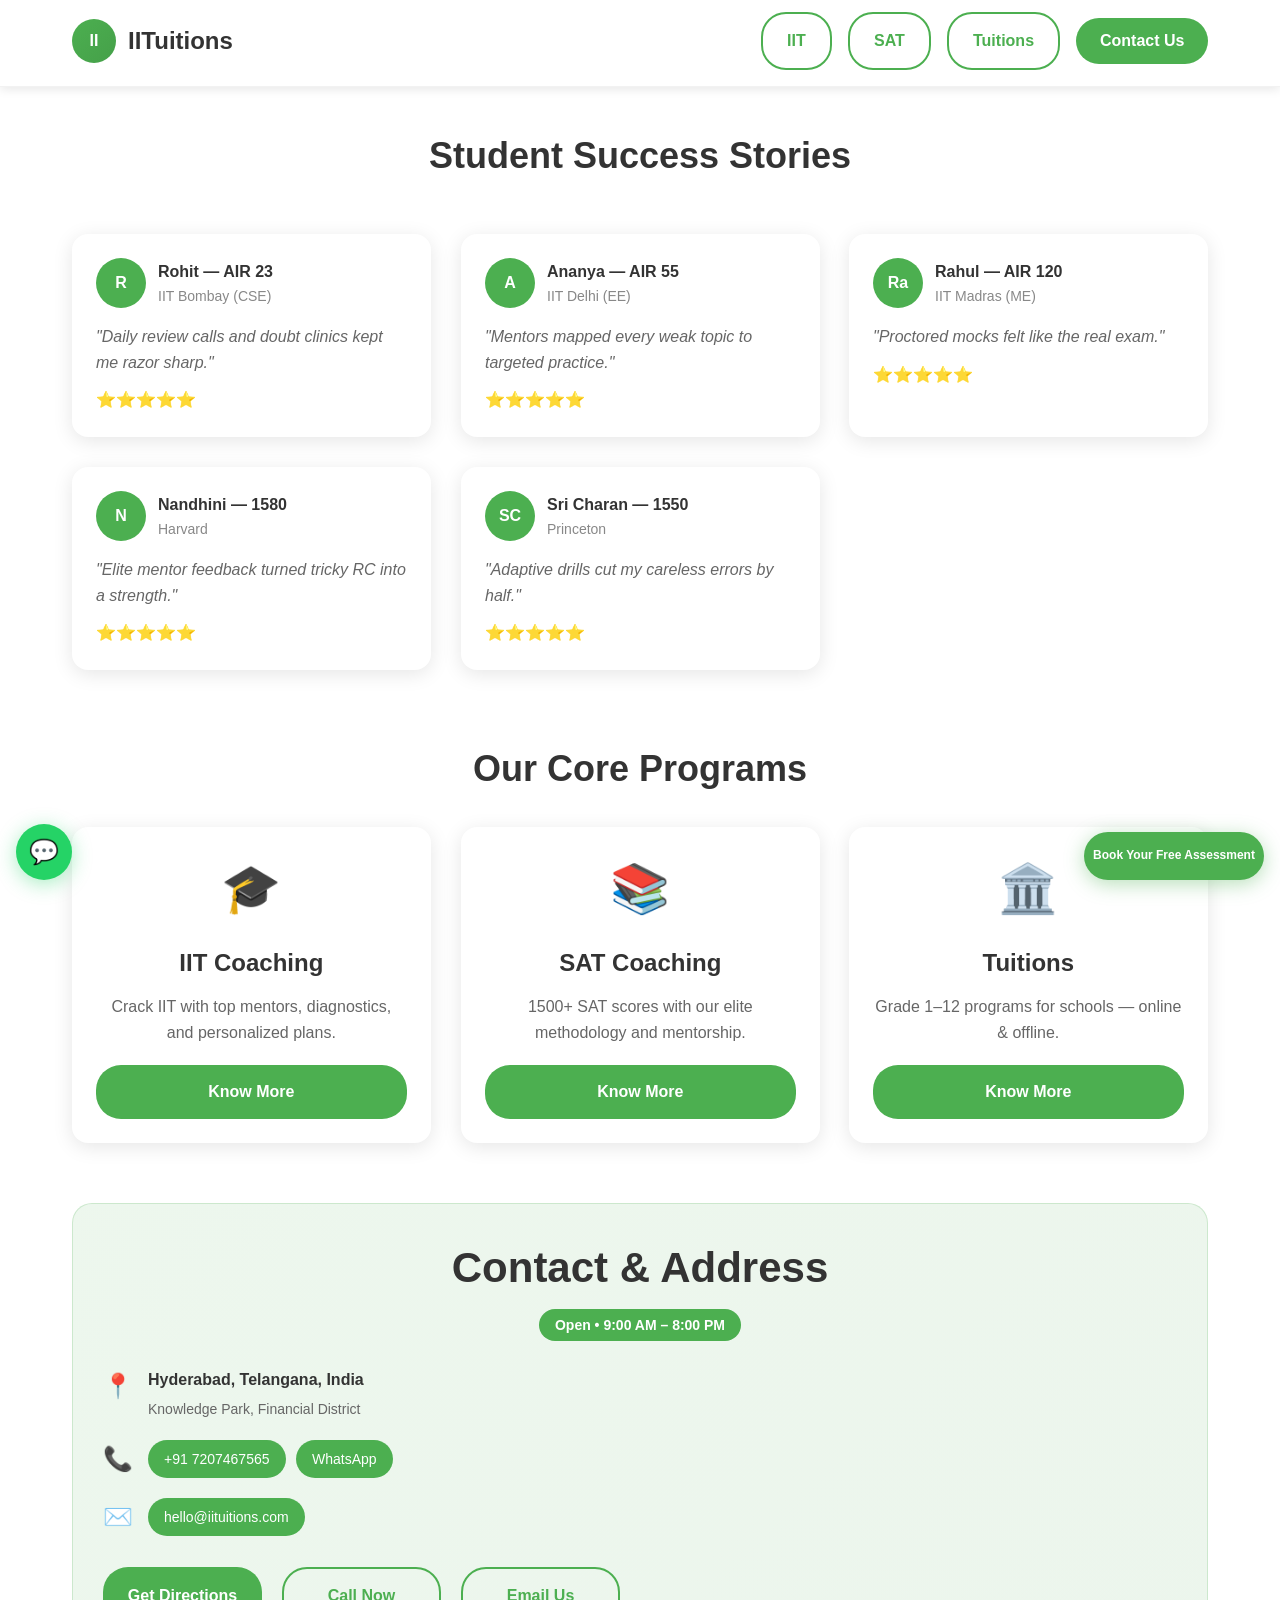
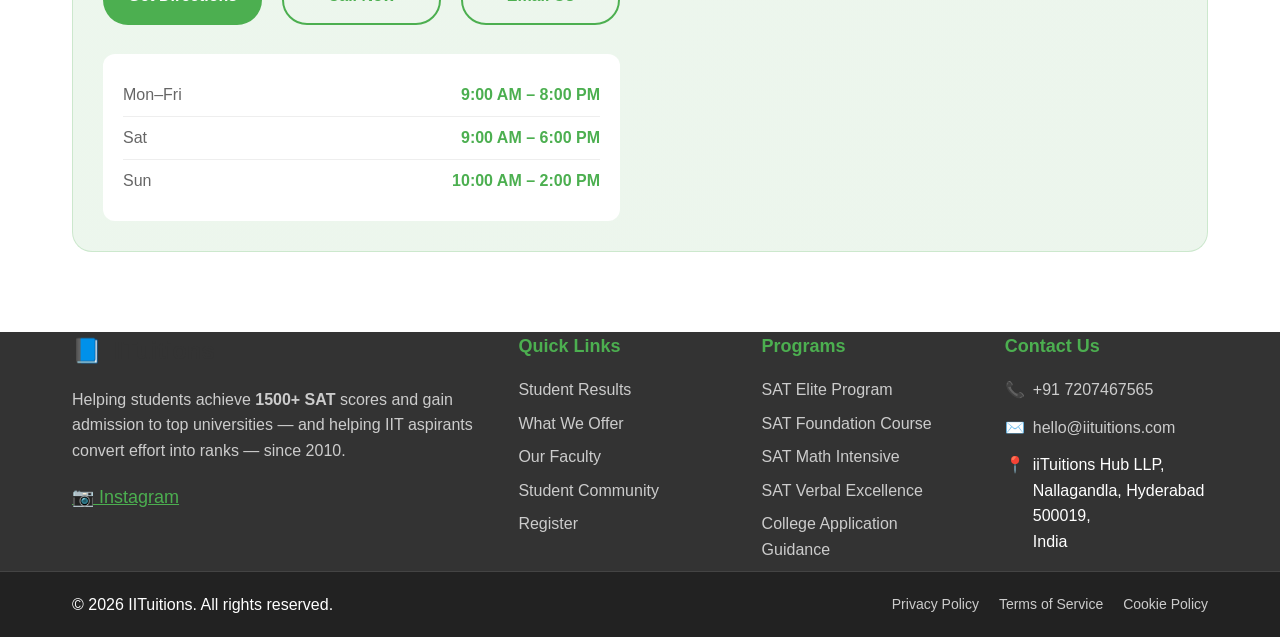
==== index.html @ 6e384301 "Update index.html" ====
<!DOCTYPE html>
<html lang="en">
<head>
  <meta charset="utf-8" />
  <meta name="viewport" content="width=device-width, initial-scale=1" />
  <title>IITuitions — Home</title>
  <meta name="description" content="IIT-JEE, SAT, and Grade 1–12 programs with diagnostics, mentorship, and proven results.">
  <style>
    /* Reset and base styles - Mobile First */
    * {
      margin: 0;
      padding: 0;
      box-sizing: border-box;
    }

    html {
      font-size: 16px; /* Prevents iOS zoom on form inputs */
      -webkit-text-size-adjust: 100%;
      -ms-text-size-adjust: 100%;
    }

    body {
      font-family: -apple-system, BlinkMacSystemFont, 'Segoe UI', Roboto, 'Helvetica Neue', Arial, sans-serif;
      line-height: 1.6;
      color: #333;
      background: #fff;
      overflow-x: hidden; /* Prevent horizontal scroll */
      -webkit-font-smoothing: antialiased;
      -moz-osx-font-smoothing: grayscale;
    }

    /* Mobile-first container */
    .container {
      max-width: 1200px;
      margin: 0 auto;
      padding: 0 16px;
      width: 100%;
    }

    /* Mobile-first header with enhanced optimization */
    .site-header {
      background: #fff;
      box-shadow: 0 2px 10px rgba(0,0,0,0.1);
      position: sticky;
      top: 0;
      z-index: 100;
      padding: 16px 0;
      width: 100%;
      border-bottom: 1px solid rgba(0,0,0,0.05);
    }

    .header-row {
      display: flex;
      align-items: center;
      justify-content: space-between;
      min-height: 44px; /* iOS minimum touch target */
    }

    .branding {
      display: flex;
      align-items: center;
      gap: 12px;
      flex-shrink: 0;
    }

    .logo-circle {
      width: 44px; /* iOS minimum touch target */
      height: 44px;
      background: linear-gradient(135deg, #4CAF50 0%, #45a049 100%);
      color: white;
      border-radius: 50%;
      display: flex;
      align-items: center;
      justify-content: center;
      font-weight: 700;
      font-size: 16px;
      flex-shrink: 0;
    }

    .brand-name {
      font-size: 22px;
      font-weight: 700;
      color: #333;
      white-space: nowrap;
    }

    /* Enhanced mobile hamburger menu */
    .hamburger-menu {
      background: none;
      border: none;
      width: 44px; /* iOS minimum touch target */
      height: 44px;
      cursor: pointer;
      display: flex;
      flex-direction: column;
      justify-content: center;
      align-items: center;
      gap: 4px;
      padding: 8px;
      border-radius: 8px;
      transition: background-color 0.3s ease;
      -webkit-tap-highlight-color: rgba(76, 175, 80, 0.2);
    }

    .hamburger-menu:active {
      background-color: rgba(76, 175, 80, 0.1);
    }

    .hamburger-menu span {
      width: 24px;
      height: 3px;
      background: #333;
      border-radius: 2px;
      transition: all 0.3s cubic-bezier(0.68, -0.55, 0.265, 1.55);
      transform-origin: center;
    }

    .hamburger-menu.active span:nth-child(1) {
      transform: rotate(45deg) translate(6px, 6px);
      background: #4CAF50;
    }

    .hamburger-menu.active span:nth-child(2) {
      opacity: 0;
      transform: scale(0);
    }

    .hamburger-menu.active span:nth-child(3) {
      transform: rotate(-45deg) translate(6px, -6px);
      background: #4CAF50;
    }

    /* Enhanced mobile menu overlay */
    .mobile-menu {
      position: fixed;
      top: 0;
      left: 0;
      width: 100%;
      height: 100vh;
      height: 100dvh; /* Dynamic viewport height for mobile browsers */
      background: rgba(0,0,0,0.95);
      backdrop-filter: blur(10px);
      -webkit-backdrop-filter: blur(10px);
      display: flex;
      flex-direction: column;
      justify-content: center;
      align-items: center;
      opacity: 0;
      visibility: hidden;
      transition: all 0.4s cubic-bezier(0.68, -0.55, 0.265, 1.55);
      z-index: 200;
      overflow: hidden;
    }

    .mobile-menu.active {
      opacity: 1;
      visibility: visible;
    }

    .mobile-menu a {
      color: #fff;
      text-decoration: none;
      font-size: 28px;
      font-weight: 600;
      margin: 20px 0;
      padding: 16px 32px;
      border-radius: 12px;
      transform: translateY(30px);
      opacity: 0;
      transition: all 0.4s cubic-bezier(0.68, -0.55, 0.265, 1.55);
      min-height: 60px; /* iOS minimum touch target */
      min-width: 200px;
      display: flex;
      align-items: center;
      justify-content: center;
      white-space: nowrap;
      -webkit-tap-highlight-color: rgba(76, 175, 80, 0.3);
    }

    .mobile-menu.active a {
      transform: translateY(0);
      opacity: 1;
    }

    .mobile-menu.active a:nth-child(1) { transition-delay: 0.1s; }
    .mobile-menu.active a:nth-child(2) { transition-delay: 0.2s; }
    .mobile-menu.active a:nth-child(3) { transition-delay: 0.3s; }
    .mobile-menu.active a:nth-child(4) { transition-delay: 0.4s; }
    .mobile-menu.active a:nth-child(5) { transition-delay: 0.5s; }
    .mobile-menu.active a:nth-child(6) { transition-delay: 0.6s; }

    .mobile-menu a:hover,
    .mobile-menu a:active {
      background: rgba(76, 175, 80, 0.2);
      color: #4CAF50;
      transform: translateY(0) scale(1.05);
    }

    /* Desktop nav (hidden on mobile) */
    .nav-actions {
      display: none;
    }

    /* Updated Tutor Registration Button - Below hamburger menu, horizontal layout */
    .tutor-register-btn {
      position: fixed;
      top: 70px; /* Below the header */
      right: 16px;
      background: linear-gradient(135deg, #FF6B35 0%, #F7931E 100%);
      color: white;
      padding: 12px 16px;
      border-radius: 25px;
      text-decoration: none;
      font-weight: 700;
      font-size: 11px;
      box-shadow: 0 4px 20px rgba(255, 107, 53, 0.4);
      transition: all 0.3s ease;
      text-align: center;
      line-height: 1.2;
      min-height: 44px;
      display: flex;
      align-items: center;
      justify-content: center;
      white-space: nowrap;
      z-index: 45;
      -webkit-tap-highlight-color: rgba(255, 107, 53, 0.3);
      touch-action: manipulation;
      user-select: none;
      -webkit-user-select: none;
      letter-spacing: 0.5px;
    }

    .tutor-register-btn:hover,
    .tutor-register-btn:focus {
      background: linear-gradient(135deg, #E55A30 0%, #E6851A 100%);
      transform: scale(1.05);
      box-shadow: 0 6px 25px rgba(255, 107, 53, 0.6);
    }

    .tutor-register-btn:active {
      transform: scale(0.95);
      transition: transform 0.1s ease;
    }

    /* Enhanced mobile-optimized buttons */
    .btn {
      background: #4CAF50;
      color: white;
      border: none;
      padding: 14px 24px;
      border-radius: 25px;
      font-weight: 600;
      cursor: pointer;
      text-decoration: none;
      display: inline-flex;
      align-items: center;
      justify-content: center;
      transition: all 0.3s cubic-bezier(0.68, -0.55, 0.265, 1.55);
      font-size: 16px;
      text-align: center;
      min-height: 44px; /* iOS minimum touch target */
      min-width: 44px;
      -webkit-tap-highlight-color: rgba(76, 175, 80, 0.3);
      touch-action: manipulation;
      user-select: none;
      -webkit-user-select: none;
    }

    .btn:hover,
    .btn:focus {
      background: #45a049;
      transform: translateY(-2px);
      box-shadow: 0 4px 15px rgba(76, 175, 80, 0.3);
    }

    .btn:active {
      transform: translateY(0);
      transition: transform 0.1s ease;
    }

    .btn-outline {
      background: transparent;
      color: #4CAF50;
      border: 2px solid #4CAF50;
    }

    .btn-outline:hover,
    .btn-outline:focus {
      background: #4CAF50;
      color: white;
    }

    .w-100 {
      width: 100%;
    }

    /* Section styling */
    .section-title {
      font-size: 28px;
      font-weight: 700;
      text-align: center;
      margin: 40px 0 30px;
      color: #333;
    }

    /* Mobile-optimized horizontal scroll */
    .h-scroll {
      display: flex;
      gap: 20px;
      overflow-x: auto;
      overflow-y: hidden;
      padding: 20px 0 30px 0;
      scroll-snap-type: x mandatory;
      -webkit-overflow-scrolling: touch;
      scroll-behavior: smooth;
      scrollbar-width: thin;
      scrollbar-color: #4CAF50 transparent;
    }

    .h-scroll::-webkit-scrollbar {
      height: 6px;
    }

    .h-scroll::-webkit-scrollbar-track {
      background: rgba(76, 175, 80, 0.1);
      border-radius: 3px;
    }

    .h-scroll::-webkit-scrollbar-thumb {
      background: #4CAF50;
      border-radius: 3px;
    }

    .h-scroll::-webkit-scrollbar-thumb:hover {
      background: #45a049;
    }

    /* Card styles */
    .card {
      background: white;
      border-radius: 16px;
      padding: 24px;
      box-shadow: 0 4px 20px rgba(0,0,0,0.1);
      transition: transform 0.3s ease;
    }

    .card:hover {
      transform: translateY(-4px);
    }

    .review-card {
      min-width: 280px;
      scroll-snap-align: start;
    }

    .card-profile {
      display: flex;
      align-items: center;
      gap: 12px;
      margin-bottom: 16px;
    }

    .avatar {
      width: 50px;
      height: 50px;
      border-radius: 50%;
      background: #4CAF50;
      color: white;
      display: flex;
      align-items: center;
      justify-content: center;
      font-weight: 700;
      font-size: 16px;
    }

    .quote {
      font-style: italic;
      color: #666;
      margin-bottom: 12px;
      font-size: 16px;
    }

    .muted {
      color: #888;
      font-size: 14px;
    }

    /* Stars rating */
    .stars::before {
      content: "⭐⭐⭐⭐⭐";
      color: #ffc107;
    }

    /* Programs grid */
    .cards-grid {
      display: grid;
      grid-template-columns: 1fr;
      gap: 20px;
      margin: 30px 0;
    }

    .card-emoji {
      font-size: 48px;
      text-align: center;
      margin-bottom: 16px;
    }

    .cards-grid h3 {
      font-size: 24px;
      font-weight: 700;
      margin-bottom: 12px;
      text-align: center;
      color: #333;
    }

    .cards-grid p {
      color: #666;
      text-align: center;
      margin-bottom: 20px;
      line-height: 1.6;
    }

    /* Contact section */
    .contact-wrap {
      margin: 60px auto;
    }

    .contact-card {
      background: linear-gradient(135deg, rgba(76, 175, 80, 0.1), rgba(69, 160, 73, 0.1));
      border-radius: 20px;
      padding: 30px;
      border: 1px solid rgba(76, 175, 80, 0.2);
    }

    .contact-head {
      text-align: center;
      margin-bottom: 30px;
    }

    .contact-head h2 {
      font-size: 32px;
      font-weight: 700;
      color: #333;
      margin-bottom: 10px;
    }

    .badge-open {
      background: #4CAF50;
      color: white;
      padding: 8px 16px;
      border-radius: 20px;
      font-size: 14px;
      font-weight: 600;
    }

    .contact-grid {
      display: grid;
      grid-template-columns: 1fr;
      gap: 30px;
    }

    .info-row {
      display: flex;
      align-items: flex-start;
      gap: 15px;
      margin-bottom: 20px;
    }

    .icon {
      font-size: 24px;
      min-width: 30px;
    }

    .info-title {
      font-weight: 600;
      color: #333;
      margin-bottom: 5px;
    }

    .info-sub {
      color: #666;
      font-size: 14px;
    }

    .info-links {
      display: flex;
      flex-wrap: wrap;
      gap: 10px;
    }

    .chip {
      background: #4CAF50;
      color: white;
      padding: 8px 16px;
      border-radius: 20px;
      text-decoration: none;
      font-size: 14px;
      font-weight: 500;
      transition: all 0.3s ease;
    }

    .chip:hover {
      background: #45a049;
      transform: translateY(-2px);
    }

    .quick-actions {
      display: grid;
      grid-template-columns: 1fr;
      gap: 15px;
      margin: 30px 0;
    }

    .hours {
      list-style: none;
      background: white;
      border-radius: 12px;
      padding: 20px;
      margin-top: 20px;
    }

    .hours li {
      display: flex;
      justify-content: space-between;
      align-items: center;
      padding: 8px 0;
      border-bottom: 1px solid #eee;
    }

    .hours li:last-child {
      border-bottom: none;
    }

    .hours span {
      color: #666;
    }

    .hours b {
      color: #4CAF50;
      font-weight: 600;
    }

    /* Footer */
    .footer-pro {
      background: #333;
      color: white;
      margin-top: 80px;
    }

    .footer-top {
      padding: 40px 16px;
      display: grid;
      grid-template-columns: 1fr;
      gap: 30px;
    }

    .brand-head {
      display: flex;
      align-items: center;
      gap: 8px;
      margin-bottom: 16px;
    }

    .brand-logo {
      font-size: 24px;
    }

    .brand-name {
      font-size: 24px;
      font-weight: 700;
    }

    .brand-copy {
      color: #ccc;
      margin-bottom: 20px;
      line-height: 1.6;
    }

    .foot-title {
      font-size: 18px;
      font-weight: 600;
      margin-bottom: 16px;
      color: #4CAF50;
    }

    .foot-links {
      list-style: none;
    }

    .foot-links li {
      margin-bottom: 8px;
    }

    .foot-links a, .foot-contacts a {
      color: #ccc;
      text-decoration: none;
      transition: color 0.3s ease;
    }

    .foot-links a:hover, .foot-contacts a:hover {
      color: #4CAF50;
    }

    .foot-contacts {
      list-style: none;
    }

    .foot-contacts li {
      display: flex;
      align-items: flex-start;
      gap: 8px;
      margin-bottom: 12px;
    }

    .ico {
      font-size: 16px;
      min-width: 20px;
    }

    .footer-bar {
      background: #222;
      padding: 20px 16px;
      text-align: center;
      border-top: 1px solid #444;
    }

    .bar-grid {
      display: flex;
      flex-direction: column;
      gap: 16px;
      align-items: center;
    }

    .bar-links {
      display: flex;
      gap: 20px;
      flex-wrap: wrap;
      justify-content: center;
    }

    .bar-links a {
      color: #ccc;
      text-decoration: none;
      font-size: 14px;
    }

    /* Floating action buttons */
    .wa-float {
      position: fixed;
      bottom: 20px;
      left: 16px;
      width: 56px;
      height: 56px;
      background: #25D366;
      color: white;
      border-radius: 50%;
      display: flex;
      align-items: center;
      justify-content: center;
      font-size: 24px;
      text-decoration: none;
      box-shadow: 0 4px 20px rgba(37, 211, 102, 0.4);
      transition: all 0.3s ease;
      z-index: 50;
    }

    .wa-float:hover {
      transform: scale(1.05);
      box-shadow: 0 6px 25px rgba(37, 211, 102, 0.6);
    }

    /* Book Assessment floating button - Right corner */
    .cta-float {
      position: fixed;
      bottom: 20px;
      right: 16px;
      background: #4CAF50;
      color: white;
      padding: 12px 16px;
      border-radius: 28px;
      text-decoration: none;
      font-weight: 600;
      font-size: 12px;
      box-shadow: 0 4px 20px rgba(76, 175, 80, 0.4);
      transition: all 0.3s ease;
      text-align: center;
      line-height: 1.3;
      min-height: 48px;
      display: flex;
      align-items: center;
      justify-content: center;
      white-space: nowrap;
      max-width: 180px;
      z-index: 50;
    }

    .cta-float:hover {
      background: #45a049;
      transform: translateY(-2px);
      box-shadow: 0 6px 25px rgba(76, 175, 80, 0.6);
    }

    /* Mobile responsiveness for floating buttons */
    @media (max-width: 400px) {
      .wa-float {
        left: 12px;
        width: 48px;
        height: 48px;
        font-size: 20px;
      }
      
      .cta-float {
        right: 12px;
        font-size: 11px;
        padding: 10px 14px;
        max-width: 160px;
      }
      
      .tutor-register-btn {
        right: 12px;
        font-size: 10px;
        padding: 10px 14px;
        top: 80px;
        min-height: 40px;
      }
    }

    @media (max-width: 320px) {
      .cta-float {
        font-size: 10px;
        padding: 8px 12px;
        max-width: 140px;
      }
      
      .tutor-register-btn {
        right: 8px;
        font-size: 9px;
        padding: 8px 12px;
        top: 75px;
        min-height: 36px;
      }
    }

    /* Safe area for notched devices */
    @supports (padding: max(0px)) {
      .wa-float {
        bottom: max(20px, env(safe-area-inset-bottom));
        left: max(16px, env(safe-area-inset-left));
      }
      
      .cta-float {
        bottom: max(20px, env(safe-area-inset-bottom));
        right: max(16px, env(safe-area-inset-right));
      }
      
      .tutor-register-btn {
        right: max(2px, env(safe-area-inset-right));
        top: 90px;
      }
    }

    /* Contact Modal - Mobile Optimized */
    .modal {
      position: fixed;
      top: 0;
      left: 0;
      width: 100%;
      height: 100%;
      height: 100dvh; /* Dynamic viewport height */
      background: rgba(0, 0, 0, 0.8);
      backdrop-filter: blur(10px);
      -webkit-backdrop-filter: blur(10px);
      display: none;
      align-items: center;
      justify-content: center;
      z-index: 300;
      padding: 20px;
      overflow-y: auto;
    }

    .modal.active {
      display: flex;
    }

    .modal-card {
      background: white;
      border-radius: 20px;
      padding: 30px 24px;
      max-width: 500px;
      width: 100%;
      max-height: 85vh;
      max-height: 85dvh;
      overflow-y: auto;
      position: relative;
      transform: scale(0.8) translateY(20px);
      opacity: 0;
      transition: all 0.3s cubic-bezier(0.68, -0.55, 0.265, 1.55);
    }

    .modal.active .modal-card {
      transform: scale(1) translateY(0);
      opacity: 1;
    }

    .modal-close {
      position: absolute;
      top: 15px;
      right: 20px;
      background: none;
      border: none;
      font-size: 32px;
      cursor: pointer;
      color: #666;
      width: 44px; /* iOS minimum touch target */
      height: 44px;
      display: flex;
      align-items: center;
      justify-content: center;
      border-radius: 50%;
      transition: all 0.3s ease;
      -webkit-tap-highlight-color: rgba(0,0,0,0.1);
    }

    .modal-close:hover,
    .modal-close:focus {
      background: #f5f5f5;
      color: #333;
    }

    .modal h3 {
      font-size: 26px;
      font-weight: 700;
      margin-bottom: 24px;
      color: #333;
      padding-right: 40px; /* Space for close button */
    }

    .form-row {
      margin-bottom: 20px;
    }

    .form-row label {
      display: block;
      margin-bottom: 8px;
      font-weight: 600;
      color: #333;
      font-size: 16px;
    }

    .form-row input,
    .form-row textarea {
      width: 100%;
      padding: 16px 20px;
      border: 2px solid #eee;
      border-radius: 12px;
      font-size: 16px; /* Prevents iOS zoom */
      font-family: inherit;
      transition: border-color 0.3s ease, box-shadow 0.3s ease;
      background: #fafafa;
      -webkit-appearance: none;
      appearance: none;
    }

    .form-row input:focus,
    .form-row textarea:focus {
      outline: none;
      border-color: #4CAF50;
      background: white;
      box-shadow: 0 0 0 3px rgba(76, 175, 80, 0.1);
    }

    .form-row textarea {
      resize: vertical;
      min-height: 100px;
    }

    .form-note {
      text-align: center;
      color: #666;
      font-size: 14px;
      margin-top: 15px;
      line-height: 1.5;
    }

    /* Complete Mobile Optimization Enhancements */
    
    /* Performance optimizations */
    .card,
    .btn,
    .chip {
      will-change: transform;
      backface-visibility: hidden;
      -webkit-backface-visibility: hidden;
    }

    /* Enhanced touch feedback */
    .btn, .chip, .card, .hamburger-menu {
      -webkit-tap-highlight-color: rgba(76, 175, 80, 0.2);
      touch-action: manipulation;
      user-select: none;
      -webkit-user-select: none;
    }

    /* Improved accessibility */
    .btn:focus,
    .chip:focus,
    input:focus,
    textarea:focus {
      outline: 2px solid #4CAF50;
      outline-offset: 2px;
    }

    /* Prevent zoom on inputs (iOS) */
    input[type="text"],
    input[type="email"],
    input[type="tel"],
    textarea,
    select {
      font-size: 16px !important;
      transform: translateZ(0);
      -webkit-appearance: none;
      appearance: none;
    }

    /* Smooth scrolling for the entire page */
    html {
      scroll-behavior: smooth;
    }

    /* Additional micro-breakpoints for ultra-small devices */
    @media (max-width: 280px) {
      .container {
        padding: 0 8px;
      }
      
      .brand-name {
        font-size: 16px;
      }
      
      .logo-circle {
        width: 36px;
        height: 36px;
        font-size: 14px;
      }
      
      .section-title {
        font-size: 20px;
      }
      
      .mobile-menu a {
        font-size: 22px;
        padding: 12px 24px;
      }
    }

    /* Foldable phone optimization */
    @media (max-width: 280px) and (max-height: 653px) {
      .mobile-menu a {
        margin: 8px 0;
        font-size: 20px;
      }
    }

    /* Large phone landscape */
    @media (max-height: 500px) and (orientation: landscape) and (max-width: 900px) {
      .mobile-menu {
        flex-direction: row;
        flex-wrap: wrap;
        justify-content: center;
        align-items: center;
        gap: 10px;
      }
      
      .mobile-menu a {
        margin: 5px;
        font-size: 18px;
        padding: 10px 20px;
      }
      
      .wa-float,
      .cta-float {
        bottom: 10px;
      }
      
      .tutor-register-btn {
        top: 20px;
        transform: translateY(0);
      }
    }

    /* Dark mode support */
    @media (prefers-color-scheme: dark) {
      .modal-card {
        background: #1a1a1a;
        color: #fff;
      }
      
      .form-row input,
      .form-row textarea {
        background: #2a2a2a;
        border-color: #444;
        color: #fff;
      }
      
      .form-row input:focus,
      .form-row textarea:focus {
        background: #333;
        border-color: #4CAF50;
      }
    }

    /* Reduced motion support */
    @media (prefers-reduced-motion: reduce) {
      *,
      *::before,
      *::after {
        animation-duration: 0.01ms !important;
        animation-iteration-count: 1 !important;
        transition-duration: 0.01ms !important;
      }
      
      html {
        scroll-behavior: auto;
      }
    }
    
    /* Touch-friendly interactions */
    .btn, .chip, .card {
      -webkit-tap-highlight-color: rgba(76, 175, 80, 0.3);
      touch-action: manipulation;
    }

    /* Improved touch targets */
    .hamburger-menu {
      min-width: 44px;
      min-height: 44px;
      padding: 6px;
    }

    .mobile-menu a {
      min-height: 60px;
      min-width: 200px;
      display: flex;
      align-items: center;
      justify-content: center;
    }

    /* Smoother scrolling */
    .h-scroll {
      scroll-behavior: smooth;
      scrollbar-width: thin;
      scrollbar-color: #4CAF50 #f1f1f1;
    }

    /* Better form inputs for mobile */
    .form-row input,
    .form-row textarea {
      font-size: 16px; /* Prevents zoom on iOS */
      -webkit-appearance: none;
      -webkit-border-radius: 10px;
    }

    /* Prevent horizontal scroll */
    body {
      overflow-x: hidden;
    }

    /* Safe area for notched devices */
    @supports (padding: max(0px)) {
      .wa-float {
        bottom: max(20px, env(safe-area-inset-bottom));
        left: max(16px, env(safe-area-inset-left));
      }
      
      .cta-float {
        bottom: max(20px, env(safe-area-inset-bottom));
        right: max(16px, env(safe-area-inset-right));
      }
      
      .site-header {
        padding-top: max(12px, env(safe-area-inset-top));
      }
    }

    /* Additional mobile breakpoints */
    @media (max-width: 480px) {
      .container {
        padding: 0 12px;
      }
      
      .section-title {
        font-size: 24px;
      }
      
      .contact-card {
        padding: 20px;
      }
      
      .modal-card {
        margin: 10px;
        padding: 20px;
      }
    }

    /* Very small screens */
    @media (max-width: 360px) {
      .brand-name {
        font-size: 18px;
      }
      
      .logo-circle {
        width: 36px;
        height: 36px;
        font-size: 12px;
      }
      
      .section-title {
        font-size: 22px;
      }
    }

    /* Landscape mobile optimization */
    @media (max-height: 500px) and (orientation: landscape) {
      .mobile-menu a {
        margin: 10px 0;
        font-size: 24px;
      }
      
      .floating-actions {
        bottom: 10px;
      }
    }

    /* Hide tutor register button on desktop */
    @media (min-width: 768px) {
      .container {
        padding: 0 32px;
      }

      .hamburger-menu {
        display: none;
      }

      .nav-actions {
        display: flex;
        align-items: center;
        gap: 16px;
      }

      .mobile-menu {
        display: none;
      }

      .tutor-register-btn {
        display: none;
      }

      .section-title {
        font-size: 36px;
      }

      .cards-grid {
        grid-template-columns: repeat(3, 1fr);
        gap: 30px;
      }

      .contact-grid {
        grid-template-columns: 1fr 1fr;
        gap: 40px;
        align-items: start;
      }

      .quick-actions {
        grid-template-columns: repeat(3, 1fr);
        gap: 20px;
      }

      .footer-top {
        grid-template-columns: 2fr 1fr 1fr 1fr;
        gap: 40px;
      }

      .bar-grid {
        flex-direction: row;
        justify-content: space-between;
      }

      .h-scroll {
        display: grid;
        grid-template-columns: repeat(auto-fit, minmax(300px, 1fr));
        gap: 30px;
        overflow: visible;
      }

      .review-card {
        min-width: auto;
      }
    }

    @media (min-width: 1024px) {
      .contact-head h2 {
        font-size: 42px;
      }
    }
  </style>
</head>
<body class="page page-dashboard">
  <!-- Header -->
  <header class="site-header">
    <div class="container header-row">
      <div class="branding">
        <div class="logo-circle" aria-hidden="true">II</div>
        <div class="brand-name">IITuitions</div>
      </div>

      <!-- Mobile hamburger -->
      <button class="hamburger-menu" id="hamburgerBtn">
        <span></span>
        <span></span>
        <span></span>
      </button>

      <!-- Desktop nav -->
      <nav class="nav-actions" aria-label="Primary">
        <a class="btn btn-outline" href="iit.html">IIT</a>
        <a class="btn btn-outline" href="sat.html">SAT</a>
        <a class="btn btn-outline" href="institutions.html">Tuitions</a>
        <button class="btn btn-primary" onclick="openContactModal()">Contact Us</button>
      </nav>
    </div>

    <!-- Mobile menu overlay -->
    <nav class="mobile-menu" id="mobileMenu">
      <a href="index.html">🏠 Home</a>
      <a href="iit.html">🎓 IIT</a>
      <a href="sat.html">📚 SAT</a>
      <a href="institutions.html">🏛️ Tuitions</a>
      <a href="#contact" onclick="closeMenuAndOpenContact()">📞 Contact</a>
      <a href="https://forms.gle/wxgSqXpHgAgKTKBQ7" target="_blank" rel="noopener" onclick="closeMenuOnLinkClick()">👨‍🏫 Register as Tutor</a>
    </nav>
  </header>

  <!-- Tutor Registration Button - Mobile Only (Right Side, below hamburger menu) -->
  <a class="tutor-register-btn" href="https://forms.gle/wxgSqXpHgAgKTKBQ7" target="_blank" rel="noopener" aria-label="Register as a Tutor">
    REGISTER AS A TUTOR
  </a>

  <!-- Reviews: horizontal scroll -->
  <section class="container">
    <h2 class="section-title">Student Success Stories</h2>
    <div class="h-scroll" aria-label="Student reviews">
      <article class="review-card card" tabindex="0">
        <div class="card-profile">
          <div class="avatar" aria-hidden="true">R</div>
          <div><strong>Rohit — AIR 23</strong><div class="muted">IIT Bombay (CSE)</div></div>
        </div>
        <p class="quote">"Daily review calls and doubt clinics kept me razor sharp."</p>
        <div class="stars" data-rating="5" aria-label="5 star rating"></div>
      </article>

      <article class="review-card card" tabindex="0">
        <div class="card-profile">
          <div class="avatar" aria-hidden="true">A</div>
          <div><strong>Ananya — AIR 55</strong><div class="muted">IIT Delhi (EE)</div></div>
        </div>
        <p class="quote">"Mentors mapped every weak topic to targeted practice."</p>
        <div class="stars" data-rating="5" aria-label="5 star rating"></div>
      </article>

      <article class="review-card card" tabindex="0">
        <div class="card-profile">
          <div class="avatar" aria-hidden="true">Ra</div>
          <div><strong>Rahul — AIR 120</strong><div class="muted">IIT Madras (ME)</div></div>
        </div>
        <p class="quote">"Proctored mocks felt like the real exam."</p>
        <div class="stars" data-rating="4.5" aria-label="4.5 star rating"></div>
      </article>

      <article class="review-card card" tabindex="0">
        <div class="card-profile">
          <div class="avatar" aria-hidden="true">N</div>
          <div><strong>Nandhini — 1580</strong><div class="muted">Harvard</div></div>
        </div>
        <p class="quote">"Elite mentor feedback turned tricky RC into a strength."</p>
        <div class="stars" data-rating="5" aria-label="5 star rating"></div>
      </article>

      <article class="review-card card" tabindex="0">
        <div class="card-profile">
          <div class="avatar" aria-hidden="true">SC</div>
          <div><strong>Sri Charan — 1550</strong><div class="muted">Princeton</div></div>
        </div>
        <p class="quote">"Adaptive drills cut my careless errors by half."</p>
        <div class="stars" data-rating="5" aria-label="5 star rating"></div>
      </article>
    </div>
  </section>

  <!-- Programs -->
  <section class="container" id="programs">
    <h2 class="section-title">Our Core Programs</h2>
    <div class="cards-grid grid-3">
      <article class="card">
        <div class="card-emoji" aria-hidden="true">🎓</div>
        <h3>IIT Coaching</h3>
        <p>Crack IIT with top mentors, diagnostics, and personalized plans.</p>
        <a href="iit.html" class="btn btn-primary w-100">Know More</a>
      </article>

      <article class="card">
        <div class="card-emoji" aria-hidden="true">📚</div>
        <h3>SAT Coaching</h3>
        <p>1500+ SAT scores with our elite methodology and mentorship.</p>
        <a href="sat.html" class="btn btn-primary w-100">Know More</a>
      </article>

      <article class="card">
        <div class="card-emoji" aria-hidden="true">🏛️</div>
        <h3>Tuitions</h3>
        <p>Grade 1–12 programs for schools — online & offline.</p>
        <a href="institutions.html" class="btn btn-primary w-100">Know More</a>
      </article>
    </div>
  </section>

  <!-- Contact + Address -->
  <section class="container contact-wrap" id="contact">
    <div class="contact-card">
      <div class="contact-head">
        <h2>Contact & Address</h2>
        <span class="badge-open">Open • 9:00 AM – 8:00 PM</span>
      </div>

      <div class="contact-grid">
        <div class="contact-info">
          <div class="info-row">
            <div class="icon" aria-hidden="true">📍</div>
            <div>
              <div class="info-title">Hyderabad, Telangana, India</div>
              <div class="info-sub">Knowledge Park, Financial District</div>
            </div>
          </div>

          <div class="info-row">
            <div class="icon" aria-hidden="true">📞</div>
            <div class="info-links">
              <a href="tel:+917207467565" class="chip">+91 7207467565</a>
              <a href="https://wa.me/917207467565?text=Hi%20IITuitions%2C%20I%20want%20details" target="_blank" rel="noopener" class="chip">WhatsApp</a>
            </div>
          </div>

          <div class="info-row">
            <div class="icon" aria-hidden="true">✉️</div>
            <div class="info-links">
              <a href="mailto:hello@iituitions.com" class="chip">hello@iituitions.com</a>
            </div>
          </div>

          <div class="quick-actions">
            <a class="btn btn-primary" href="https://maps.google.com/?q=IITuitions%20Hyderabad" target="_blank" rel="noopener">Get Directions</a>
            <a class="btn btn-outline" href="tel:+917207467565">Call Now</a>
            <a class="btn btn-outline" href="mailto:hello@iituitions.com">Email Us</a>
          </div>

          <ul class="hours" aria-label="Working hours">
            <li><span>Mon–Fri</span><b>9:00 AM – 8:00 PM</b></li>
            <li><span>Sat</span><b>9:00 AM – 6:00 PM</b></li>
            <li><span>Sun</span><b>10:00 AM – 2:00 PM</b></li>
          </ul>
        </div>
      </div>
    </div>
  </section>

  <!-- Footer -->
  <footer class="footer-pro">
    <div class="container footer-top">
      <div class="col brand-col">
        <div class="brand-head"><span class="brand-logo" aria-hidden="true">📘</span><span class="brand-name">IITuitions</span></div>
        <p class="brand-copy">Helping students achieve <strong>1500+ SAT</strong> scores and gain admission to top universities — and helping IIT aspirants convert effort into ranks — since 2010.</p>
        <div class="socials"><a href="#" aria-label="Instagram" style="color: #4CAF50; font-size: 18px;">📷 Instagram</a></div>
      </div>

      <div class="col">
        <h4 class="foot-title">Quick Links</h4>
        <ul class="foot-links">
          <li><a href="sat.html#results">Student Results</a></li>
          <li><a href="sat.html#offer">What We Offer</a></li>
          <li><a href="iit.html#faculty">Our Faculty</a></li>
          <li><a href="sat.html#community">Student Community</a></li>
          <li><a href="#contact">Register</a></li>
        </ul>
      </div>

      <div class="col">
        <h4 class="foot-title">Programs</h4>
        <ul class="foot-links">
          <li><a href="sat.html">SAT Elite Program</a></li>
          <li><a href="sat.html#foundation">SAT Foundation Course</a></li>
          <li><a href="sat.html#math">SAT Math Intensive</a></li>
          <li><a href="sat.html#verbal">SAT Verbal Excellence</a></li>
          <li><a href="sat.html#apps">College Application Guidance</a></li>
        </ul>
      </div>

      <div class="col">
        <h4 class="foot-title">Contact Us</h4>
        <ul class="foot-contacts">
          <li><span class="ico">📞</span><a href="tel:+917207467565">+91 7207467565</a></li>
          <li><span class="ico">✉️</span><a href="mailto:hello@iituitions.com">hello@iituitions.com</a></li>
          <li class="addr">
            <span class="ico">📍</span>
            <div>iiTuitions Hub LLP,<br/>Nallagandla, Hyderabad 500019,<br/>India</div>
          </li>
        </ul>
      </div>
    </div>

    <div class="footer-bar">
      <div class="container bar-grid">
        <div>© <span id="yr">2025</span> IITuitions. All rights reserved.</div>
        <nav class="bar-links" aria-label="Legal">
          <a href="#">Privacy Policy</a>
          <a href="#">Terms of Service</a>
          <a href="#">Cookie Policy</a>
        </nav>
      </div>
    </div>
  </footer>

  <!-- Floating action buttons -->
  <a class="wa-float" href="https://wa.me/917207467565?text=Hi%20IITuitions%2C%20I%27d%20like%20course%20details"
     target="_blank" rel="noopener" aria-label="Chat on WhatsApp">💬</a>
  
  <a class="cta-float" href="https://wa.me/917207467565?text=Hi%20IITuitions%2C%20book%20my%20free%20assessment"
     target="_blank" rel="noopener">
     Book Your Free Assessment
  </a>

  <!-- Contact Modal -->
  <div class="modal" id="contactModal" aria-hidden="true" role="dialog" aria-modal="true">
    <div class="modal-card" role="document">
      <button class="modal-close" title="Close" onclick="closeContactModal()">&times;</button>
      <h3>Contact IITuitions</h3>
      <form id="contactForm" onsubmit="handleFormSubmit(event)">
        <div class="form-row"><label>Name</label><input type="text" name="name" required /></div>
        <div class="form-row"><label>Phone</label><input type="tel" name="phone" required /></div>
        <div class="form-row"><label>Email</label><input type="email" name="email" required /></div>
        <div class="form-row"><label>Message</label><textarea name="message" rows="4" required></textarea></div>
        <button type="submit" class="btn btn-primary w-100">Request Callback</button>
      </form>
      <p class="form-note">We'll get back within 24 hours.</p>
    </div>
  </div>

  <script>
    // Mobile menu functionality
    function toggleMobileMenu() {
      const menu = document.getElementById('mobileMenu');
      const hamburger = document.getElementById('hamburgerBtn');
      
      if (menu && hamburger) {
        menu.classList.toggle('active');
        hamburger.classList.toggle('active');
      }
    }

    // Close menu when clicking on a link (mobile only)
    function closeMenuOnLinkClick() {
      if (window.innerWidth < 768) {
        const menu = document.getElementById('mobileMenu');
        const btn = document.getElementById('hamburgerBtn');
        
        if (menu && btn) {
          menu.classList.remove('active');
          btn.classList.remove('active');
        }
      }
    }

    // Close menu and open contact modal
    function closeMenuAndOpenContact() {
      closeMenuOnLinkClick();
      setTimeout(() => openContactModal(), 300);
    }

    // Contact modal functions
    function openContactModal() {
      const modal = document.getElementById('contactModal');
      if (modal) {
        modal.classList.add('active');
        document.body.style.overflow = 'hidden';
      }
    }

    function closeContactModal() {
      const modal = document.getElementById('contactModal');
      if (modal) {
        modal.classList.remove('active');
        document.body.style.overflow = '';
      }
    }

    // Form submission
    function handleFormSubmit(event) {
      event.preventDefault();
      alert('Thank you for your message! We will get back to you within 24 hours.');
      closeContactModal();
      event.target.reset();
    }

    // Close menu when clicking outside (mobile only)
    function closeMenuOnOutsideClick(e) {
      const menu = document.getElementById('mobileMenu');
      const btn = document.getElementById('hamburgerBtn');
      
      if (window.innerWidth < 768 && menu && btn && 
          !menu.contains(e.target) && !btn.contains(e.target) && 
          menu.classList.contains('active')) {
        menu.classList.remove('active');
        btn.classList.remove('active');
      }
    }

    // Initialize when DOM is loaded
    document.addEventListener('DOMContentLoaded', function() {
      // Add click event to hamburger button
      const hamburgerBtn = document.getElementById('hamburgerBtn');
      if (hamburgerBtn) {
        hamburgerBtn.addEventListener('click', toggleMobileMenu);
      }
      
      // Add click events to menu links
      const menuLinks = document.querySelectorAll('#mobileMenu a');
      menuLinks.forEach(link => {
        if (!link.href.includes('#contact')) {
          link.addEventListener('click', closeMenuOnLinkClick);
        }
      });
      
      // Add outside click listener
      document.addEventListener('click', closeMenuOnOutsideClick);
      
      // Close modal when clicking outside
      document.addEventListener('click', function(e) {
        const modal = document.getElementById('contactModal');
        if (modal && e.target === modal) {
          closeContactModal();
        }
      });
      
      // Update year in footer
      const yearElement = document.getElementById('yr');
      if (yearElement) {
        yearElement.textContent = new Date().getFullYear();
      }
    });

    // Handle window resize
    window.addEventListener('resize', function() {
      const menu = document.getElementById('mobileMenu');
      const btn = document.getElementById('hamburgerBtn');
      
      // Reset menu state on resize to desktop
      if (window.innerWidth >= 768 && menu && btn) {
        menu.classList.remove('active');
        btn.classList.remove('active');
      }
    });

    // Handle escape key
    document.addEventListener('keydown', function(e) {
      if (e.key === 'Escape') {
        closeContactModal();
        closeMenuOnLinkClick();
      }
    });
  </script>
</body>
</html>
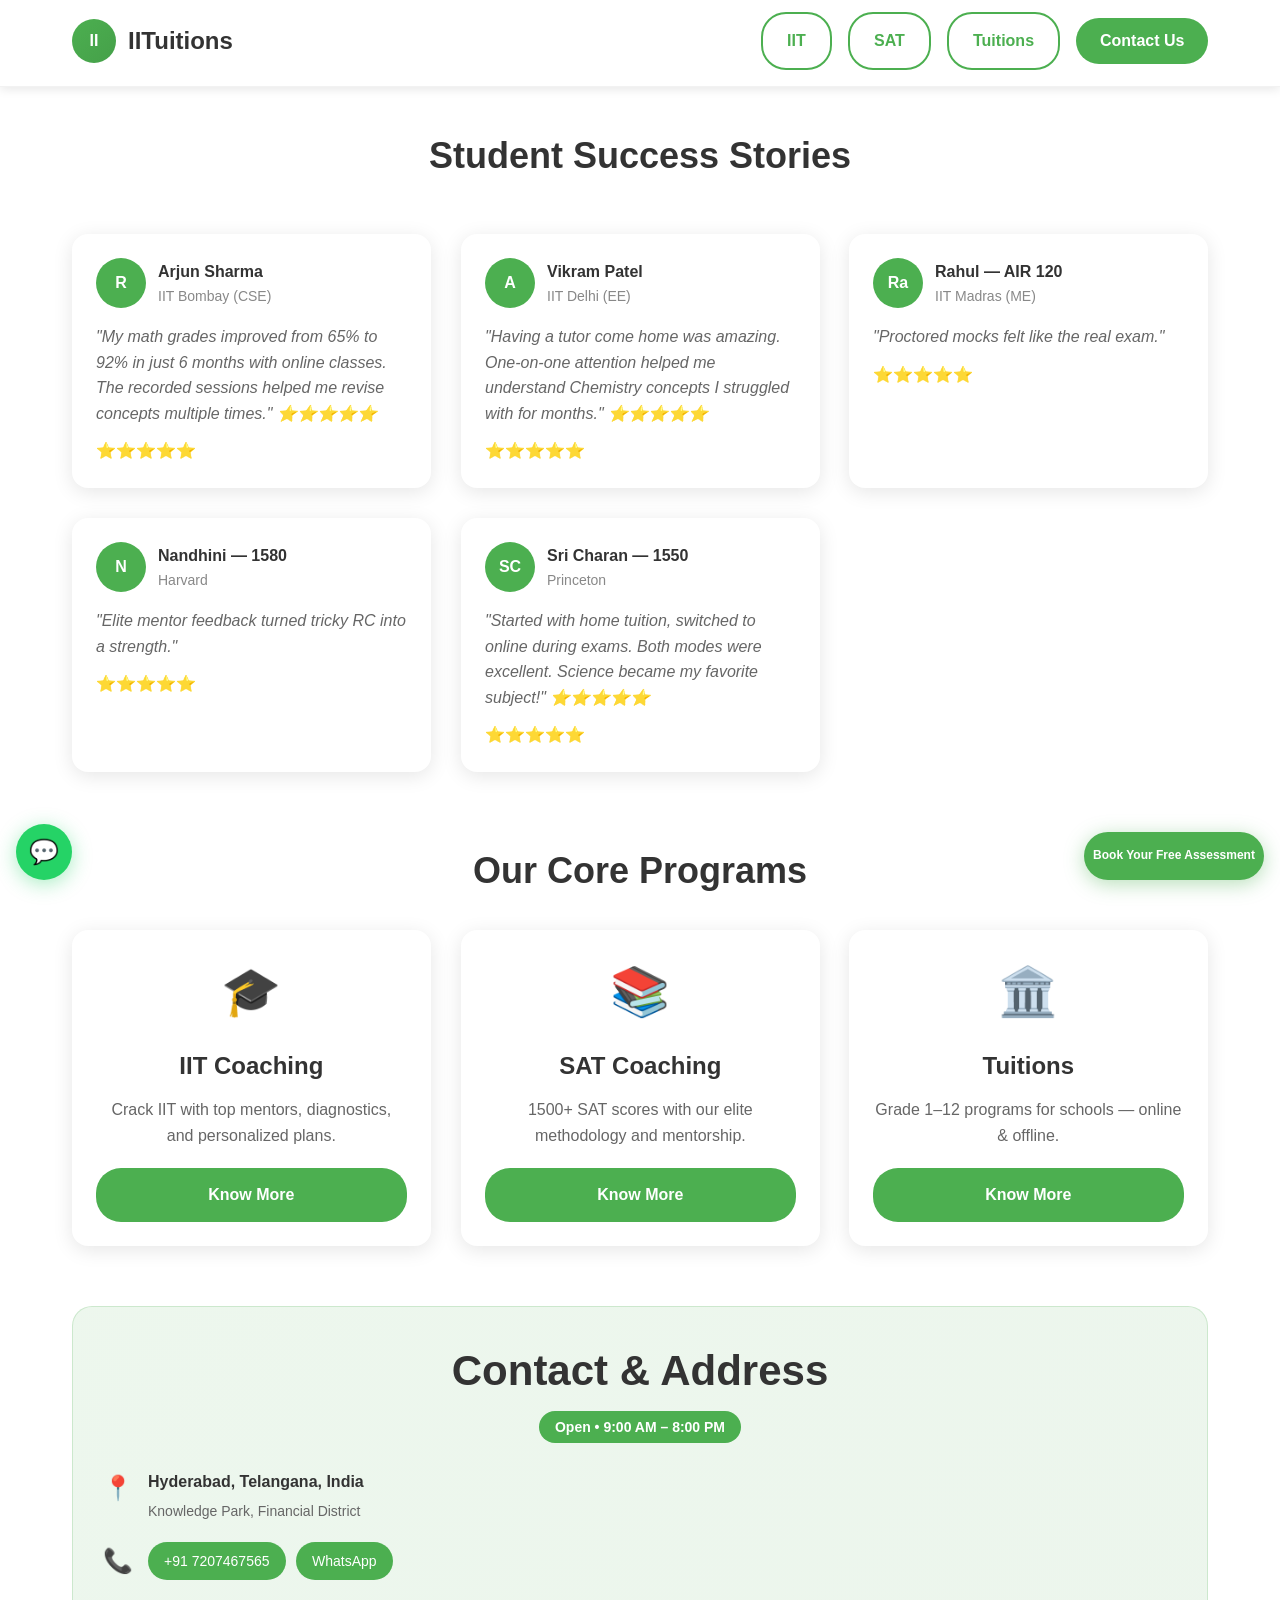
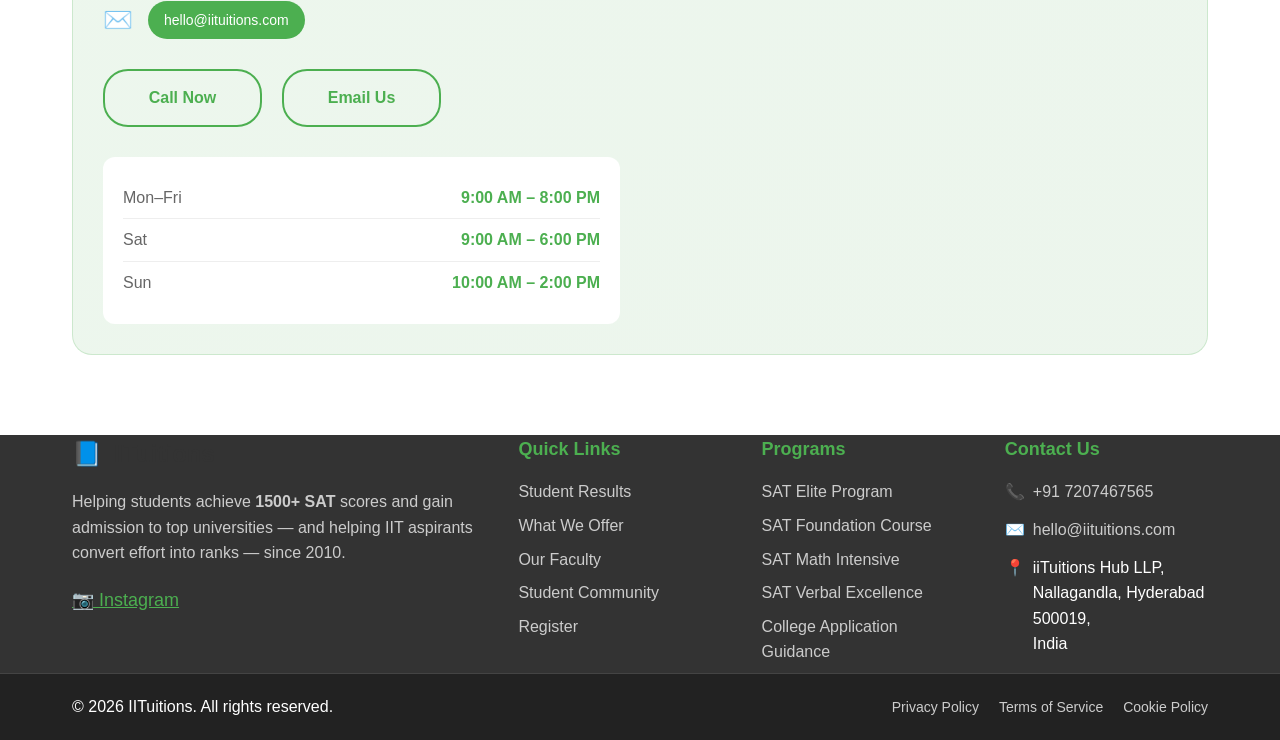
==== commit 18d54496: "Update index.html" ====
--- a/index.html
+++ b/index.html
@@ -1252,18 +1252,20 @@
       <article class="review-card card" tabindex="0">
         <div class="card-profile">
           <div class="avatar" aria-hidden="true">R</div>
-          <div><strong>Rohit — AIR 23</strong><div class="muted">IIT Bombay (CSE)</div></div>
+          <div><strong>Arjun Sharma</strong><div class="muted">IIT Bombay (CSE)</div></div>
         </div>
-        <p class="quote">"Daily review calls and doubt clinics kept me razor sharp."</p>
+        <p class="quote">"My math grades improved from 65% to 92% in just 6 months with online classes. The recorded sessions helped me revise concepts multiple times."
+          ⭐⭐⭐⭐⭐</p>
         <div class="stars" data-rating="5" aria-label="5 star rating"></div>
       </article>
 
       <article class="review-card card" tabindex="0">
         <div class="card-profile">
           <div class="avatar" aria-hidden="true">A</div>
-          <div><strong>Ananya — AIR 55</strong><div class="muted">IIT Delhi (EE)</div></div>
+          <div><strong>Vikram Patel</strong><div class="muted">IIT Delhi (EE)</div></div>
         </div>
-        <p class="quote">"Mentors mapped every weak topic to targeted practice."</p>
+        <p class="quote">"Having a tutor come home was amazing. One-on-one attention helped me understand Chemistry concepts I struggled with for months."
+          ⭐⭐⭐⭐⭐</p>
         <div class="stars" data-rating="5" aria-label="5 star rating"></div>
       </article>
 
@@ -1290,7 +1292,8 @@
           <div class="avatar" aria-hidden="true">SC</div>
           <div><strong>Sri Charan — 1550</strong><div class="muted">Princeton</div></div>
         </div>
-        <p class="quote">"Adaptive drills cut my careless errors by half."</p>
+        <p class="quote">"Started with home tuition, switched to online during exams. Both modes were excellent. Science became my favorite subject!"
+          ⭐⭐⭐⭐⭐</p>
         <div class="stars" data-rating="5" aria-label="5 star rating"></div>
       </article>
     </div>
@@ -1357,7 +1360,7 @@
           </div>
 
           <div class="quick-actions">
-            <a class="btn btn-primary" href="https://maps.google.com/?q=IITuitions%20Hyderabad" target="_blank" rel="noopener">Get Directions</a>
+           
             <a class="btn btn-outline" href="tel:+917207467565">Call Now</a>
             <a class="btn btn-outline" href="mailto:hello@iituitions.com">Email Us</a>
           </div>
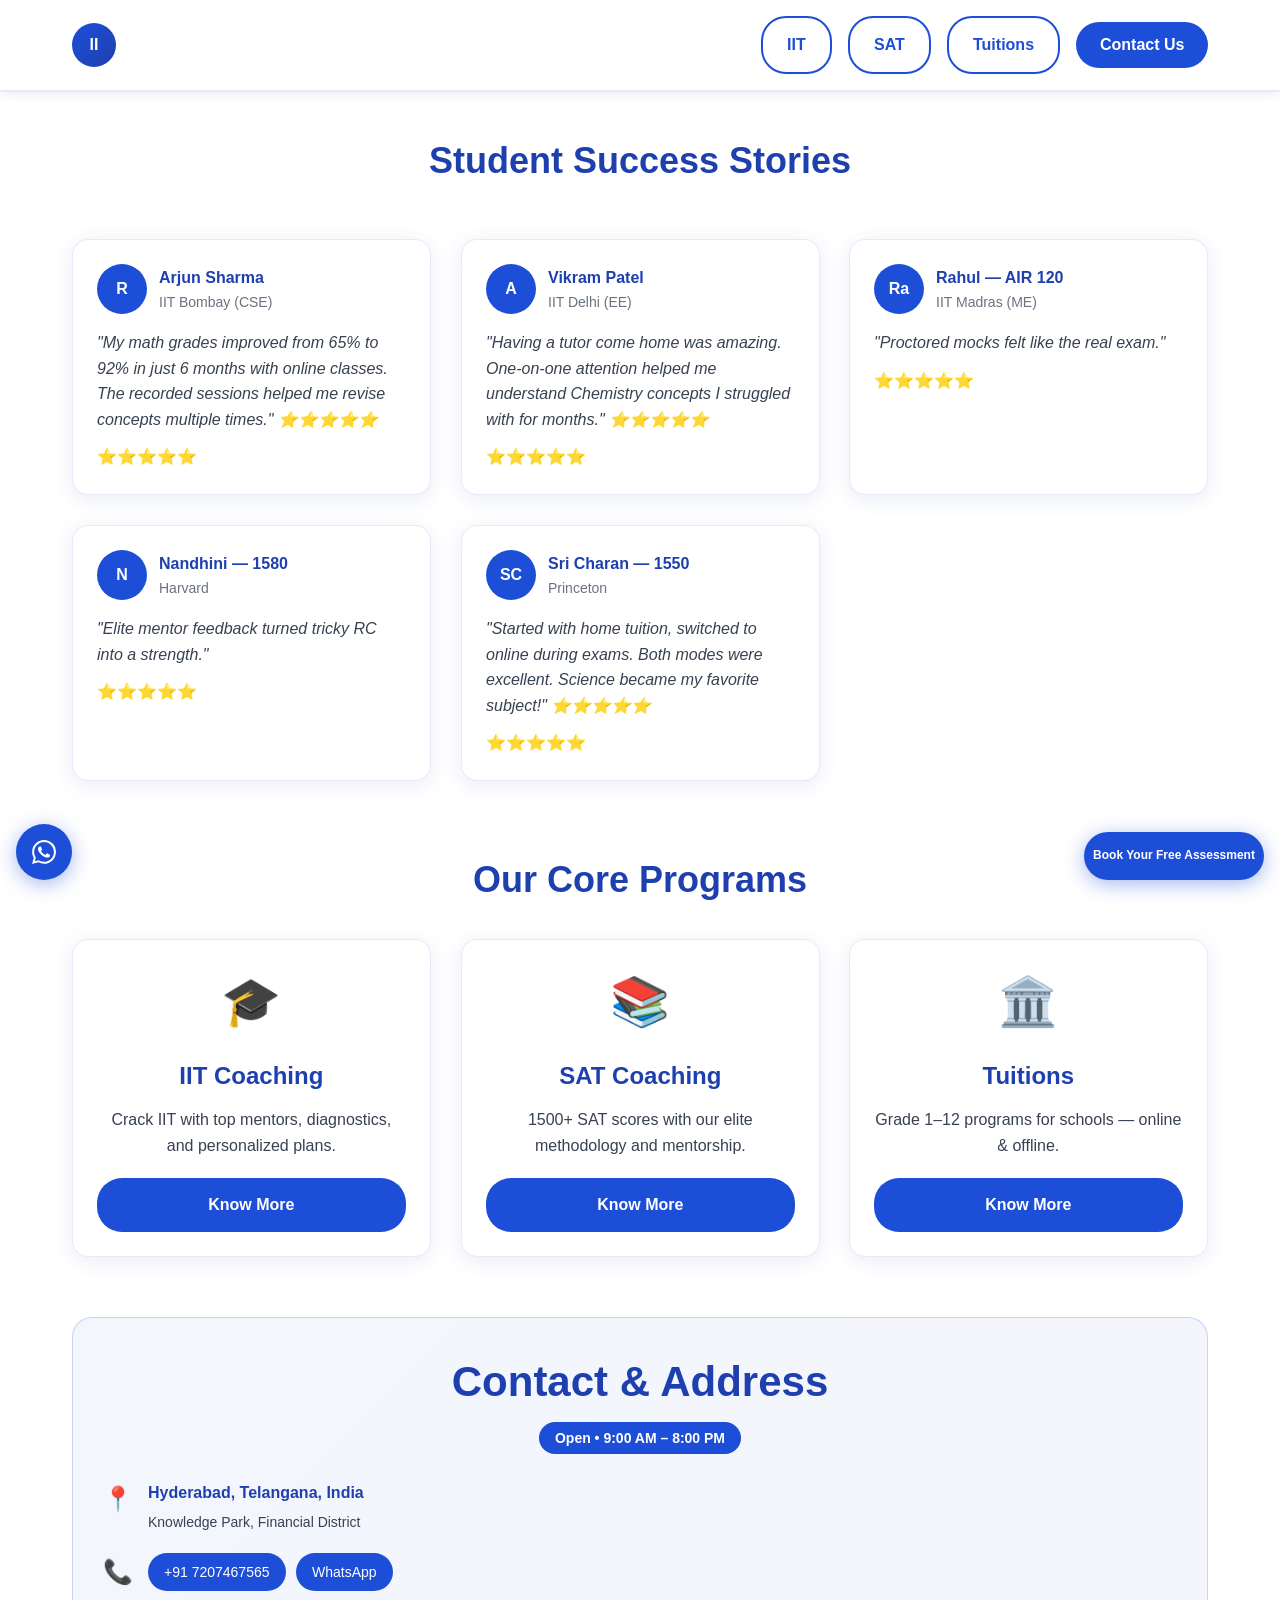
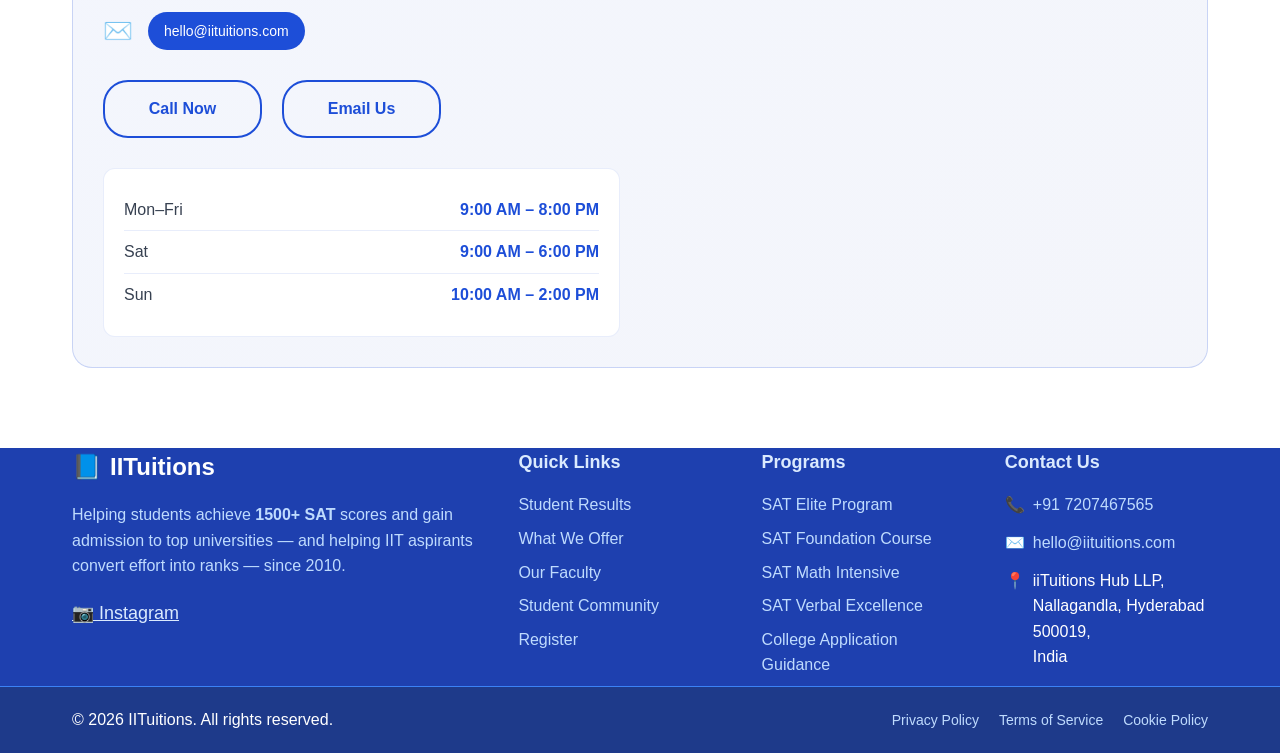
==== commit 640866cb: "Update index.html" ====
--- a/index.html
+++ b/index.html
@@ -22,8 +22,8 @@
     body {
       font-family: -apple-system, BlinkMacSystemFont, 'Segoe UI', Roboto, 'Helvetica Neue', Arial, sans-serif;
       line-height: 1.6;
-      color: #333;
-      background: #fff;
+      color: #1e40af; /* Blue 700 for main text */
+      background: #ffffff; /* Pure white background */
       overflow-x: hidden; /* Prevent horizontal scroll */
       -webkit-font-smoothing: antialiased;
       -moz-osx-font-smoothing: grayscale;
@@ -37,16 +37,16 @@
       width: 100%;
     }
 
-    /* Mobile-first header with enhanced optimization */
+    /* Mobile-first header with blue theme */
     .site-header {
-      background: #fff;
-      box-shadow: 0 2px 10px rgba(0,0,0,0.1);
+      background: #ffffff;
+      box-shadow: 0 2px 10px rgba(30, 64, 175, 0.1);
       position: sticky;
       top: 0;
       z-index: 100;
       padding: 16px 0;
       width: 100%;
-      border-bottom: 1px solid rgba(0,0,0,0.05);
+      border-bottom: 2px solid rgba(30, 64, 175, 0.1);
     }
 
     .header-row {
@@ -66,7 +66,7 @@
     .logo-circle {
       width: 44px; /* iOS minimum touch target */
       height: 44px;
-      background: linear-gradient(135deg, #4CAF50 0%, #45a049 100%);
+      background: linear-gradient(135deg, #1d4ed8 0%, #1e40af 100%);
       color: white;
       border-radius: 50%;
       display: flex;
@@ -80,7 +80,7 @@
     .brand-name {
       font-size: 22px;
       font-weight: 700;
-      color: #333;
+      color: #1e40af; /* Blue 700 */
       white-space: nowrap;
     }
 
@@ -99,17 +99,17 @@
       padding: 8px;
       border-radius: 8px;
       transition: background-color 0.3s ease;
-      -webkit-tap-highlight-color: rgba(76, 175, 80, 0.2);
+      -webkit-tap-highlight-color: rgba(29, 78, 216, 0.2);
     }
 
     .hamburger-menu:active {
-      background-color: rgba(76, 175, 80, 0.1);
+      background-color: rgba(29, 78, 216, 0.1);
     }
 
     .hamburger-menu span {
       width: 24px;
       height: 3px;
-      background: #333;
+      background: #1e40af;
       border-radius: 2px;
       transition: all 0.3s cubic-bezier(0.68, -0.55, 0.265, 1.55);
       transform-origin: center;
@@ -117,7 +117,7 @@
 
     .hamburger-menu.active span:nth-child(1) {
       transform: rotate(45deg) translate(6px, 6px);
-      background: #4CAF50;
+      background: #1d4ed8;
     }
 
     .hamburger-menu.active span:nth-child(2) {
@@ -127,10 +127,10 @@
 
     .hamburger-menu.active span:nth-child(3) {
       transform: rotate(-45deg) translate(6px, -6px);
-      background: #4CAF50;
-    }
-
-    /* Enhanced mobile menu overlay */
+      background: #1d4ed8;
+    }
+
+    /* Enhanced mobile menu overlay with blue theme */
     .mobile-menu {
       position: fixed;
       top: 0;
@@ -138,7 +138,7 @@
       width: 100%;
       height: 100vh;
       height: 100dvh; /* Dynamic viewport height for mobile browsers */
-      background: rgba(0,0,0,0.95);
+      background: rgba(30, 64, 175, 0.95);
       backdrop-filter: blur(10px);
       -webkit-backdrop-filter: blur(10px);
       display: flex;
@@ -174,7 +174,7 @@
       align-items: center;
       justify-content: center;
       white-space: nowrap;
-      -webkit-tap-highlight-color: rgba(76, 175, 80, 0.3);
+      -webkit-tap-highlight-color: rgba(29, 78, 216, 0.3);
     }
 
     .mobile-menu.active a {
@@ -191,8 +191,8 @@
 
     .mobile-menu a:hover,
     .mobile-menu a:active {
-      background: rgba(76, 175, 80, 0.2);
-      color: #4CAF50;
+      background: rgba(255, 255, 255, 0.2);
+      color: #ffffff;
       transform: translateY(0) scale(1.05);
     }
 
@@ -201,50 +201,11 @@
       display: none;
     }
 
-    /* Updated Tutor Registration Button - Below hamburger menu, horizontal layout */
-    .tutor-register-btn {
-      position: fixed;
-      top: 70px; /* Below the header */
-      right: 16px;
-      background: linear-gradient(135deg, #FF6B35 0%, #F7931E 100%);
-      color: white;
-      padding: 12px 16px;
-      border-radius: 25px;
-      text-decoration: none;
-      font-weight: 700;
-      font-size: 11px;
-      box-shadow: 0 4px 20px rgba(255, 107, 53, 0.4);
-      transition: all 0.3s ease;
-      text-align: center;
-      line-height: 1.2;
-      min-height: 44px;
-      display: flex;
-      align-items: center;
-      justify-content: center;
-      white-space: nowrap;
-      z-index: 45;
-      -webkit-tap-highlight-color: rgba(255, 107, 53, 0.3);
-      touch-action: manipulation;
-      user-select: none;
-      -webkit-user-select: none;
-      letter-spacing: 0.5px;
-    }
-
-    .tutor-register-btn:hover,
-    .tutor-register-btn:focus {
-      background: linear-gradient(135deg, #E55A30 0%, #E6851A 100%);
-      transform: scale(1.05);
-      box-shadow: 0 6px 25px rgba(255, 107, 53, 0.6);
-    }
-
-    .tutor-register-btn:active {
-      transform: scale(0.95);
-      transition: transform 0.1s ease;
-    }
-
-    /* Enhanced mobile-optimized buttons */
+
+
+    /* Enhanced mobile-optimized buttons - Blue theme */
     .btn {
-      background: #4CAF50;
+      background: #1d4ed8;
       color: white;
       border: none;
       padding: 14px 24px;
@@ -260,7 +221,7 @@
       text-align: center;
       min-height: 44px; /* iOS minimum touch target */
       min-width: 44px;
-      -webkit-tap-highlight-color: rgba(76, 175, 80, 0.3);
+      -webkit-tap-highlight-color: rgba(29, 78, 216, 0.3);
       touch-action: manipulation;
       user-select: none;
       -webkit-user-select: none;
@@ -268,9 +229,9 @@
 
     .btn:hover,
     .btn:focus {
-      background: #45a049;
+      background: #1e40af;
       transform: translateY(-2px);
-      box-shadow: 0 4px 15px rgba(76, 175, 80, 0.3);
+      box-shadow: 0 4px 15px rgba(29, 78, 216, 0.3);
     }
 
     .btn:active {
@@ -280,13 +241,13 @@
 
     .btn-outline {
       background: transparent;
-      color: #4CAF50;
-      border: 2px solid #4CAF50;
+      color: #1d4ed8;
+      border: 2px solid #1d4ed8;
     }
 
     .btn-outline:hover,
     .btn-outline:focus {
-      background: #4CAF50;
+      background: #1d4ed8;
       color: white;
     }
 
@@ -300,7 +261,7 @@
       font-weight: 700;
       text-align: center;
       margin: 40px 0 30px;
-      color: #333;
+      color: #1e40af;
     }
 
     /* Mobile-optimized horizontal scroll */
@@ -314,7 +275,7 @@
       -webkit-overflow-scrolling: touch;
       scroll-behavior: smooth;
       scrollbar-width: thin;
-      scrollbar-color: #4CAF50 transparent;
+      scrollbar-color: #1d4ed8 transparent;
     }
 
     .h-scroll::-webkit-scrollbar {
@@ -322,17 +283,17 @@
     }
 
     .h-scroll::-webkit-scrollbar-track {
-      background: rgba(76, 175, 80, 0.1);
+      background: rgba(29, 78, 216, 0.1);
       border-radius: 3px;
     }
 
     .h-scroll::-webkit-scrollbar-thumb {
-      background: #4CAF50;
+      background: #1d4ed8;
       border-radius: 3px;
     }
 
     .h-scroll::-webkit-scrollbar-thumb:hover {
-      background: #45a049;
+      background: #1e40af;
     }
 
     /* Card styles */
@@ -340,12 +301,14 @@
       background: white;
       border-radius: 16px;
       padding: 24px;
-      box-shadow: 0 4px 20px rgba(0,0,0,0.1);
+      box-shadow: 0 4px 20px rgba(30, 64, 175, 0.1);
       transition: transform 0.3s ease;
+      border: 1px solid rgba(30, 64, 175, 0.1);
     }
 
     .card:hover {
       transform: translateY(-4px);
+      box-shadow: 0 8px 30px rgba(30, 64, 175, 0.15);
     }
 
     .review-card {
@@ -364,7 +327,7 @@
       width: 50px;
       height: 50px;
       border-radius: 50%;
-      background: #4CAF50;
+      background: #1d4ed8;
       color: white;
       display: flex;
       align-items: center;
@@ -375,20 +338,20 @@
 
     .quote {
       font-style: italic;
-      color: #666;
+      color: #374151;
       margin-bottom: 12px;
       font-size: 16px;
     }
 
     .muted {
-      color: #888;
+      color: #6b7280;
       font-size: 14px;
     }
 
     /* Stars rating */
     .stars::before {
       content: "⭐⭐⭐⭐⭐";
-      color: #ffc107;
+      color: #f59e0b;
     }
 
     /* Programs grid */
@@ -410,11 +373,11 @@
       font-weight: 700;
       margin-bottom: 12px;
       text-align: center;
-      color: #333;
+      color: #1e40af;
     }
 
     .cards-grid p {
-      color: #666;
+      color: #374151;
       text-align: center;
       margin-bottom: 20px;
       line-height: 1.6;
@@ -426,10 +389,10 @@
     }
 
     .contact-card {
-      background: linear-gradient(135deg, rgba(76, 175, 80, 0.1), rgba(69, 160, 73, 0.1));
+      background: linear-gradient(135deg, rgba(29, 78, 216, 0.05), rgba(30, 64, 175, 0.05));
       border-radius: 20px;
       padding: 30px;
-      border: 1px solid rgba(76, 175, 80, 0.2);
+      border: 1px solid rgba(29, 78, 216, 0.2);
     }
 
     .contact-head {
@@ -440,12 +403,12 @@
     .contact-head h2 {
       font-size: 32px;
       font-weight: 700;
-      color: #333;
+      color: #1e40af;
       margin-bottom: 10px;
     }
 
     .badge-open {
-      background: #4CAF50;
+      background: #1d4ed8;
       color: white;
       padding: 8px 16px;
       border-radius: 20px;
@@ -473,12 +436,12 @@
 
     .info-title {
       font-weight: 600;
-      color: #333;
+      color: #1e40af;
       margin-bottom: 5px;
     }
 
     .info-sub {
-      color: #666;
+      color: #374151;
       font-size: 14px;
     }
 
@@ -489,7 +452,7 @@
     }
 
     .chip {
-      background: #4CAF50;
+      background: #1d4ed8;
       color: white;
       padding: 8px 16px;
       border-radius: 20px;
@@ -500,7 +463,7 @@
     }
 
     .chip:hover {
-      background: #45a049;
+      background: #1e40af;
       transform: translateY(-2px);
     }
 
@@ -517,6 +480,7 @@
       border-radius: 12px;
       padding: 20px;
       margin-top: 20px;
+      border: 1px solid rgba(29, 78, 216, 0.1);
     }
 
     .hours li {
@@ -524,7 +488,7 @@
       justify-content: space-between;
       align-items: center;
       padding: 8px 0;
-      border-bottom: 1px solid #eee;
+      border-bottom: 1px solid rgba(29, 78, 216, 0.1);
     }
 
     .hours li:last-child {
@@ -532,17 +496,17 @@
     }
 
     .hours span {
-      color: #666;
+      color: #374151;
     }
 
     .hours b {
-      color: #4CAF50;
+      color: #1d4ed8;
       font-weight: 600;
     }
 
     /* Footer */
     .footer-pro {
-      background: #333;
+      background: #1e40af;
       color: white;
       margin-top: 80px;
     }
@@ -568,10 +532,11 @@
     .brand-name {
       font-size: 24px;
       font-weight: 700;
+      color: white;
     }
 
     .brand-copy {
-      color: #ccc;
+      color: #bfdbfe;
       margin-bottom: 20px;
       line-height: 1.6;
     }
@@ -580,7 +545,7 @@
       font-size: 18px;
       font-weight: 600;
       margin-bottom: 16px;
-      color: #4CAF50;
+      color: #dbeafe;
     }
 
     .foot-links {
@@ -592,13 +557,13 @@
     }
 
     .foot-links a, .foot-contacts a {
-      color: #ccc;
+      color: #bfdbfe;
       text-decoration: none;
       transition: color 0.3s ease;
     }
 
     .foot-links a:hover, .foot-contacts a:hover {
-      color: #4CAF50;
+      color: white;
     }
 
     .foot-contacts {
@@ -618,10 +583,10 @@
     }
 
     .footer-bar {
-      background: #222;
+      background: #1e3a8a;
       padding: 20px 16px;
       text-align: center;
-      border-top: 1px solid #444;
+      border-top: 1px solid #3b82f6;
     }
 
     .bar-grid {
@@ -639,7 +604,7 @@
     }
 
     .bar-links a {
-      color: #ccc;
+      color: #bfdbfe;
       text-decoration: none;
       font-size: 14px;
     }
@@ -651,7 +616,7 @@
       left: 16px;
       width: 56px;
       height: 56px;
-      background: #25D366;
+      background: #1d4ed8;
       color: white;
       border-radius: 50%;
       display: flex;
@@ -659,29 +624,30 @@
       justify-content: center;
       font-size: 24px;
       text-decoration: none;
-      box-shadow: 0 4px 20px rgba(37, 211, 102, 0.4);
+      box-shadow: 0 4px 20px rgba(29, 78, 216, 0.4);
       transition: all 0.3s ease;
       z-index: 50;
     }
 
     .wa-float:hover {
       transform: scale(1.05);
-      box-shadow: 0 6px 25px rgba(37, 211, 102, 0.6);
-    }
-
-    /* Book Assessment floating button - Right corner */
+      box-shadow: 0 6px 25px rgba(29, 78, 216, 0.6);
+      background: #1e40af;
+    }
+
+    /* Book Assessment floating button - Blue theme */
     .cta-float {
       position: fixed;
       bottom: 20px;
       right: 16px;
-      background: #4CAF50;
+      background: #1d4ed8;
       color: white;
       padding: 12px 16px;
       border-radius: 28px;
       text-decoration: none;
       font-weight: 600;
       font-size: 12px;
-      box-shadow: 0 4px 20px rgba(76, 175, 80, 0.4);
+      box-shadow: 0 4px 20px rgba(29, 78, 216, 0.4);
       transition: all 0.3s ease;
       text-align: center;
       line-height: 1.3;
@@ -695,9 +661,9 @@
     }
 
     .cta-float:hover {
-      background: #45a049;
+      background: #1e40af;
       transform: translateY(-2px);
-      box-shadow: 0 6px 25px rgba(76, 175, 80, 0.6);
+      box-shadow: 0 6px 25px rgba(29, 78, 216, 0.6);
     }
 
     /* Mobile responsiveness for floating buttons */
@@ -716,13 +682,7 @@
         max-width: 160px;
       }
       
-      .tutor-register-btn {
-        right: 12px;
-        font-size: 10px;
-        padding: 10px 14px;
-        top: 80px;
-        min-height: 40px;
-      }
+
     }
 
     @media (max-width: 320px) {
@@ -732,13 +692,7 @@
         max-width: 140px;
       }
       
-      .tutor-register-btn {
-        right: 8px;
-        font-size: 9px;
-        padding: 8px 12px;
-        top: 75px;
-        min-height: 36px;
-      }
+
     }
 
     /* Safe area for notched devices */
@@ -753,13 +707,10 @@
         right: max(16px, env(safe-area-inset-right));
       }
       
-      .tutor-register-btn {
-        right: max(2px, env(safe-area-inset-right));
-        top: 90px;
-      }
-    }
-
-    /* Contact Modal - Mobile Optimized */
+
+    }
+
+    /* Contact Modal - Blue theme */
     .modal {
       position: fixed;
       top: 0;
@@ -767,7 +718,7 @@
       width: 100%;
       height: 100%;
       height: 100dvh; /* Dynamic viewport height */
-      background: rgba(0, 0, 0, 0.8);
+      background: rgba(30, 64, 175, 0.8);
       backdrop-filter: blur(10px);
       -webkit-backdrop-filter: blur(10px);
       display: none;
@@ -795,6 +746,7 @@
       transform: scale(0.8) translateY(20px);
       opacity: 0;
       transition: all 0.3s cubic-bezier(0.68, -0.55, 0.265, 1.55);
+      border: 2px solid rgba(29, 78, 216, 0.1);
     }
 
     .modal.active .modal-card {
@@ -810,7 +762,7 @@
       border: none;
       font-size: 32px;
       cursor: pointer;
-      color: #666;
+      color: #6b7280;
       width: 44px; /* iOS minimum touch target */
       height: 44px;
       display: flex;
@@ -823,15 +775,15 @@
 
     .modal-close:hover,
     .modal-close:focus {
-      background: #f5f5f5;
-      color: #333;
+      background: #f3f4f6;
+      color: #1e40af;
     }
 
     .modal h3 {
       font-size: 26px;
       font-weight: 700;
       margin-bottom: 24px;
-      color: #333;
+      color: #1e40af;
       padding-right: 40px; /* Space for close button */
     }
 
@@ -843,7 +795,7 @@
       display: block;
       margin-bottom: 8px;
       font-weight: 600;
-      color: #333;
+      color: #1e40af;
       font-size: 16px;
     }
 
@@ -851,7 +803,7 @@
     .form-row textarea {
       width: 100%;
       padding: 16px 20px;
-      border: 2px solid #eee;
+      border: 2px solid #e5e7eb;
       border-radius: 12px;
       font-size: 16px; /* Prevents iOS zoom */
       font-family: inherit;
@@ -859,14 +811,15 @@
       background: #fafafa;
       -webkit-appearance: none;
       appearance: none;
+      color: #1e40af;
     }
 
     .form-row input:focus,
     .form-row textarea:focus {
       outline: none;
-      border-color: #4CAF50;
+      border-color: #1d4ed8;
       background: white;
-      box-shadow: 0 0 0 3px rgba(76, 175, 80, 0.1);
+      box-shadow: 0 0 0 3px rgba(29, 78, 216, 0.1);
     }
 
     .form-row textarea {
@@ -876,7 +829,7 @@
 
     .form-note {
       text-align: center;
-      color: #666;
+      color: #6b7280;
       font-size: 14px;
       margin-top: 15px;
       line-height: 1.5;
@@ -895,7 +848,7 @@
 
     /* Enhanced touch feedback */
     .btn, .chip, .card, .hamburger-menu {
-      -webkit-tap-highlight-color: rgba(76, 175, 80, 0.2);
+      -webkit-tap-highlight-color: rgba(29, 78, 216, 0.2);
       touch-action: manipulation;
       user-select: none;
       -webkit-user-select: none;
@@ -906,7 +859,7 @@
     .chip:focus,
     input:focus,
     textarea:focus {
-      outline: 2px solid #4CAF50;
+      outline: 2px solid #1d4ed8;
       outline-offset: 2px;
     }
 
@@ -927,210 +880,6 @@
       scroll-behavior: smooth;
     }
 
-    /* Additional micro-breakpoints for ultra-small devices */
-    @media (max-width: 280px) {
-      .container {
-        padding: 0 8px;
-      }
-      
-      .brand-name {
-        font-size: 16px;
-      }
-      
-      .logo-circle {
-        width: 36px;
-        height: 36px;
-        font-size: 14px;
-      }
-      
-      .section-title {
-        font-size: 20px;
-      }
-      
-      .mobile-menu a {
-        font-size: 22px;
-        padding: 12px 24px;
-      }
-    }
-
-    /* Foldable phone optimization */
-    @media (max-width: 280px) and (max-height: 653px) {
-      .mobile-menu a {
-        margin: 8px 0;
-        font-size: 20px;
-      }
-    }
-
-    /* Large phone landscape */
-    @media (max-height: 500px) and (orientation: landscape) and (max-width: 900px) {
-      .mobile-menu {
-        flex-direction: row;
-        flex-wrap: wrap;
-        justify-content: center;
-        align-items: center;
-        gap: 10px;
-      }
-      
-      .mobile-menu a {
-        margin: 5px;
-        font-size: 18px;
-        padding: 10px 20px;
-      }
-      
-      .wa-float,
-      .cta-float {
-        bottom: 10px;
-      }
-      
-      .tutor-register-btn {
-        top: 20px;
-        transform: translateY(0);
-      }
-    }
-
-    /* Dark mode support */
-    @media (prefers-color-scheme: dark) {
-      .modal-card {
-        background: #1a1a1a;
-        color: #fff;
-      }
-      
-      .form-row input,
-      .form-row textarea {
-        background: #2a2a2a;
-        border-color: #444;
-        color: #fff;
-      }
-      
-      .form-row input:focus,
-      .form-row textarea:focus {
-        background: #333;
-        border-color: #4CAF50;
-      }
-    }
-
-    /* Reduced motion support */
-    @media (prefers-reduced-motion: reduce) {
-      *,
-      *::before,
-      *::after {
-        animation-duration: 0.01ms !important;
-        animation-iteration-count: 1 !important;
-        transition-duration: 0.01ms !important;
-      }
-      
-      html {
-        scroll-behavior: auto;
-      }
-    }
-    
-    /* Touch-friendly interactions */
-    .btn, .chip, .card {
-      -webkit-tap-highlight-color: rgba(76, 175, 80, 0.3);
-      touch-action: manipulation;
-    }
-
-    /* Improved touch targets */
-    .hamburger-menu {
-      min-width: 44px;
-      min-height: 44px;
-      padding: 6px;
-    }
-
-    .mobile-menu a {
-      min-height: 60px;
-      min-width: 200px;
-      display: flex;
-      align-items: center;
-      justify-content: center;
-    }
-
-    /* Smoother scrolling */
-    .h-scroll {
-      scroll-behavior: smooth;
-      scrollbar-width: thin;
-      scrollbar-color: #4CAF50 #f1f1f1;
-    }
-
-    /* Better form inputs for mobile */
-    .form-row input,
-    .form-row textarea {
-      font-size: 16px; /* Prevents zoom on iOS */
-      -webkit-appearance: none;
-      -webkit-border-radius: 10px;
-    }
-
-    /* Prevent horizontal scroll */
-    body {
-      overflow-x: hidden;
-    }
-
-    /* Safe area for notched devices */
-    @supports (padding: max(0px)) {
-      .wa-float {
-        bottom: max(20px, env(safe-area-inset-bottom));
-        left: max(16px, env(safe-area-inset-left));
-      }
-      
-      .cta-float {
-        bottom: max(20px, env(safe-area-inset-bottom));
-        right: max(16px, env(safe-area-inset-right));
-      }
-      
-      .site-header {
-        padding-top: max(12px, env(safe-area-inset-top));
-      }
-    }
-
-    /* Additional mobile breakpoints */
-    @media (max-width: 480px) {
-      .container {
-        padding: 0 12px;
-      }
-      
-      .section-title {
-        font-size: 24px;
-      }
-      
-      .contact-card {
-        padding: 20px;
-      }
-      
-      .modal-card {
-        margin: 10px;
-        padding: 20px;
-      }
-    }
-
-    /* Very small screens */
-    @media (max-width: 360px) {
-      .brand-name {
-        font-size: 18px;
-      }
-      
-      .logo-circle {
-        width: 36px;
-        height: 36px;
-        font-size: 12px;
-      }
-      
-      .section-title {
-        font-size: 22px;
-      }
-    }
-
-    /* Landscape mobile optimization */
-    @media (max-height: 500px) and (orientation: landscape) {
-      .mobile-menu a {
-        margin: 10px 0;
-        font-size: 24px;
-      }
-      
-      .floating-actions {
-        bottom: 10px;
-      }
-    }
-
     /* Hide tutor register button on desktop */
     @media (min-width: 768px) {
       .container {
@@ -1151,9 +900,7 @@
         display: none;
       }
 
-      .tutor-register-btn {
-        display: none;
-      }
+
 
       .section-title {
         font-size: 36px;
@@ -1240,10 +987,7 @@
     </nav>
   </header>
 
-  <!-- Tutor Registration Button - Mobile Only (Right Side, below hamburger menu) -->
-  <a class="tutor-register-btn" href="https://forms.gle/wxgSqXpHgAgKTKBQ7" target="_blank" rel="noopener" aria-label="Register as a Tutor">
-    REGISTER AS A TUTOR
-  </a>
+
 
   <!-- Reviews: horizontal scroll -->
   <section class="container">
@@ -1360,7 +1104,6 @@
           </div>
 
           <div class="quick-actions">
-           
             <a class="btn btn-outline" href="tel:+917207467565">Call Now</a>
             <a class="btn btn-outline" href="mailto:hello@iituitions.com">Email Us</a>
           </div>
@@ -1381,7 +1124,7 @@
       <div class="col brand-col">
         <div class="brand-head"><span class="brand-logo" aria-hidden="true">📘</span><span class="brand-name">IITuitions</span></div>
         <p class="brand-copy">Helping students achieve <strong>1500+ SAT</strong> scores and gain admission to top universities — and helping IIT aspirants convert effort into ranks — since 2010.</p>
-        <div class="socials"><a href="#" aria-label="Instagram" style="color: #4CAF50; font-size: 18px;">📷 Instagram</a></div>
+        <div class="socials"><a href="#" aria-label="Instagram" style="color: #dbeafe; font-size: 18px;">📷 Instagram</a></div>
       </div>
 
       <div class="col">
@@ -1433,7 +1176,11 @@
 
   <!-- Floating action buttons -->
   <a class="wa-float" href="https://wa.me/917207467565?text=Hi%20IITuitions%2C%20I%27d%20like%20course%20details"
-     target="_blank" rel="noopener" aria-label="Chat on WhatsApp">💬</a>
+     target="_blank" rel="noopener" aria-label="Chat on WhatsApp">
+     <svg width="24" height="24" viewBox="0 0 24 24" fill="currentColor">
+       <path d="M17.472 14.382c-.297-.149-1.758-.867-2.03-.967-.273-.099-.471-.148-.67.15-.197.297-.767.966-.94 1.164-.173.199-.347.223-.644.075-.297-.15-1.255-.463-2.39-1.475-.883-.788-1.48-1.761-1.653-2.059-.173-.297-.018-.458.13-.606.134-.133.298-.347.446-.52.149-.174.198-.298.298-.497.099-.198.05-.371-.025-.52-.075-.149-.669-1.612-.916-2.207-.242-.579-.487-.5-.669-.51-.173-.008-.371-.01-.57-.01-.198 0-.52.074-.792.372-.272.297-1.04 1.016-1.04 2.479 0 1.462 1.065 2.875 1.213 3.074.149.198 2.096 3.2 5.077 4.487.709.306 1.262.489 1.694.625.712.227 1.36.195 1.871.118.571-.085 1.758-.719 2.006-1.413.248-.694.248-1.289.173-1.413-.074-.124-.272-.198-.57-.347m-5.421 7.403h-.004a9.87 9.87 0 01-5.031-1.378l-.361-.214-3.741.982.998-3.648-.235-.374a9.86 9.86 0 01-1.51-5.26c.001-5.45 4.436-9.884 9.888-9.884 2.64 0 5.122 1.03 6.988 2.898a9.825 9.825 0 012.893 6.994c-.003 5.45-4.437 9.884-9.885 9.884m8.413-18.297A11.815 11.815 0 0012.05 0C5.495 0 .16 5.335.157 11.892c0 2.096.547 4.142 1.588 5.945L.057 24l6.305-1.654a11.882 11.882 0 005.683 1.448h.005c6.554 0 11.89-5.335 11.893-11.893A11.821 11.821 0 0020.893 3.488"/>
+     </svg>
+  </a>
   
   <a class="cta-float" href="https://wa.me/917207467565?text=Hi%20IITuitions%2C%20book%20my%20free%20assessment"
      target="_blank" rel="noopener">
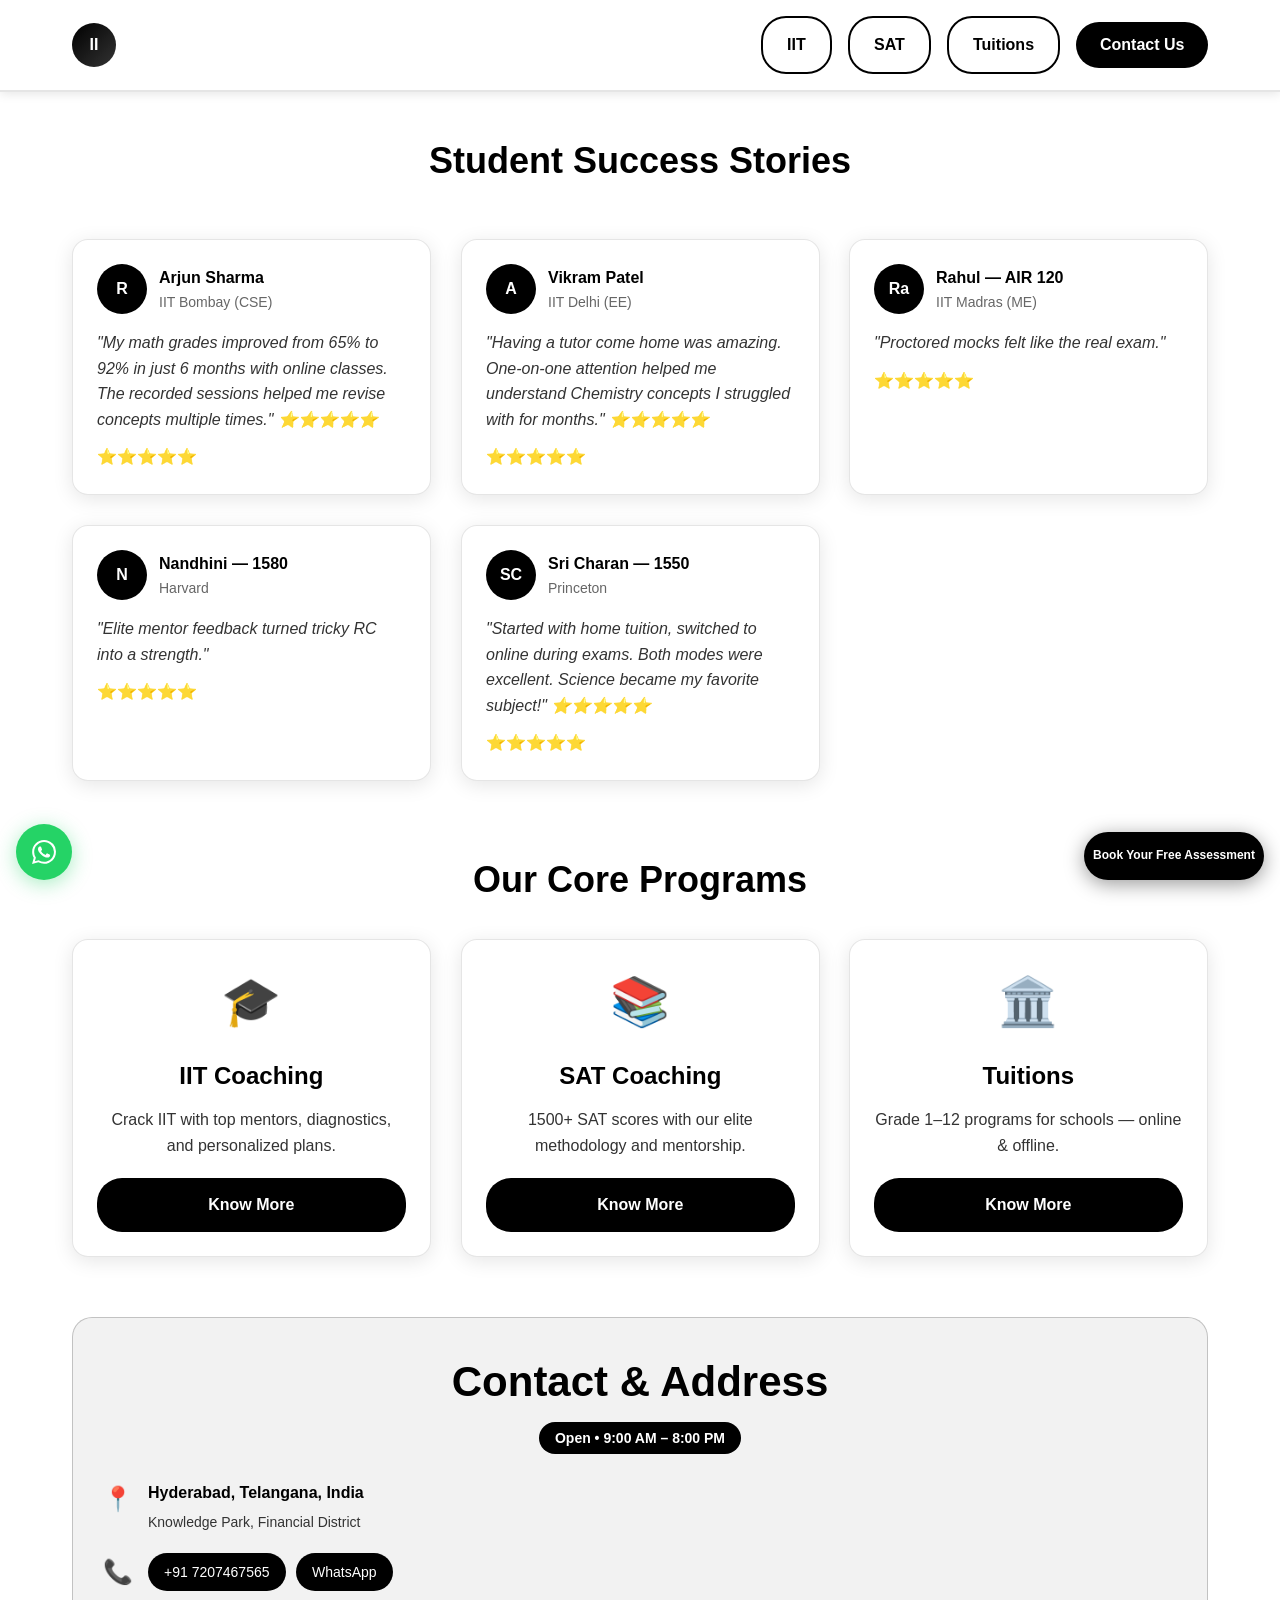
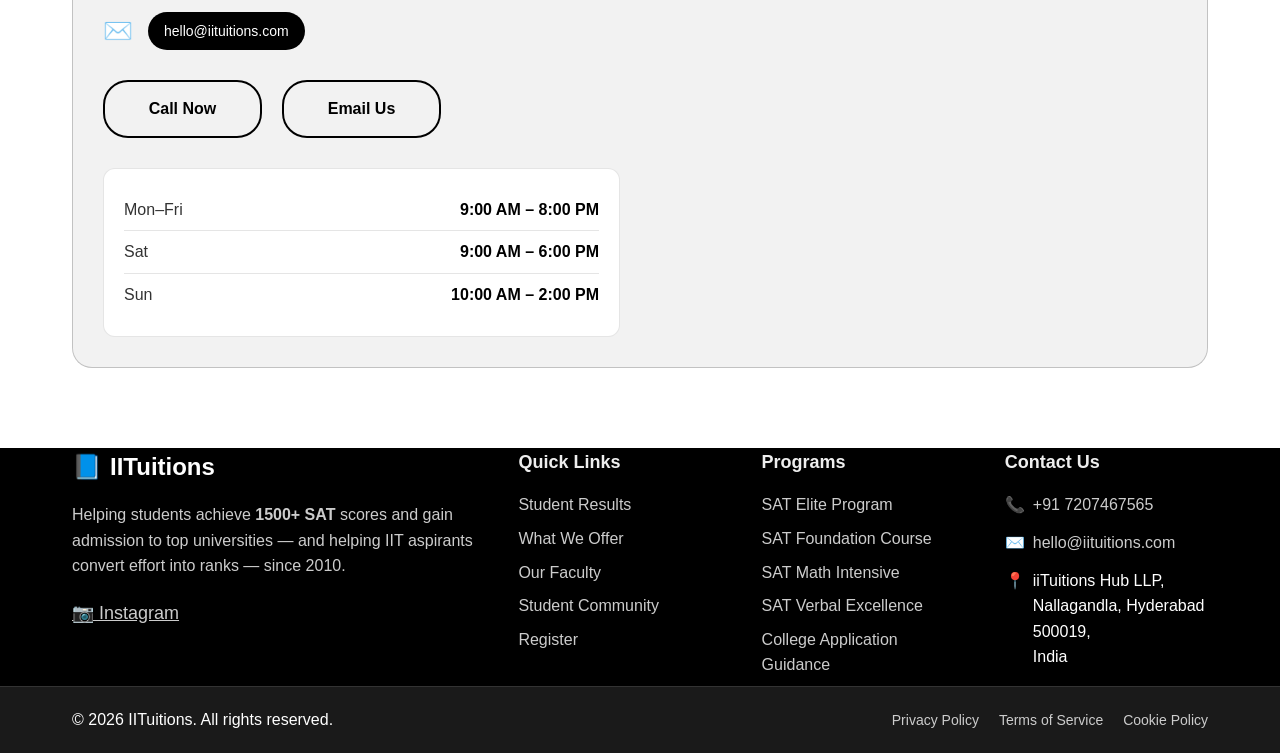
==== commit f208988a: "Update index.html" ====
--- a/index.html
+++ b/index.html
@@ -22,7 +22,7 @@
     body {
       font-family: -apple-system, BlinkMacSystemFont, 'Segoe UI', Roboto, 'Helvetica Neue', Arial, sans-serif;
       line-height: 1.6;
-      color: #1e40af; /* Blue 700 for main text */
+      color: #000000; /* Black for main text */
       background: #ffffff; /* Pure white background */
       overflow-x: hidden; /* Prevent horizontal scroll */
       -webkit-font-smoothing: antialiased;
@@ -37,16 +37,16 @@
       width: 100%;
     }
 
-    /* Mobile-first header with blue theme */
+    /* Mobile-first header with black theme */
     .site-header {
       background: #ffffff;
-      box-shadow: 0 2px 10px rgba(30, 64, 175, 0.1);
+      box-shadow: 0 2px 10px rgba(0, 0, 0, 0.1);
       position: sticky;
       top: 0;
       z-index: 100;
       padding: 16px 0;
       width: 100%;
-      border-bottom: 2px solid rgba(30, 64, 175, 0.1);
+      border-bottom: 2px solid rgba(0, 0, 0, 0.1);
     }
 
     .header-row {
@@ -66,7 +66,7 @@
     .logo-circle {
       width: 44px; /* iOS minimum touch target */
       height: 44px;
-      background: linear-gradient(135deg, #1d4ed8 0%, #1e40af 100%);
+      background: linear-gradient(135deg, #000000 0%, #333333 100%);
       color: white;
       border-radius: 50%;
       display: flex;
@@ -80,7 +80,7 @@
     .brand-name {
       font-size: 22px;
       font-weight: 700;
-      color: #1e40af; /* Blue 700 */
+      color: #000000; /* Black */
       white-space: nowrap;
     }
 
@@ -99,17 +99,17 @@
       padding: 8px;
       border-radius: 8px;
       transition: background-color 0.3s ease;
-      -webkit-tap-highlight-color: rgba(29, 78, 216, 0.2);
+      -webkit-tap-highlight-color: rgba(0, 0, 0, 0.2);
     }
 
     .hamburger-menu:active {
-      background-color: rgba(29, 78, 216, 0.1);
+      background-color: rgba(0, 0, 0, 0.1);
     }
 
     .hamburger-menu span {
       width: 24px;
       height: 3px;
-      background: #1e40af;
+      background: #000000;
       border-radius: 2px;
       transition: all 0.3s cubic-bezier(0.68, -0.55, 0.265, 1.55);
       transform-origin: center;
@@ -117,7 +117,7 @@
 
     .hamburger-menu.active span:nth-child(1) {
       transform: rotate(45deg) translate(6px, 6px);
-      background: #1d4ed8;
+      background: #000000;
     }
 
     .hamburger-menu.active span:nth-child(2) {
@@ -127,10 +127,10 @@
 
     .hamburger-menu.active span:nth-child(3) {
       transform: rotate(-45deg) translate(6px, -6px);
-      background: #1d4ed8;
-    }
-
-    /* Enhanced mobile menu overlay with blue theme */
+      background: #000000;
+    }
+
+    /* Enhanced mobile menu overlay with black theme */
     .mobile-menu {
       position: fixed;
       top: 0;
@@ -138,7 +138,7 @@
       width: 100%;
       height: 100vh;
       height: 100dvh; /* Dynamic viewport height for mobile browsers */
-      background: rgba(30, 64, 175, 0.95);
+      background: rgba(0, 0, 0, 0.95);
       backdrop-filter: blur(10px);
       -webkit-backdrop-filter: blur(10px);
       display: flex;
@@ -174,7 +174,7 @@
       align-items: center;
       justify-content: center;
       white-space: nowrap;
-      -webkit-tap-highlight-color: rgba(29, 78, 216, 0.3);
+      -webkit-tap-highlight-color: rgba(0, 0, 0, 0.3);
     }
 
     .mobile-menu.active a {
@@ -201,11 +201,9 @@
       display: none;
     }
 
-
-
-    /* Enhanced mobile-optimized buttons - Blue theme */
+    /* Enhanced mobile-optimized buttons - Black theme */
     .btn {
-      background: #1d4ed8;
+      background: #000000;
       color: white;
       border: none;
       padding: 14px 24px;
@@ -221,7 +219,7 @@
       text-align: center;
       min-height: 44px; /* iOS minimum touch target */
       min-width: 44px;
-      -webkit-tap-highlight-color: rgba(29, 78, 216, 0.3);
+      -webkit-tap-highlight-color: rgba(0, 0, 0, 0.3);
       touch-action: manipulation;
       user-select: none;
       -webkit-user-select: none;
@@ -229,9 +227,9 @@
 
     .btn:hover,
     .btn:focus {
-      background: #1e40af;
+      background: #333333;
       transform: translateY(-2px);
-      box-shadow: 0 4px 15px rgba(29, 78, 216, 0.3);
+      box-shadow: 0 4px 15px rgba(0, 0, 0, 0.3);
     }
 
     .btn:active {
@@ -241,13 +239,13 @@
 
     .btn-outline {
       background: transparent;
-      color: #1d4ed8;
-      border: 2px solid #1d4ed8;
+      color: #000000;
+      border: 2px solid #000000;
     }
 
     .btn-outline:hover,
     .btn-outline:focus {
-      background: #1d4ed8;
+      background: #000000;
       color: white;
     }
 
@@ -261,7 +259,7 @@
       font-weight: 700;
       text-align: center;
       margin: 40px 0 30px;
-      color: #1e40af;
+      color: #000000;
     }
 
     /* Mobile-optimized horizontal scroll */
@@ -275,7 +273,7 @@
       -webkit-overflow-scrolling: touch;
       scroll-behavior: smooth;
       scrollbar-width: thin;
-      scrollbar-color: #1d4ed8 transparent;
+      scrollbar-color: #000000 transparent;
     }
 
     .h-scroll::-webkit-scrollbar {
@@ -283,17 +281,17 @@
     }
 
     .h-scroll::-webkit-scrollbar-track {
-      background: rgba(29, 78, 216, 0.1);
+      background: rgba(0, 0, 0, 0.1);
       border-radius: 3px;
     }
 
     .h-scroll::-webkit-scrollbar-thumb {
-      background: #1d4ed8;
+      background: #000000;
       border-radius: 3px;
     }
 
     .h-scroll::-webkit-scrollbar-thumb:hover {
-      background: #1e40af;
+      background: #333333;
     }
 
     /* Card styles */
@@ -301,14 +299,14 @@
       background: white;
       border-radius: 16px;
       padding: 24px;
-      box-shadow: 0 4px 20px rgba(30, 64, 175, 0.1);
+      box-shadow: 0 4px 20px rgba(0, 0, 0, 0.1);
       transition: transform 0.3s ease;
-      border: 1px solid rgba(30, 64, 175, 0.1);
+      border: 1px solid rgba(0, 0, 0, 0.1);
     }
 
     .card:hover {
       transform: translateY(-4px);
-      box-shadow: 0 8px 30px rgba(30, 64, 175, 0.15);
+      box-shadow: 0 8px 30px rgba(0, 0, 0, 0.15);
     }
 
     .review-card {
@@ -327,7 +325,7 @@
       width: 50px;
       height: 50px;
       border-radius: 50%;
-      background: #1d4ed8;
+      background: #000000;
       color: white;
       display: flex;
       align-items: center;
@@ -338,20 +336,20 @@
 
     .quote {
       font-style: italic;
-      color: #374151;
+      color: #333333;
       margin-bottom: 12px;
       font-size: 16px;
     }
 
     .muted {
-      color: #6b7280;
+      color: #666666;
       font-size: 14px;
     }
 
     /* Stars rating */
     .stars::before {
       content: "⭐⭐⭐⭐⭐";
-      color: #f59e0b;
+      color: #000000;
     }
 
     /* Programs grid */
@@ -373,11 +371,11 @@
       font-weight: 700;
       margin-bottom: 12px;
       text-align: center;
-      color: #1e40af;
+      color: #000000;
     }
 
     .cards-grid p {
-      color: #374151;
+      color: #333333;
       text-align: center;
       margin-bottom: 20px;
       line-height: 1.6;
@@ -389,10 +387,10 @@
     }
 
     .contact-card {
-      background: linear-gradient(135deg, rgba(29, 78, 216, 0.05), rgba(30, 64, 175, 0.05));
+      background: linear-gradient(135deg, rgba(0, 0, 0, 0.05), rgba(0, 0, 0, 0.05));
       border-radius: 20px;
       padding: 30px;
-      border: 1px solid rgba(29, 78, 216, 0.2);
+      border: 1px solid rgba(0, 0, 0, 0.2);
     }
 
     .contact-head {
@@ -403,12 +401,12 @@
     .contact-head h2 {
       font-size: 32px;
       font-weight: 700;
-      color: #1e40af;
+      color: #000000;
       margin-bottom: 10px;
     }
 
     .badge-open {
-      background: #1d4ed8;
+      background: #000000;
       color: white;
       padding: 8px 16px;
       border-radius: 20px;
@@ -436,12 +434,12 @@
 
     .info-title {
       font-weight: 600;
-      color: #1e40af;
+      color: #000000;
       margin-bottom: 5px;
     }
 
     .info-sub {
-      color: #374151;
+      color: #333333;
       font-size: 14px;
     }
 
@@ -452,7 +450,7 @@
     }
 
     .chip {
-      background: #1d4ed8;
+      background: #000000;
       color: white;
       padding: 8px 16px;
       border-radius: 20px;
@@ -463,7 +461,7 @@
     }
 
     .chip:hover {
-      background: #1e40af;
+      background: #333333;
       transform: translateY(-2px);
     }
 
@@ -480,7 +478,7 @@
       border-radius: 12px;
       padding: 20px;
       margin-top: 20px;
-      border: 1px solid rgba(29, 78, 216, 0.1);
+      border: 1px solid rgba(0, 0, 0, 0.1);
     }
 
     .hours li {
@@ -488,7 +486,7 @@
       justify-content: space-between;
       align-items: center;
       padding: 8px 0;
-      border-bottom: 1px solid rgba(29, 78, 216, 0.1);
+      border-bottom: 1px solid rgba(0, 0, 0, 0.1);
     }
 
     .hours li:last-child {
@@ -496,17 +494,17 @@
     }
 
     .hours span {
-      color: #374151;
+      color: #333333;
     }
 
     .hours b {
-      color: #1d4ed8;
+      color: #000000;
       font-weight: 600;
     }
 
     /* Footer */
     .footer-pro {
-      background: #1e40af;
+      background: #000000;
       color: white;
       margin-top: 80px;
     }
@@ -536,7 +534,7 @@
     }
 
     .brand-copy {
-      color: #bfdbfe;
+      color: #cccccc;
       margin-bottom: 20px;
       line-height: 1.6;
     }
@@ -545,7 +543,7 @@
       font-size: 18px;
       font-weight: 600;
       margin-bottom: 16px;
-      color: #dbeafe;
+      color: #eeeeee;
     }
 
     .foot-links {
@@ -557,7 +555,7 @@
     }
 
     .foot-links a, .foot-contacts a {
-      color: #bfdbfe;
+      color: #cccccc;
       text-decoration: none;
       transition: color 0.3s ease;
     }
@@ -583,10 +581,10 @@
     }
 
     .footer-bar {
-      background: #1e3a8a;
+      background: #1a1a1a;
       padding: 20px 16px;
       text-align: center;
-      border-top: 1px solid #3b82f6;
+      border-top: 1px solid #333333;
     }
 
     .bar-grid {
@@ -604,19 +602,19 @@
     }
 
     .bar-links a {
-      color: #bfdbfe;
+      color: #cccccc;
       text-decoration: none;
       font-size: 14px;
     }
 
-    /* Floating action buttons */
+    /* Floating action buttons - WhatsApp with original color */
     .wa-float {
       position: fixed;
       bottom: 20px;
       left: 16px;
       width: 56px;
       height: 56px;
-      background: #1d4ed8;
+      background: #25D366; /* Original WhatsApp green */
       color: white;
       border-radius: 50%;
       display: flex;
@@ -624,30 +622,30 @@
       justify-content: center;
       font-size: 24px;
       text-decoration: none;
-      box-shadow: 0 4px 20px rgba(29, 78, 216, 0.4);
+      box-shadow: 0 4px 20px rgba(37, 211, 102, 0.4);
       transition: all 0.3s ease;
       z-index: 50;
     }
 
     .wa-float:hover {
       transform: scale(1.05);
-      box-shadow: 0 6px 25px rgba(29, 78, 216, 0.6);
-      background: #1e40af;
-    }
-
-    /* Book Assessment floating button - Blue theme */
+      box-shadow: 0 6px 25px rgba(37, 211, 102, 0.6);
+      background: #20BA5A;
+    }
+
+    /* Book Assessment floating button - Black theme */
     .cta-float {
       position: fixed;
       bottom: 20px;
       right: 16px;
-      background: #1d4ed8;
+      background: #000000;
       color: white;
       padding: 12px 16px;
       border-radius: 28px;
       text-decoration: none;
       font-weight: 600;
       font-size: 12px;
-      box-shadow: 0 4px 20px rgba(29, 78, 216, 0.4);
+      box-shadow: 0 4px 20px rgba(0, 0, 0, 0.4);
       transition: all 0.3s ease;
       text-align: center;
       line-height: 1.3;
@@ -661,9 +659,9 @@
     }
 
     .cta-float:hover {
-      background: #1e40af;
+      background: #333333;
       transform: translateY(-2px);
-      box-shadow: 0 6px 25px rgba(29, 78, 216, 0.6);
+      box-shadow: 0 6px 25px rgba(0, 0, 0, 0.6);
     }
 
     /* Mobile responsiveness for floating buttons */
@@ -681,8 +679,6 @@
         padding: 10px 14px;
         max-width: 160px;
       }
-      
-
     }
 
     @media (max-width: 320px) {
@@ -691,8 +687,6 @@
         padding: 8px 12px;
         max-width: 140px;
       }
-      
-
     }
 
     /* Safe area for notched devices */
@@ -706,11 +700,9 @@
         bottom: max(20px, env(safe-area-inset-bottom));
         right: max(16px, env(safe-area-inset-right));
       }
-      
-
-    }
-
-    /* Contact Modal - Blue theme */
+    }
+
+    /* Contact Modal - Black theme */
     .modal {
       position: fixed;
       top: 0;
@@ -718,7 +710,7 @@
       width: 100%;
       height: 100%;
       height: 100dvh; /* Dynamic viewport height */
-      background: rgba(30, 64, 175, 0.8);
+      background: rgba(0, 0, 0, 0.8);
       backdrop-filter: blur(10px);
       -webkit-backdrop-filter: blur(10px);
       display: none;
@@ -746,7 +738,7 @@
       transform: scale(0.8) translateY(20px);
       opacity: 0;
       transition: all 0.3s cubic-bezier(0.68, -0.55, 0.265, 1.55);
-      border: 2px solid rgba(29, 78, 216, 0.1);
+      border: 2px solid rgba(0, 0, 0, 0.1);
     }
 
     .modal.active .modal-card {
@@ -762,7 +754,7 @@
       border: none;
       font-size: 32px;
       cursor: pointer;
-      color: #6b7280;
+      color: #666666;
       width: 44px; /* iOS minimum touch target */
       height: 44px;
       display: flex;
@@ -776,14 +768,14 @@
     .modal-close:hover,
     .modal-close:focus {
       background: #f3f4f6;
-      color: #1e40af;
+      color: #000000;
     }
 
     .modal h3 {
       font-size: 26px;
       font-weight: 700;
       margin-bottom: 24px;
-      color: #1e40af;
+      color: #000000;
       padding-right: 40px; /* Space for close button */
     }
 
@@ -795,7 +787,7 @@
       display: block;
       margin-bottom: 8px;
       font-weight: 600;
-      color: #1e40af;
+      color: #000000;
       font-size: 16px;
     }
 
@@ -811,15 +803,15 @@
       background: #fafafa;
       -webkit-appearance: none;
       appearance: none;
-      color: #1e40af;
+      color: #000000;
     }
 
     .form-row input:focus,
     .form-row textarea:focus {
       outline: none;
-      border-color: #1d4ed8;
+      border-color: #000000;
       background: white;
-      box-shadow: 0 0 0 3px rgba(29, 78, 216, 0.1);
+      box-shadow: 0 0 0 3px rgba(0, 0, 0, 0.1);
     }
 
     .form-row textarea {
@@ -829,7 +821,7 @@
 
     .form-note {
       text-align: center;
-      color: #6b7280;
+      color: #666666;
       font-size: 14px;
       margin-top: 15px;
       line-height: 1.5;
@@ -848,7 +840,7 @@
 
     /* Enhanced touch feedback */
     .btn, .chip, .card, .hamburger-menu {
-      -webkit-tap-highlight-color: rgba(29, 78, 216, 0.2);
+      -webkit-tap-highlight-color: rgba(0, 0, 0, 0.2);
       touch-action: manipulation;
       user-select: none;
       -webkit-user-select: none;
@@ -859,7 +851,7 @@
     .chip:focus,
     input:focus,
     textarea:focus {
-      outline: 2px solid #1d4ed8;
+      outline: 2px solid #000000;
       outline-offset: 2px;
     }
 
@@ -900,8 +892,6 @@
         display: none;
       }
 
-
-
       .section-title {
         font-size: 36px;
       }
@@ -986,8 +976,6 @@
       <a href="https://forms.gle/wxgSqXpHgAgKTKBQ7" target="_blank" rel="noopener" onclick="closeMenuOnLinkClick()">👨‍🏫 Register as Tutor</a>
     </nav>
   </header>
-
-
 
   <!-- Reviews: horizontal scroll -->
   <section class="container">
@@ -1124,7 +1112,7 @@
       <div class="col brand-col">
         <div class="brand-head"><span class="brand-logo" aria-hidden="true">📘</span><span class="brand-name">IITuitions</span></div>
         <p class="brand-copy">Helping students achieve <strong>1500+ SAT</strong> scores and gain admission to top universities — and helping IIT aspirants convert effort into ranks — since 2010.</p>
-        <div class="socials"><a href="#" aria-label="Instagram" style="color: #dbeafe; font-size: 18px;">📷 Instagram</a></div>
+        <div class="socials"><a href="#" aria-label="Instagram" style="color: #cccccc; font-size: 18px;">📷 Instagram</a></div>
       </div>
 
       <div class="col">
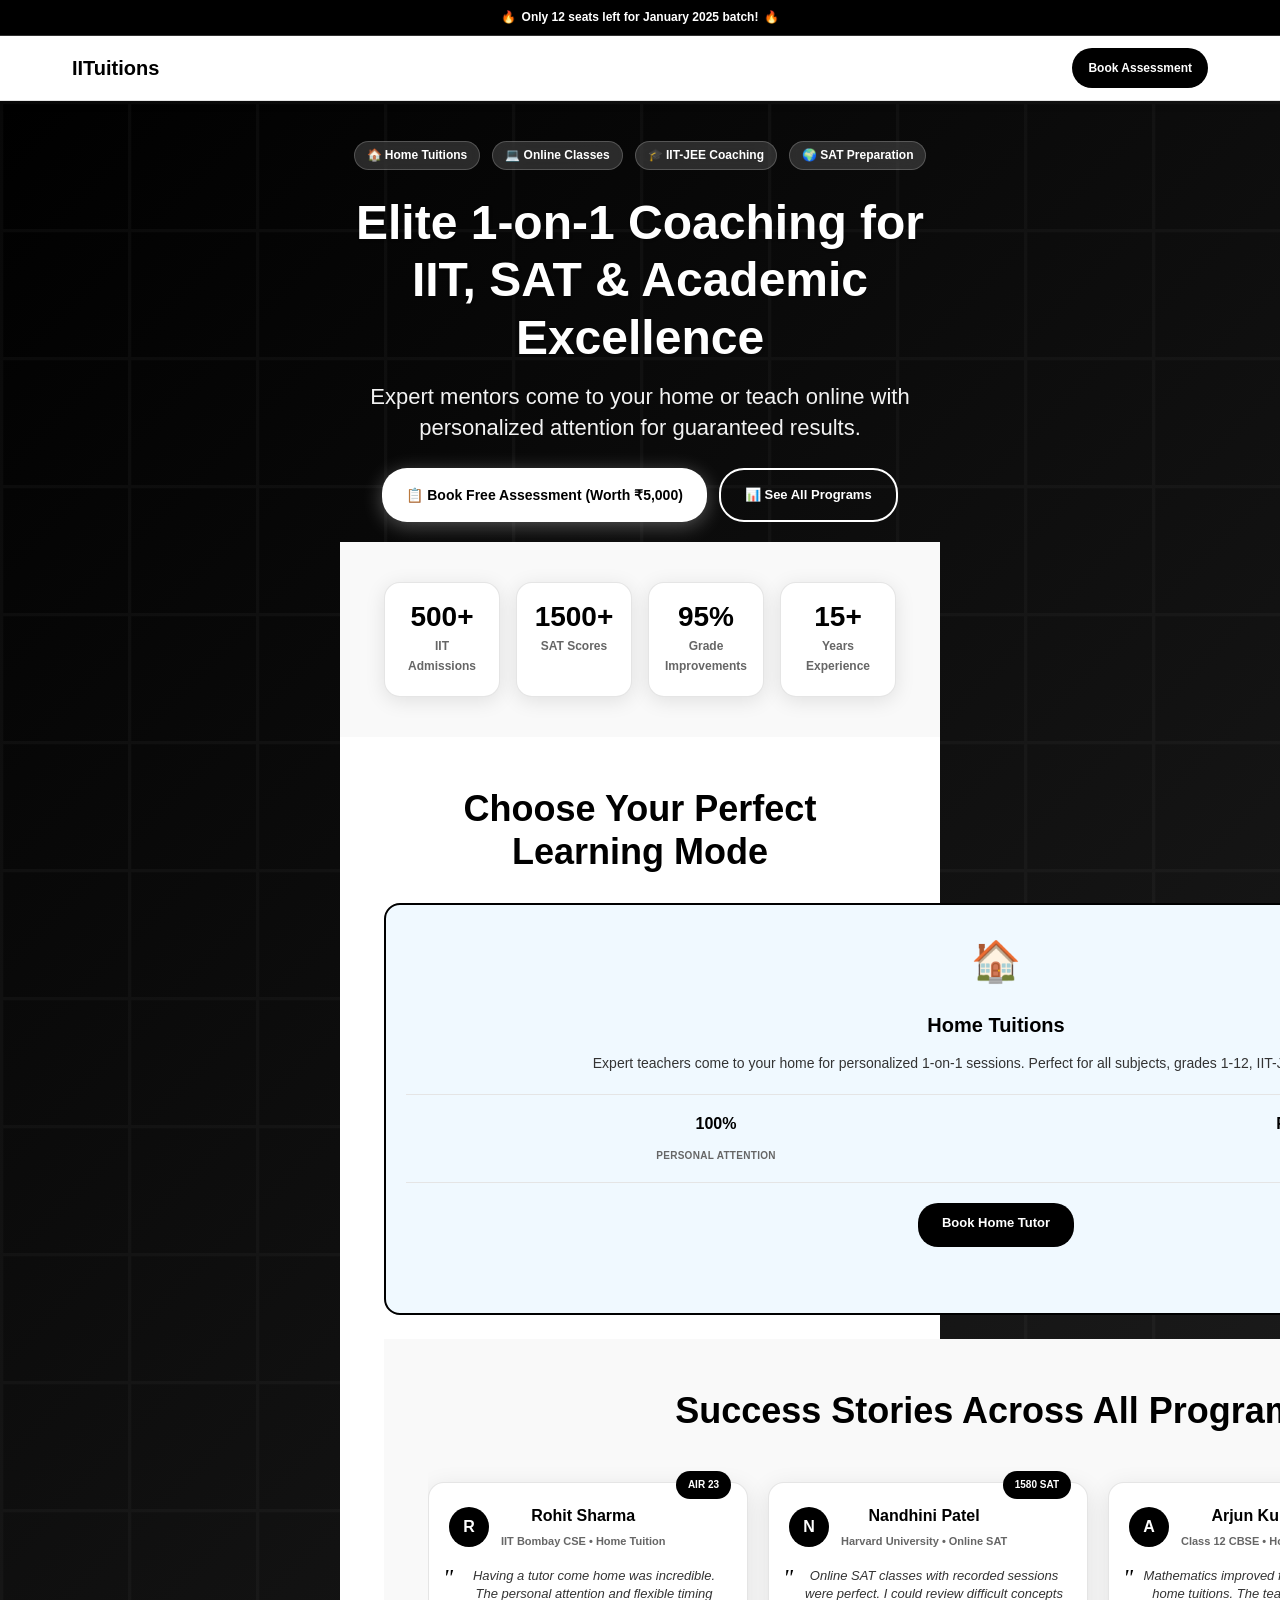
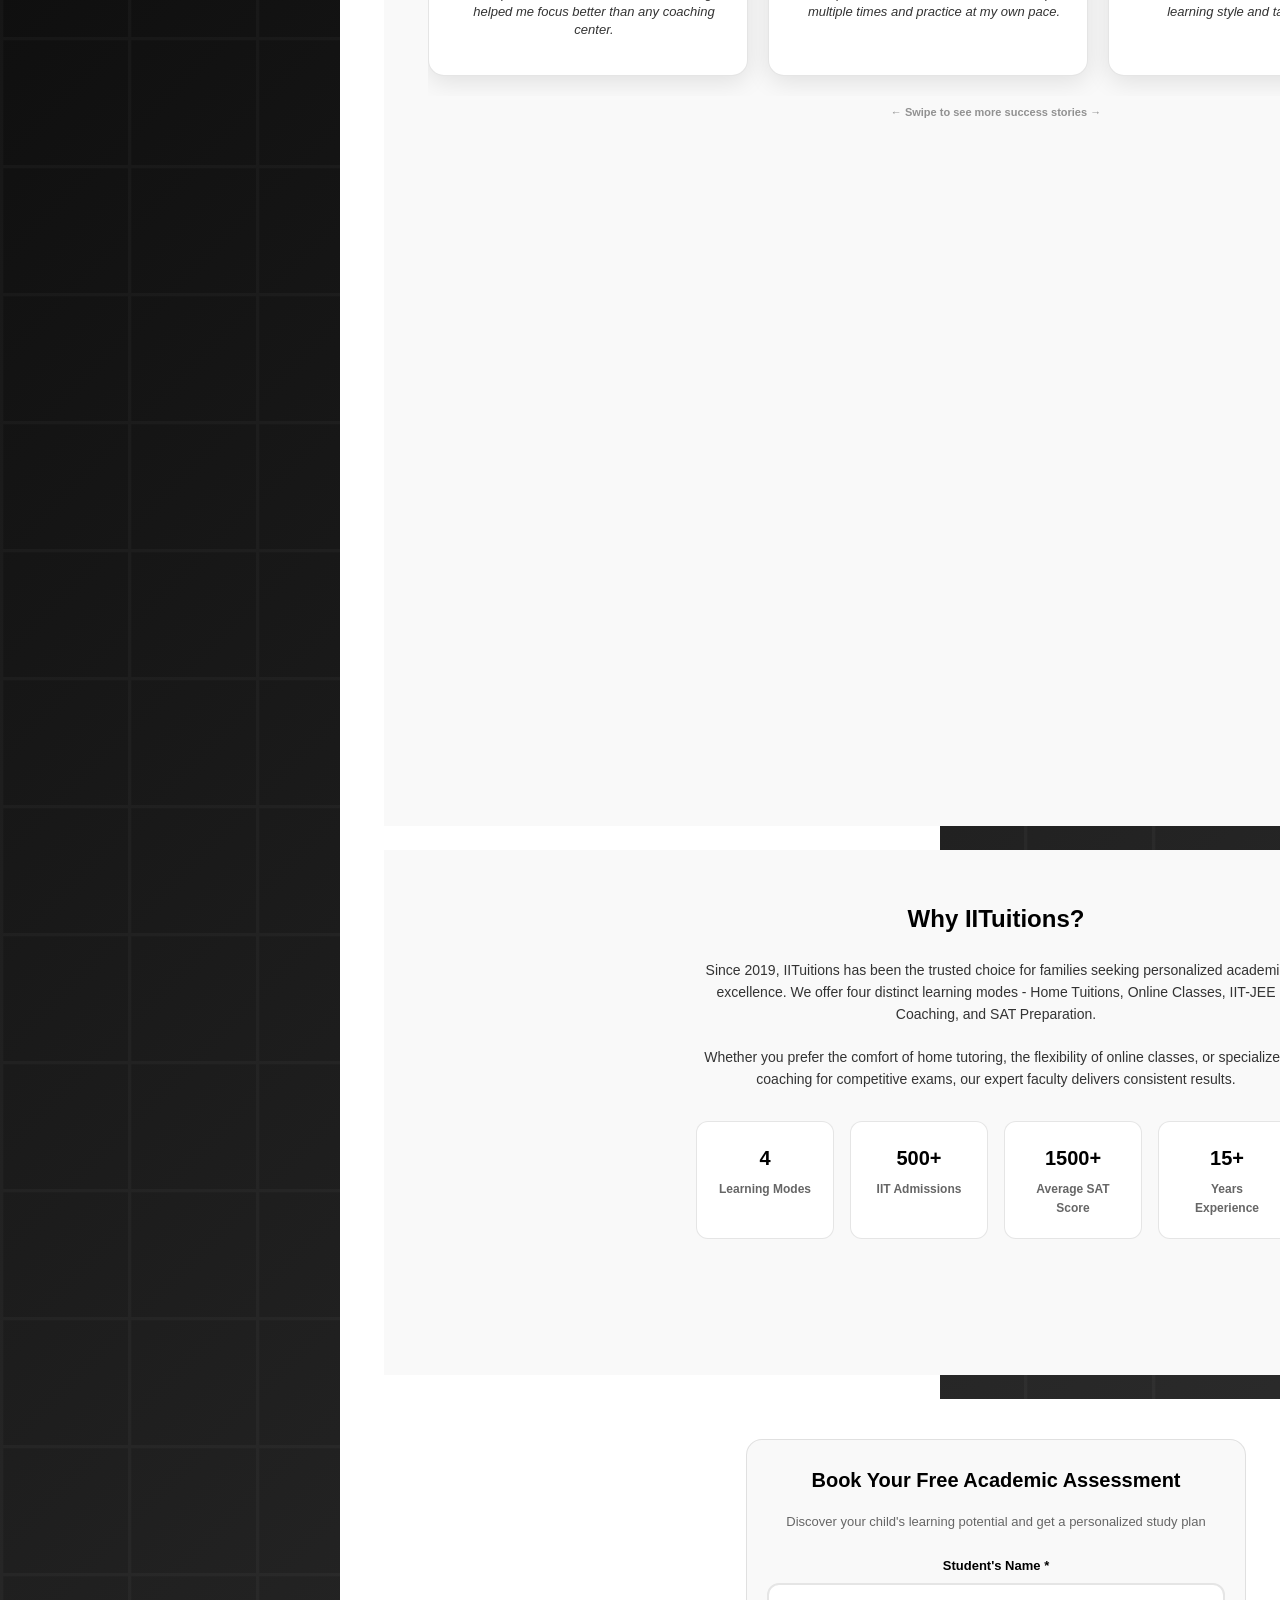
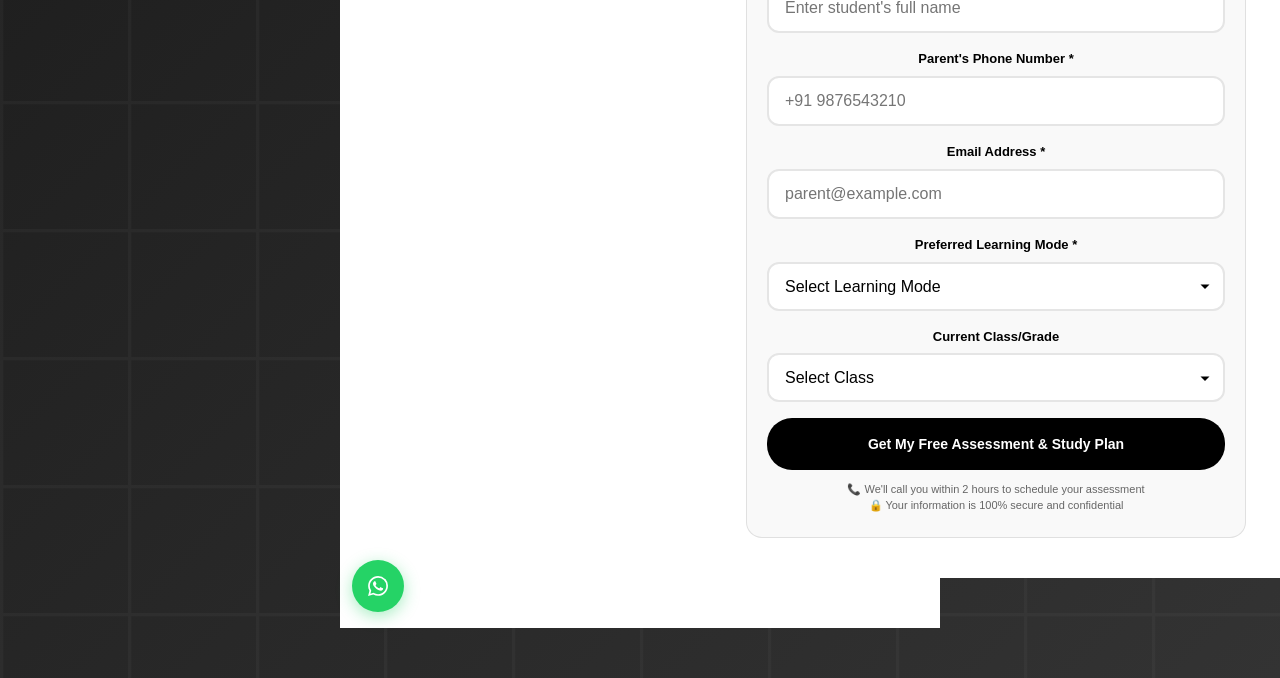
==== commit b573ba2c: "Update index.html" ====
--- a/index.html
+++ b/index.html
@@ -2,11 +2,11 @@
 <html lang="en">
 <head>
   <meta charset="utf-8" />
-  <meta name="viewport" content="width=device-width, initial-scale=1" />
-  <title>IITuitions — Home</title>
-  <meta name="description" content="IIT-JEE, SAT, and Grade 1–12 programs with diagnostics, mentorship, and proven results.">
+  <meta name="viewport" content="width=device-width, initial-scale=1, maximum-scale=1, user-scalable=no" />
+  <title>Get Your Child Into IIT - 500+ Success Stories | IITuitions</title>
+  <meta name="description" content="Personal 1-on-1 coaching from IIT alumni. 92% students achieve target ranks. Only 50 students selected annually. Book free assessment now.">
   <style>
-    /* Reset and base styles - Mobile First */
+    /* Mobile-First CSS Reset */
     * {
       margin: 0;
       padding: 0;
@@ -14,1305 +14,1619 @@
     }
 
     html {
-      font-size: 16px; /* Prevents iOS zoom on form inputs */
+      font-size: 16px;
       -webkit-text-size-adjust: 100%;
       -ms-text-size-adjust: 100%;
+      scroll-behavior: smooth;
     }
 
     body {
       font-family: -apple-system, BlinkMacSystemFont, 'Segoe UI', Roboto, 'Helvetica Neue', Arial, sans-serif;
       line-height: 1.6;
-      color: #000000; /* Black for main text */
-      background: #ffffff; /* Pure white background */
-      overflow-x: hidden; /* Prevent horizontal scroll */
+      color: #000000;
+      background: #ffffff;
+      overflow-x: hidden;
       -webkit-font-smoothing: antialiased;
       -moz-osx-font-smoothing: grayscale;
+      touch-action: manipulation;
     }
 
     /* Mobile-first container */
     .container {
       max-width: 1200px;
       margin: 0 auto;
-      padding: 0 16px;
+      padding: 0 12px;
       width: 100%;
     }
 
-    /* Mobile-first header with black theme */
+    /* Mobile Header */
     .site-header {
       background: #ffffff;
       box-shadow: 0 2px 10px rgba(0, 0, 0, 0.1);
       position: sticky;
       top: 0;
       z-index: 100;
-      padding: 16px 0;
-      width: 100%;
-      border-bottom: 2px solid rgba(0, 0, 0, 0.1);
+      padding: 8px 0;
+      border-bottom: 1px solid rgba(0, 0, 0, 0.1);
     }
 
     .header-row {
       display: flex;
       align-items: center;
       justify-content: space-between;
-      min-height: 44px; /* iOS minimum touch target */
-    }
-
-    .branding {
+      min-height: 48px;
+    }
+
+    .logo {
+      font-size: 20px;
+      font-weight: 800;
+      color: #000000;
+      text-decoration: none;
+    }
+
+    .header-cta {
+      background: #000000;
+      color: white;
+      padding: 10px 16px;
+      border-radius: 20px;
+      text-decoration: none;
+      font-weight: 600;
+      font-size: 12px;
+      transition: all 0.3s ease;
+      min-height: 40px;
       display: flex;
       align-items: center;
-      gap: 12px;
-      flex-shrink: 0;
-    }
-
-    .logo-circle {
-      width: 44px; /* iOS minimum touch target */
-      height: 44px;
+      -webkit-tap-highlight-color: rgba(0, 0, 0, 0.1);
+    }
+
+    .header-cta:hover {
+      background: #333333;
+      transform: translateY(-1px);
+    }
+
+    /* Urgency Banner - Mobile Optimized */
+    .urgency-banner {
+      background: #000000;
+      color: white;
+      text-align: center;
+      padding: 8px 12px;
+      font-weight: 600;
+      font-size: 12px;
+      border-bottom: 1px solid #333333;
+      position: relative;
+      overflow: hidden;
+    }
+
+    .urgency-text {
+      display: inline-flex;
+      align-items: center;
+      gap: 6px;
+      flex-wrap: wrap;
+      justify-content: center;
+    }
+
+    .blink {
+      animation: blink 1s infinite;
+    }
+
+    @keyframes blink {
+      0%, 50% { opacity: 1; }
+      51%, 100% { opacity: 0.5; }
+    }
+
+    /* Mobile Hero Section */
+    .hero-section {
       background: linear-gradient(135deg, #000000 0%, #333333 100%);
       color: white;
-      border-radius: 50%;
+      padding: 40px 12px 50px;
+      text-align: center;
+      position: relative;
+      overflow: hidden;
+    }
+
+    .hero-section::before {
+      content: '';
+      position: absolute;
+      top: 0;
+      left: 0;
+      right: 0;
+      bottom: 0;
+      background: url('data:image/svg+xml,<svg xmlns="http://www.w3.org/2000/svg" viewBox="0 0 100 100"><defs><pattern id="grid" width="10" height="10" patternUnits="userSpaceOnUse"><path d="M 10 0 L 0 0 0 10" fill="none" stroke="rgba(255,255,255,0.1)" stroke-width="0.5"/></pattern></defs><rect width="100" height="100" fill="url(%23grid)" /></svg>') repeat;
+      opacity: 0.3;
+    }
+
+    .hero-content {
+      position: relative;
+      z-index: 2;
+      max-width: 600px;
+      margin: 0 auto;
+    }
+
+    /* Mobile Hero Stats */
+    .hero-stats {
+      display: grid;
+      grid-template-columns: repeat(2, 1fr);
+      gap: 8px;
+      margin-bottom: 24px;
+    }
+
+    .stat-badge {
+      background: rgba(255, 255, 255, 0.15);
+      backdrop-filter: blur(10px);
+      padding: 6px 10px;
+      border-radius: 16px;
+      font-size: 10px;
+      font-weight: 600;
+      border: 1px solid rgba(255, 255, 255, 0.2);
+      white-space: nowrap;
+      text-align: center;
+      line-height: 1.2;
+    }
+
+    /* Mobile Headlines */
+    .hero-headline {
+      font-size: 24px;
+      font-weight: 800;
+      line-height: 1.2;
+      margin-bottom: 16px;
+      text-shadow: 1px 1px 3px rgba(0, 0, 0, 0.3);
+    }
+
+    .hero-subheadline {
+      font-size: 15px;
+      opacity: 0.95;
+      margin-bottom: 24px;
+      line-height: 1.4;
+    }
+
+    /* Mobile CTAs */
+    .hero-ctas {
+      display: flex;
+      flex-direction: column;
+      gap: 12px;
+      margin-bottom: 20px;
+    }
+
+    .btn-hero-primary {
+      background: white;
+      color: #000000;
+      font-weight: 700;
+      padding: 16px 24px;
+      font-size: 14px;
+      border-radius: 25px;
+      text-decoration: none;
+      box-shadow: 0 4px 20px rgba(255, 255, 255, 0.3);
+      transition: all 0.3s ease;
+      min-height: 52px;
       display: flex;
       align-items: center;
       justify-content: center;
-      font-weight: 700;
-      font-size: 16px;
-      flex-shrink: 0;
-    }
-
-    .brand-name {
-      font-size: 22px;
-      font-weight: 700;
-      color: #000000; /* Black */
-      white-space: nowrap;
-    }
-
-    /* Enhanced mobile hamburger menu */
-    .hamburger-menu {
-      background: none;
-      border: none;
-      width: 44px; /* iOS minimum touch target */
-      height: 44px;
-      cursor: pointer;
-      display: flex;
-      flex-direction: column;
-      justify-content: center;
-      align-items: center;
-      gap: 4px;
-      padding: 8px;
-      border-radius: 8px;
-      transition: background-color 0.3s ease;
-      -webkit-tap-highlight-color: rgba(0, 0, 0, 0.2);
-    }
-
-    .hamburger-menu:active {
-      background-color: rgba(0, 0, 0, 0.1);
-    }
-
-    .hamburger-menu span {
-      width: 24px;
-      height: 3px;
-      background: #000000;
-      border-radius: 2px;
-      transition: all 0.3s cubic-bezier(0.68, -0.55, 0.265, 1.55);
-      transform-origin: center;
-    }
-
-    .hamburger-menu.active span:nth-child(1) {
-      transform: rotate(45deg) translate(6px, 6px);
-      background: #000000;
-    }
-
-    .hamburger-menu.active span:nth-child(2) {
-      opacity: 0;
-      transform: scale(0);
-    }
-
-    .hamburger-menu.active span:nth-child(3) {
-      transform: rotate(-45deg) translate(6px, -6px);
-      background: #000000;
-    }
-
-    /* Enhanced mobile menu overlay with black theme */
-    .mobile-menu {
-      position: fixed;
-      top: 0;
-      left: 0;
-      width: 100%;
-      height: 100vh;
-      height: 100dvh; /* Dynamic viewport height for mobile browsers */
-      background: rgba(0, 0, 0, 0.95);
-      backdrop-filter: blur(10px);
-      -webkit-backdrop-filter: blur(10px);
-      display: flex;
-      flex-direction: column;
-      justify-content: center;
-      align-items: center;
-      opacity: 0;
-      visibility: hidden;
-      transition: all 0.4s cubic-bezier(0.68, -0.55, 0.265, 1.55);
-      z-index: 200;
-      overflow: hidden;
-    }
-
-    .mobile-menu.active {
-      opacity: 1;
-      visibility: visible;
-    }
-
-    .mobile-menu a {
-      color: #fff;
+      text-align: center;
+      -webkit-tap-highlight-color: rgba(0, 0, 0, 0.1);
+    }
+
+    .btn-hero-secondary {
+      background: transparent;
+      color: white;
+      border: 2px solid white;
+      font-weight: 600;
+      padding: 14px 24px;
+      font-size: 13px;
+      border-radius: 25px;
       text-decoration: none;
-      font-size: 28px;
-      font-weight: 600;
-      margin: 20px 0;
-      padding: 16px 32px;
-      border-radius: 12px;
-      transform: translateY(30px);
-      opacity: 0;
-      transition: all 0.4s cubic-bezier(0.68, -0.55, 0.265, 1.55);
-      min-height: 60px; /* iOS minimum touch target */
-      min-width: 200px;
+      transition: all 0.3s ease;
+      min-height: 48px;
       display: flex;
       align-items: center;
       justify-content: center;
-      white-space: nowrap;
-      -webkit-tap-highlight-color: rgba(0, 0, 0, 0.3);
-    }
-
-    .mobile-menu.active a {
-      transform: translateY(0);
-      opacity: 1;
-    }
-
-    .mobile-menu.active a:nth-child(1) { transition-delay: 0.1s; }
-    .mobile-menu.active a:nth-child(2) { transition-delay: 0.2s; }
-    .mobile-menu.active a:nth-child(3) { transition-delay: 0.3s; }
-    .mobile-menu.active a:nth-child(4) { transition-delay: 0.4s; }
-    .mobile-menu.active a:nth-child(5) { transition-delay: 0.5s; }
-    .mobile-menu.active a:nth-child(6) { transition-delay: 0.6s; }
-
-    .mobile-menu a:hover,
-    .mobile-menu a:active {
-      background: rgba(255, 255, 255, 0.2);
-      color: #ffffff;
-      transform: translateY(0) scale(1.05);
-    }
-
-    /* Desktop nav (hidden on mobile) */
-    .nav-actions {
-      display: none;
-    }
-
-    /* Enhanced mobile-optimized buttons - Black theme */
-    .btn {
+      text-align: center;
+      -webkit-tap-highlight-color: rgba(255, 255, 255, 0.1);
+    }
+
+    .btn-hero-primary:hover {
+      transform: translateY(-2px);
+      box-shadow: 0 6px 25px rgba(255, 255, 255, 0.4);
+    }
+
+    .btn-hero-secondary:hover {
+      background: white;
+      color: #000000;
+    }
+
+    /* Mobile Guarantee */
+    .hero-guarantee {
+      background: rgba(255, 255, 255, 0.1);
+      color: #e5e5e5;
+      padding: 10px 16px;
+      border-radius: 20px;
+      display: inline-block;
+      font-size: 11px;
+      font-weight: 600;
+      border: 1px solid rgba(255, 255, 255, 0.2);
+      line-height: 1.3;
+      max-width: 90%;
+    }
+
+    /* Mobile Trust Section */
+    .trust-section {
+      background: #f9f9f9;
+      padding: 40px 12px;
+      text-align: center;
+    }
+
+    .trust-grid {
+      display: grid;
+      grid-template-columns: repeat(2, 1fr);
+      gap: 16px;
+      max-width: 500px;
+      margin: 0 auto;
+    }
+
+    .trust-stat {
+      background: white;
+      padding: 20px 16px;
+      border-radius: 16px;
+      box-shadow: 0 4px 20px rgba(0, 0, 0, 0.1);
+      border: 1px solid rgba(0, 0, 0, 0.1);
+      transition: transform 0.3s ease;
+    }
+
+    .trust-stat:hover {
+      transform: translateY(-2px);
+    }
+
+    .trust-number {
+      font-size: 28px;
+      font-weight: 800;
+      color: #000000;
+      line-height: 1;
+      margin-bottom: 6px;
+    }
+
+    .trust-label {
+      font-size: 12px;
+      color: #666666;
+      font-weight: 600;
+    }
+
+    /* Mobile Programs Section */
+    .programs-section {
+      padding: 50px 12px;
+      background: white;
+    }
+
+    .section-title {
+      font-size: 24px;
+      font-weight: 700;
+      text-align: center;
+      margin-bottom: 30px;
+      color: #000000;
+      line-height: 1.2;
+    }
+
+    .programs-grid {
+      display: grid;
+      grid-template-columns: 1fr;
+      gap: 24px;
+      max-width: 600px;
+      margin: 0 auto;
+    }
+
+    .program-card {
+      background: #f9f9f9;
+      border-radius: 16px;
+      padding: 24px 20px;
+      text-align: center;
+      border: 2px solid transparent;
+      transition: all 0.3s ease;
+      position: relative;
+      overflow: hidden;
+    }
+
+    .program-card.featured {
+      border-color: #000000;
+      background: #f0f9ff;
+    }
+
+    .program-badge {
+      position: absolute;
+      top: -8px;
+      right: 16px;
       background: #000000;
       color: white;
-      border: none;
-      padding: 14px 24px;
-      border-radius: 25px;
+      padding: 4px 12px;
+      border-radius: 12px;
+      font-size: 10px;
       font-weight: 600;
-      cursor: pointer;
-      text-decoration: none;
-      display: inline-flex;
-      align-items: center;
-      justify-content: center;
-      transition: all 0.3s cubic-bezier(0.68, -0.55, 0.265, 1.55);
+    }
+
+    .program-card:hover {
+      border-color: #000000;
+      transform: translateY(-4px);
+      box-shadow: 0 8px 25px rgba(0, 0, 0, 0.1);
+    }
+
+    .program-icon {
+      font-size: 40px;
+      margin-bottom: 16px;
+    }
+
+    .program-title {
+      font-size: 20px;
+      font-weight: 700;
+      color: #000000;
+      margin-bottom: 12px;
+    }
+
+    .program-desc {
+      color: #333333;
+      line-height: 1.5;
+      margin-bottom: 20px;
+      font-size: 14px;
+    }
+
+    .program-stats {
+      display: flex;
+      justify-content: space-around;
+      margin-bottom: 20px;
+      padding: 16px 0;
+      border-top: 1px solid #e5e5e5;
+      border-bottom: 1px solid #e5e5e5;
+    }
+
+    .stat-item {
+      text-align: center;
+    }
+
+    .stat-num {
+      display: block;
       font-size: 16px;
-      text-align: center;
-      min-height: 44px; /* iOS minimum touch target */
-      min-width: 44px;
-      -webkit-tap-highlight-color: rgba(0, 0, 0, 0.3);
-      touch-action: manipulation;
-      user-select: none;
-      -webkit-user-select: none;
-    }
-
-    .btn:hover,
-    .btn:focus {
-      background: #333333;
-      transform: translateY(-2px);
-      box-shadow: 0 4px 15px rgba(0, 0, 0, 0.3);
-    }
-
-    .btn:active {
-      transform: translateY(0);
-      transition: transform 0.1s ease;
-    }
-
-    .btn-outline {
-      background: transparent;
-      color: #000000;
-      border: 2px solid #000000;
-    }
-
-    .btn-outline:hover,
-    .btn-outline:focus {
+      font-weight: 800;
+      color: #000000;
+      margin-bottom: 4px;
+    }
+
+    .stat-label {
+      font-size: 10px;
+      color: #666666;
+      font-weight: 600;
+      text-transform: uppercase;
+      letter-spacing: 0.3px;
+    }
+
+    .program-cta {
       background: #000000;
       color: white;
-    }
-
-    .w-100 {
-      width: 100%;
-    }
-
-    /* Section styling */
-    .section-title {
-      font-size: 28px;
+      padding: 12px 24px;
+      border-radius: 20px;
+      text-decoration: none;
+      font-weight: 600;
+      font-size: 13px;
+      transition: all 0.3s ease;
+      display: inline-block;
+      min-height: 44px;
+      line-height: 1.2;
+      -webkit-tap-highlight-color: rgba(0, 0, 0, 0.1);
+    }
+
+    .program-cta:hover {
+      background: #333333;
+      transform: translateY(-1px);
+    }
+
+    /* Mobile Problem Section */
+    .problem-section {
+      padding: 50px 12px;
+      background: white;
+    }
+
+    .problem-grid {
+      display: grid;
+      grid-template-columns: 1fr;
+      gap: 20px;
+      max-width: 600px;
+      margin: 0 auto;
+    }
+
+    .problem-card {
+      background: #f5f5f5;
+      border-left: 4px solid #ff4444;
+      padding: 20px;
+      border-radius: 12px;
+    }
+
+    .solution-card {
+      background: #f0f9ff;
+      border-left: 4px solid #000000;
+      padding: 20px;
+      border-radius: 12px;
+    }
+
+    .card-title {
+      font-size: 16px;
       font-weight: 700;
-      text-align: center;
-      margin: 40px 0 30px;
-      color: #000000;
-    }
-
-    /* Mobile-optimized horizontal scroll */
-    .h-scroll {
+      margin-bottom: 12px;
+      color: #000000;
+    }
+
+    .card-text {
+      color: #333333;
+      line-height: 1.5;
+      font-size: 14px;
+    }
+
+    /* Mobile Success Stories */
+    .success-section {
+      padding: 50px 12px;
+      background: #f9f9f9;
+    }
+
+    .success-scroll {
       display: flex;
       gap: 20px;
       overflow-x: auto;
-      overflow-y: hidden;
-      padding: 20px 0 30px 0;
+      padding: 20px 0;
       scroll-snap-type: x mandatory;
       -webkit-overflow-scrolling: touch;
-      scroll-behavior: smooth;
-      scrollbar-width: thin;
-      scrollbar-color: #000000 transparent;
-    }
-
-    .h-scroll::-webkit-scrollbar {
-      height: 6px;
-    }
-
-    .h-scroll::-webkit-scrollbar-track {
-      background: rgba(0, 0, 0, 0.1);
-      border-radius: 3px;
-    }
-
-    .h-scroll::-webkit-scrollbar-thumb {
-      background: #000000;
-      border-radius: 3px;
-    }
-
-    .h-scroll::-webkit-scrollbar-thumb:hover {
-      background: #333333;
-    }
-
-    /* Card styles */
-    .card {
+      scrollbar-width: none;
+      -ms-overflow-style: none;
+    }
+
+    .success-scroll::-webkit-scrollbar {
+      display: none;
+    }
+
+    .success-card {
       background: white;
       border-radius: 16px;
-      padding: 24px;
-      box-shadow: 0 4px 20px rgba(0, 0, 0, 0.1);
-      transition: transform 0.3s ease;
+      padding: 20px;
+      min-width: 280px;
+      max-width: 320px;
+      scroll-snap-align: start;
+      box-shadow: 0 6px 25px rgba(0, 0, 0, 0.1);
       border: 1px solid rgba(0, 0, 0, 0.1);
-    }
-
-    .card:hover {
-      transform: translateY(-4px);
-      box-shadow: 0 8px 30px rgba(0, 0, 0, 0.15);
-    }
-
-    .review-card {
-      min-width: 280px;
-      scroll-snap-align: start;
-    }
-
-    .card-profile {
+      position: relative;
+      flex-shrink: 0;
+    }
+
+    .success-rank {
+      position: absolute;
+      top: -12px;
+      right: 16px;
+      background: #000000;
+      color: white;
+      padding: 6px 12px;
+      border-radius: 16px;
+      font-size: 10px;
+      font-weight: 700;
+    }
+
+    .student-profile {
       display: flex;
       align-items: center;
       gap: 12px;
       margin-bottom: 16px;
     }
 
-    .avatar {
-      width: 50px;
-      height: 50px;
+    .student-avatar {
+      width: 40px;
+      height: 40px;
       border-radius: 50%;
       background: #000000;
       color: white;
       display: flex;
       align-items: center;
       justify-content: center;
+      font-size: 16px;
       font-weight: 700;
+    }
+
+    .student-name {
       font-size: 16px;
-    }
-
-    .quote {
+      font-weight: 700;
+      color: #000000;
+      margin-bottom: 4px;
+    }
+
+    .student-college {
+      color: #666666;
+      font-size: 11px;
+      font-weight: 600;
+    }
+
+    .success-quote {
       font-style: italic;
+      font-size: 13px;
+      line-height: 1.4;
       color: #333333;
-      margin-bottom: 12px;
-      font-size: 16px;
-    }
-
-    .muted {
-      color: #666666;
-      font-size: 14px;
-    }
-
-    /* Stars rating */
-    .stars::before {
-      content: "⭐⭐⭐⭐⭐";
-      color: #000000;
-    }
-
-    /* Programs grid */
-    .cards-grid {
+      margin-bottom: 16px;
+      position: relative;
+      padding-left: 12px;
+    }
+
+    .success-quote::before {
+      content: '"';
+      font-size: 24px;
+      color: #000000;
+      position: absolute;
+      top: -6px;
+      left: -6px;
+      font-family: serif;
+    }
+
+    /* Mobile Faculty Section */
+    .faculty-section {
+      padding: 50px 12px;
+      background: white;
+    }
+
+    .faculty-grid {
       display: grid;
       grid-template-columns: 1fr;
       gap: 20px;
-      margin: 30px 0;
-    }
-
-    .card-emoji {
-      font-size: 48px;
+      max-width: 600px;
+      margin: 0 auto;
+    }
+
+    .faculty-point {
+      display: flex;
+      align-items: flex-start;
+      gap: 12px;
+      padding: 16px;
+      background: #f9f9f9;
+      border-radius: 12px;
+      border-left: 3px solid #000000;
+    }
+
+    .faculty-icon {
+      font-size: 20px;
+      margin-top: 2px;
+      flex-shrink: 0;
+    }
+
+    .faculty-text {
+      flex: 1;
+    }
+
+    .faculty-title {
+      font-size: 14px;
+      font-weight: 700;
+      color: #000000;
+      margin-bottom: 6px;
+    }
+
+    .faculty-desc {
+      color: #333333;
+      font-size: 12px;
+      line-height: 1.4;
+    }
+
+    /* Mobile Guarantees Section */
+    .guarantees-section {
+      padding: 50px 12px;
+      background: #f0f9ff;
+    }
+
+    .guarantees-grid {
+      display: grid;
+      grid-template-columns: 1fr;
+      gap: 16px;
+      max-width: 500px;
+      margin: 0 auto;
+    }
+
+    .guarantee-card {
+      background: white;
+      border: 2px solid #000000;
+      border-radius: 16px;
+      padding: 20px;
+      text-align: center;
+      position: relative;
+    }
+
+    .guarantee-badge {
+      position: absolute;
+      top: -10px;
+      left: 50%;
+      transform: translateX(-50%);
+      background: #000000;
+      color: white;
+      padding: 4px 12px;
+      border-radius: 12px;
+      font-size: 10px;
+      font-weight: 700;
+    }
+
+    .guarantee-title {
+      font-size: 16px;
+      font-weight: 700;
+      color: #000000;
+      margin: 12px 0 8px;
+    }
+
+    .guarantee-desc {
+      color: #333333;
+      line-height: 1.4;
+      font-size: 12px;
+    }
+
+    /* Mobile About Section */
+    .about-section {
+      padding: 50px 12px;
+      background: #f9f9f9;
+    }
+
+    .about-content {
+      max-width: 600px;
+      margin: 0 auto;
+      text-align: center;
+    }
+
+    .about-title {
+      font-size: 24px;
+      font-weight: 700;
+      margin-bottom: 20px;
+      color: #000000;
+    }
+
+    .about-text {
+      color: #333333;
+      line-height: 1.6;
+      margin-bottom: 20px;
+      font-size: 14px;
+    }
+
+    .about-highlights {
+      display: grid;
+      grid-template-columns: repeat(2, 1fr);
+      gap: 16px;
+      margin-top: 30px;
+    }
+
+    .highlight-item {
+      background: white;
+      padding: 20px;
+      border-radius: 12px;
+      border: 1px solid rgba(0, 0, 0, 0.1);
+    }
+
+    .highlight-number {
+      font-size: 20px;
+      font-weight: 800;
+      color: #000000;
+      margin-bottom: 6px;
+    }
+
+    .highlight-text {
+      color: #666666;
+      font-size: 12px;
+      font-weight: 600;
+    }
+
+    /* Mobile Final CTA */
+    .final-cta-section {
+      background: linear-gradient(135deg, #000000 0%, #333333 100%);
+      color: white;
+      padding: 50px 12px;
+      text-align: center;
+    }
+
+    .final-cta-content {
+      max-width: 500px;
+      margin: 0 auto;
+    }
+
+    .final-cta-title {
+      font-size: 24px;
+      font-weight: 800;
+      margin-bottom: 16px;
+      line-height: 1.2;
+    }
+
+    .final-cta-subtitle {
+      font-size: 14px;
+      margin-bottom: 20px;
+      opacity: 0.95;
+    }
+
+    .scarcity-text {
+      background: rgba(255, 255, 255, 0.1);
+      color: #ffffff;
+      padding: 8px 12px;
+      border-radius: 16px;
+      display: inline-block;
+      font-size: 11px;
+      font-weight: 600;
+      margin-bottom: 20px;
+      border: 1px solid rgba(255, 255, 255, 0.2);
+    }
+
+    /* Mobile Form Section */
+    .form-section {
+      background: white;
+      padding: 40px 12px;
+    }
+
+    .form-container {
+      max-width: 500px;
+      margin: 0 auto;
+      background: #f9f9f9;
+      padding: 24px 20px;
+      border-radius: 16px;
+      border: 1px solid rgba(0, 0, 0, 0.1);
+    }
+
+    .form-title {
+      font-size: 20px;
+      font-weight: 700;
       text-align: center;
       margin-bottom: 16px;
-    }
-
-    .cards-grid h3 {
-      font-size: 24px;
-      font-weight: 700;
-      margin-bottom: 12px;
+      color: #000000;
+    }
+
+    .form-subtitle {
       text-align: center;
-      color: #000000;
-    }
-
-    .cards-grid p {
-      color: #333333;
-      text-align: center;
-      margin-bottom: 20px;
-      line-height: 1.6;
-    }
-
-    /* Contact section */
-    .contact-wrap {
-      margin: 60px auto;
-    }
-
-    .contact-card {
-      background: linear-gradient(135deg, rgba(0, 0, 0, 0.05), rgba(0, 0, 0, 0.05));
-      border-radius: 20px;
-      padding: 30px;
-      border: 1px solid rgba(0, 0, 0, 0.2);
-    }
-
-    .contact-head {
-      text-align: center;
-      margin-bottom: 30px;
-    }
-
-    .contact-head h2 {
-      font-size: 32px;
-      font-weight: 700;
-      color: #000000;
-      margin-bottom: 10px;
-    }
-
-    .badge-open {
+      color: #666666;
+      margin-bottom: 24px;
+      font-size: 13px;
+    }
+
+    .form-row {
+      margin-bottom: 16px;
+    }
+
+    .form-row label {
+      display: block;
+      margin-bottom: 6px;
+      font-weight: 600;
+      color: #000000;
+      font-size: 13px;
+    }
+
+    .form-row input,
+    .form-row select {
+      width: 100%;
+      padding: 14px 16px;
+      border: 2px solid #e5e5e5;
+      border-radius: 12px;
+      font-size: 16px;
+      font-family: inherit;
+      transition: border-color 0.3s ease;
+      background: white;
+      color: #000000;
+      -webkit-appearance: none;
+      appearance: none;
+    }
+
+    .form-row input:focus,
+    .form-row select:focus {
+      outline: none;
+      border-color: #000000;
+      box-shadow: 0 0 0 3px rgba(0, 0, 0, 0.1);
+    }
+
+    .form-row select {
+      background-image: url('data:image/svg+xml;utf8,<svg xmlns="http://www.w3.org/2000/svg" width="12" height="12" viewBox="0 0 12 12"><path fill="black" d="M6 9L1.5 4.5h9z"/></svg>');
+      background-repeat: no-repeat;
+      background-position: right 12px center;
+      padding-right: 32px;
+    }
+
+    .btn-form {
       background: #000000;
       color: white;
-      padding: 8px 16px;
-      border-radius: 20px;
+      border: none;
+      padding: 16px 24px;
+      border-radius: 25px;
+      font-weight: 700;
       font-size: 14px;
-      font-weight: 600;
-    }
-
-    .contact-grid {
-      display: grid;
-      grid-template-columns: 1fr;
-      gap: 30px;
-    }
-
-    .info-row {
-      display: flex;
-      align-items: flex-start;
-      gap: 15px;
-      margin-bottom: 20px;
-    }
-
-    .icon {
-      font-size: 24px;
-      min-width: 30px;
-    }
-
-    .info-title {
-      font-weight: 600;
-      color: #000000;
-      margin-bottom: 5px;
-    }
-
-    .info-sub {
-      color: #333333;
-      font-size: 14px;
-    }
-
-    .info-links {
-      display: flex;
-      flex-wrap: wrap;
-      gap: 10px;
-    }
-
-    .chip {
-      background: #000000;
-      color: white;
-      padding: 8px 16px;
-      border-radius: 20px;
-      text-decoration: none;
-      font-size: 14px;
-      font-weight: 500;
+      width: 100%;
+      cursor: pointer;
       transition: all 0.3s ease;
-    }
-
-    .chip:hover {
+      min-height: 52px;
+      -webkit-tap-highlight-color: rgba(0, 0, 0, 0.1);
+    }
+
+    .btn-form:hover {
       background: #333333;
-      transform: translateY(-2px);
-    }
-
-    .quick-actions {
-      display: grid;
-      grid-template-columns: 1fr;
-      gap: 15px;
-      margin: 30px 0;
-    }
-
-    .hours {
-      list-style: none;
-      background: white;
-      border-radius: 12px;
-      padding: 20px;
-      margin-top: 20px;
-      border: 1px solid rgba(0, 0, 0, 0.1);
-    }
-
-    .hours li {
-      display: flex;
-      justify-content: space-between;
-      align-items: center;
-      padding: 8px 0;
-      border-bottom: 1px solid rgba(0, 0, 0, 0.1);
-    }
-
-    .hours li:last-child {
-      border-bottom: none;
-    }
-
-    .hours span {
-      color: #333333;
-    }
-
-    .hours b {
-      color: #000000;
-      font-weight: 600;
-    }
-
-    /* Footer */
-    .footer-pro {
-      background: #000000;
-      color: white;
-      margin-top: 80px;
-    }
-
-    .footer-top {
-      padding: 40px 16px;
-      display: grid;
-      grid-template-columns: 1fr;
-      gap: 30px;
-    }
-
-    .brand-head {
-      display: flex;
-      align-items: center;
-      gap: 8px;
-      margin-bottom: 16px;
-    }
-
-    .brand-logo {
-      font-size: 24px;
-    }
-
-    .brand-name {
-      font-size: 24px;
-      font-weight: 700;
-      color: white;
-    }
-
-    .brand-copy {
-      color: #cccccc;
-      margin-bottom: 20px;
-      line-height: 1.6;
-    }
-
-    .foot-title {
-      font-size: 18px;
-      font-weight: 600;
-      margin-bottom: 16px;
-      color: #eeeeee;
-    }
-
-    .foot-links {
-      list-style: none;
-    }
-
-    .foot-links li {
-      margin-bottom: 8px;
-    }
-
-    .foot-links a, .foot-contacts a {
-      color: #cccccc;
-      text-decoration: none;
-      transition: color 0.3s ease;
-    }
-
-    .foot-links a:hover, .foot-contacts a:hover {
-      color: white;
-    }
-
-    .foot-contacts {
-      list-style: none;
-    }
-
-    .foot-contacts li {
-      display: flex;
-      align-items: flex-start;
-      gap: 8px;
-      margin-bottom: 12px;
-    }
-
-    .ico {
-      font-size: 16px;
-      min-width: 20px;
-    }
-
-    .footer-bar {
-      background: #1a1a1a;
-      padding: 20px 16px;
+      transform: translateY(-1px);
+      box-shadow: 0 4px 15px rgba(0, 0, 0, 0.3);
+    }
+
+    .form-note {
       text-align: center;
-      border-top: 1px solid #333333;
-    }
-
-    .bar-grid {
-      display: flex;
-      flex-direction: column;
-      gap: 16px;
-      align-items: center;
-    }
-
-    .bar-links {
-      display: flex;
-      gap: 20px;
-      flex-wrap: wrap;
-      justify-content: center;
-    }
-
-    .bar-links a {
-      color: #cccccc;
-      text-decoration: none;
-      font-size: 14px;
-    }
-
-    /* Floating action buttons - WhatsApp with original color */
+      color: #666666;
+      font-size: 11px;
+      margin-top: 12px;
+      line-height: 1.4;
+    }
+
+    /* Mobile WhatsApp Float */
     .wa-float {
       position: fixed;
-      bottom: 20px;
-      left: 16px;
-      width: 56px;
-      height: 56px;
-      background: #25D366; /* Original WhatsApp green */
+      bottom: 16px;
+      left: 12px;
+      width: 52px;
+      height: 52px;
+      background: #25D366;
       color: white;
       border-radius: 50%;
       display: flex;
       align-items: center;
       justify-content: center;
-      font-size: 24px;
+      font-size: 20px;
       text-decoration: none;
-      box-shadow: 0 4px 20px rgba(37, 211, 102, 0.4);
+      box-shadow: 0 4px 16px rgba(37, 211, 102, 0.4);
+      z-index: 1000;
       transition: all 0.3s ease;
-      z-index: 50;
     }
 
     .wa-float:hover {
       transform: scale(1.05);
-      box-shadow: 0 6px 25px rgba(37, 211, 102, 0.6);
-      background: #20BA5A;
-    }
-
-    /* Book Assessment floating button - Black theme */
-    .cta-float {
-      position: fixed;
-      bottom: 20px;
-      right: 16px;
-      background: #000000;
-      color: white;
-      padding: 12px 16px;
-      border-radius: 28px;
-      text-decoration: none;
-      font-weight: 600;
-      font-size: 12px;
-      box-shadow: 0 4px 20px rgba(0, 0, 0, 0.4);
-      transition: all 0.3s ease;
-      text-align: center;
-      line-height: 1.3;
-      min-height: 48px;
-      display: flex;
-      align-items: center;
-      justify-content: center;
-      white-space: nowrap;
-      max-width: 180px;
-      z-index: 50;
-    }
-
-    .cta-float:hover {
-      background: #333333;
-      transform: translateY(-2px);
-      box-shadow: 0 6px 25px rgba(0, 0, 0, 0.6);
-    }
-
-    /* Mobile responsiveness for floating buttons */
-    @media (max-width: 400px) {
-      .wa-float {
-        left: 12px;
-        width: 48px;
-        height: 48px;
-        font-size: 20px;
-      }
-      
-      .cta-float {
-        right: 12px;
-        font-size: 11px;
-        padding: 10px 14px;
-        max-width: 160px;
-      }
-    }
-
-    @media (max-width: 320px) {
-      .cta-float {
-        font-size: 10px;
-        padding: 8px 12px;
-        max-width: 140px;
-      }
+      box-shadow: 0 6px 20px rgba(37, 211, 102, 0.6);
     }
 
     /* Safe area for notched devices */
     @supports (padding: max(0px)) {
       .wa-float {
-        bottom: max(20px, env(safe-area-inset-bottom));
-        left: max(16px, env(safe-area-inset-left));
-      }
-      
-      .cta-float {
-        bottom: max(20px, env(safe-area-inset-bottom));
-        right: max(16px, env(safe-area-inset-right));
-      }
-    }
-
-    /* Contact Modal - Black theme */
-    .modal {
-      position: fixed;
-      top: 0;
-      left: 0;
-      width: 100%;
-      height: 100%;
-      height: 100dvh; /* Dynamic viewport height */
-      background: rgba(0, 0, 0, 0.8);
-      backdrop-filter: blur(10px);
-      -webkit-backdrop-filter: blur(10px);
-      display: none;
-      align-items: center;
-      justify-content: center;
-      z-index: 300;
-      padding: 20px;
-      overflow-y: auto;
-    }
-
-    .modal.active {
-      display: flex;
-    }
-
-    .modal-card {
-      background: white;
-      border-radius: 20px;
-      padding: 30px 24px;
-      max-width: 500px;
-      width: 100%;
-      max-height: 85vh;
-      max-height: 85dvh;
-      overflow-y: auto;
-      position: relative;
-      transform: scale(0.8) translateY(20px);
-      opacity: 0;
-      transition: all 0.3s cubic-bezier(0.68, -0.55, 0.265, 1.55);
-      border: 2px solid rgba(0, 0, 0, 0.1);
-    }
-
-    .modal.active .modal-card {
-      transform: scale(1) translateY(0);
-      opacity: 1;
-    }
-
-    .modal-close {
-      position: absolute;
-      top: 15px;
-      right: 20px;
-      background: none;
-      border: none;
-      font-size: 32px;
-      cursor: pointer;
-      color: #666666;
-      width: 44px; /* iOS minimum touch target */
-      height: 44px;
-      display: flex;
-      align-items: center;
-      justify-content: center;
-      border-radius: 50%;
-      transition: all 0.3s ease;
-      -webkit-tap-highlight-color: rgba(0,0,0,0.1);
-    }
-
-    .modal-close:hover,
-    .modal-close:focus {
-      background: #f3f4f6;
-      color: #000000;
-    }
-
-    .modal h3 {
-      font-size: 26px;
-      font-weight: 700;
-      margin-bottom: 24px;
-      color: #000000;
-      padding-right: 40px; /* Space for close button */
-    }
-
-    .form-row {
-      margin-bottom: 20px;
-    }
-
-    .form-row label {
-      display: block;
-      margin-bottom: 8px;
-      font-weight: 600;
-      color: #000000;
-      font-size: 16px;
-    }
-
-    .form-row input,
-    .form-row textarea {
-      width: 100%;
-      padding: 16px 20px;
-      border: 2px solid #e5e7eb;
-      border-radius: 12px;
-      font-size: 16px; /* Prevents iOS zoom */
-      font-family: inherit;
-      transition: border-color 0.3s ease, box-shadow 0.3s ease;
-      background: #fafafa;
-      -webkit-appearance: none;
-      appearance: none;
-      color: #000000;
-    }
-
-    .form-row input:focus,
-    .form-row textarea:focus {
-      outline: none;
-      border-color: #000000;
-      background: white;
-      box-shadow: 0 0 0 3px rgba(0, 0, 0, 0.1);
-    }
-
-    .form-row textarea {
-      resize: vertical;
-      min-height: 100px;
-    }
-
-    .form-note {
-      text-align: center;
-      color: #666666;
-      font-size: 14px;
-      margin-top: 15px;
-      line-height: 1.5;
-    }
-
-    /* Complete Mobile Optimization Enhancements */
-    
-    /* Performance optimizations */
-    .card,
-    .btn,
-    .chip {
-      will-change: transform;
-      backface-visibility: hidden;
-      -webkit-backface-visibility: hidden;
-    }
-
-    /* Enhanced touch feedback */
-    .btn, .chip, .card, .hamburger-menu {
-      -webkit-tap-highlight-color: rgba(0, 0, 0, 0.2);
-      touch-action: manipulation;
-      user-select: none;
-      -webkit-user-select: none;
-    }
-
-    /* Improved accessibility */
-    .btn:focus,
-    .chip:focus,
-    input:focus,
-    textarea:focus {
-      outline: 2px solid #000000;
-      outline-offset: 2px;
-    }
-
-    /* Prevent zoom on inputs (iOS) */
-    input[type="text"],
-    input[type="email"],
-    input[type="tel"],
-    textarea,
-    select {
-      font-size: 16px !important;
-      transform: translateZ(0);
-      -webkit-appearance: none;
-      appearance: none;
-    }
-
-    /* Smooth scrolling for the entire page */
-    html {
-      scroll-behavior: smooth;
-    }
-
-    /* Hide tutor register button on desktop */
+        bottom: max(16px, env(safe-area-inset-bottom));
+        left: max(12px, env(safe-area-inset-left));
+      }
+      
+      .site-header {
+        padding-top: max(8px, env(safe-area-inset-top));
+      }
+    }
+
+    /* Tablet Responsive Design */
     @media (min-width: 768px) {
       .container {
+        padding: 0 24px;
+      }
+      
+      .hero-headline {
+        font-size: 36px;
+      }
+      
+      .hero-subheadline {
+        font-size: 18px;
+      }
+      
+      .hero-stats {
+        display: flex;
+        justify-content: center;
+        gap: 12px;
+        flex-wrap: wrap;
+      }
+      
+      .stat-badge {
+        font-size: 12px;
+        padding: 6px 12px;
+      }
+      
+      .section-title {
+        font-size: 32px;
+      }
+      
+      .final-cta-title {
+        font-size: 36px;
+      }
+      
+      .trust-grid {
+        grid-template-columns: repeat(4, 1fr);
+        max-width: 800px;
+      }
+      
+      .programs-grid {
+        grid-template-columns: repeat(2, 1fr);
+        max-width: 900px;
+      }
+      
+      .problem-grid {
+        grid-template-columns: repeat(2, 1fr);
+        max-width: 900px;
+      }
+      
+      .guarantees-grid {
+        grid-template-columns: repeat(3, 1fr);
+        max-width: 900px;
+      }
+      
+      .faculty-grid {
+        grid-template-columns: repeat(2, 1fr);
+        max-width: 900px;
+      }
+      
+      .about-highlights {
+        grid-template-columns: repeat(4, 1fr);
+      }
+      
+      .hero-ctas {
+        flex-direction: row;
+        justify-content: center;
+      }
+    }
+
+    /* Desktop Responsive Design */
+    @media (min-width: 1024px) {
+      .container {
         padding: 0 32px;
       }
-
-      .hamburger-menu {
-        display: none;
-      }
-
-      .nav-actions {
-        display: flex;
-        align-items: center;
-        gap: 16px;
-      }
-
-      .mobile-menu {
-        display: none;
-      }
-
+      
+      .hero-headline {
+        font-size: 48px;
+      }
+      
+      .hero-subheadline {
+        font-size: 22px;
+      }
+      
       .section-title {
         font-size: 36px;
       }
-
-      .cards-grid {
-        grid-template-columns: repeat(3, 1fr);
-        gap: 30px;
-      }
-
-      .contact-grid {
-        grid-template-columns: 1fr 1fr;
-        gap: 40px;
-        align-items: start;
-      }
-
-      .quick-actions {
-        grid-template-columns: repeat(3, 1fr);
-        gap: 20px;
-      }
-
-      .footer-top {
-        grid-template-columns: 2fr 1fr 1fr 1fr;
-        gap: 40px;
-      }
-
-      .bar-grid {
-        flex-direction: row;
-        justify-content: space-between;
-      }
-
-      .h-scroll {
-        display: grid;
-        grid-template-columns: repeat(auto-fit, minmax(300px, 1fr));
-        gap: 30px;
-        overflow: visible;
-      }
-
-      .review-card {
-        min-width: auto;
-      }
-    }
-
-    @media (min-width: 1024px) {
-      .contact-head h2 {
+      
+      .final-cta-title {
         font-size: 42px;
+      }
+    }
+
+    /* Very small devices */
+    @media (max-width: 400px) {
+      .container {
+        padding: 0 8px;
+      }
+      
+      .hero-section {
+        padding: 30px 8px 40px;
+      }
+      
+      .hero-headline {
+        font-size: 20px;
+      }
+      
+      .hero-stats {
+        grid-template-columns: 1fr;
+        gap: 6px;
+      }
+      
+      .trust-grid {
+        grid-template-columns: 1fr;
+        gap: 12px;
+      }
+      
+      .success-card {
+        min-width: 260px;
+        padding: 16px;
+      }
+      
+      .form-container {
+        padding: 20px 16px;
+      }
+      
+      .urgency-text {
+        font-size: 11px;
+      }
+    }
+
+    /* Touch interactions */
+    .btn-hero-primary:active,
+    .btn-hero-secondary:active,
+    .program-cta:active,
+    .btn-form:active,
+    .header-cta:active {
+      transform: scale(0.98);
+    }
+
+    /* High contrast mode */
+    @media (prefers-contrast: high) {
+      .trust-stat, .program-card, .success-card, .guarantee-card, .highlight-item {
+        border-width: 2px;
+      }
+    }
+
+    /* Reduced motion */
+    @media (prefers-reduced-motion: reduce) {
+      *, *::before, *::after {
+        animation-duration: 0.01ms !important;
+        animation-iteration-count: 1 !important;
+        transition-duration: 0.01ms !important;
+        scroll-behavior: auto !important;
+      }
+    }
+
+    /* Dark mode preference */
+    @media (prefers-color-scheme: dark) {
+      .urgency-banner {
+        background: #1a1a1a;
+        border-color: #444;
       }
     }
   </style>
 </head>
-<body class="page page-dashboard">
-  <!-- Header -->
+<body>
+
+  <!-- Mobile Urgency Banner -->
+  <div class="urgency-banner">
+    <div class="urgency-text">
+      <span class="blink">🔥</span>
+      <span>Only 12 seats left for January 2025 batch!</span>
+      <span class="blink">🔥</span>
+    </div>
+  </div>
+
+  <!-- Mobile Header -->
   <header class="site-header">
     <div class="container header-row">
-      <div class="branding">
-        <div class="logo-circle" aria-hidden="true">II</div>
-        <div class="brand-name">IITuitions</div>
+      <a href="#" class="logo">IITuitions</a>
+      <a href="#book-assessment" class="header-cta">Book Assessment</a>
+    </div>
+  </header>
+
+  <!-- Mobile Hero Section -->
+  <section class="hero-section">
+    <div class="hero-content">
+      <!-- Mobile Hero Stats -->
+      <div class="hero-stats">
+        <div class="stat-badge">🏠 Home Tuitions</div>
+        <div class="stat-badge">💻 Online Classes</div>
+        <div class="stat-badge">🎓 IIT-JEE Coaching</div>
+        <div class="stat-badge">🌍 SAT Preparation</div>
       </div>
 
-      <!-- Mobile hamburger -->
-      <button class="hamburger-menu" id="hamburgerBtn">
-        <span></span>
-        <span></span>
-        <span></span>
-      </button>
-
-      <!-- Desktop nav -->
-      <nav class="nav-actions" aria-label="Primary">
-        <a class="btn btn-outline" href="iit.html">IIT</a>
-        <a class="btn btn-outline" href="sat.html">SAT</a>
-        <a class="btn btn-outline" href="institutions.html">Tuitions</a>
-        <button class="btn btn-primary" onclick="openContactModal()">Contact Us</button>
-      </nav>
-    </div>
-
-    <!-- Mobile menu overlay -->
-    <nav class="mobile-menu" id="mobileMenu">
-      <a href="index.html">🏠 Home</a>
-      <a href="iit.html">🎓 IIT</a>
-      <a href="sat.html">📚 SAT</a>
-      <a href="institutions.html">🏛️ Tuitions</a>
-      <a href="#contact" onclick="closeMenuAndOpenContact()">📞 Contact</a>
-      <a href="https://forms.gle/wxgSqXpHgAgKTKBQ7" target="_blank" rel="noopener" onclick="closeMenuOnLinkClick()">👨‍🏫 Register as Tutor</a>
-    </nav>
-  </header>
-
-  <!-- Reviews: horizontal scroll -->
-  <section class="container">
-    <h2 class="section-title">Student Success Stories</h2>
-    <div class="h-scroll" aria-label="Student reviews">
-      <article class="review-card card" tabindex="0">
-        <div class="card-profile">
-          <div class="avatar" aria-hidden="true">R</div>
-          <div><strong>Arjun Sharma</strong><div class="muted">IIT Bombay (CSE)</div></div>
-        </div>
-        <p class="quote">"My math grades improved from 65% to 92% in just 6 months with online classes. The recorded sessions helped me revise concepts multiple times."
-          ⭐⭐⭐⭐⭐</p>
-        <div class="stars" data-rating="5" aria-label="5 star rating"></div>
-      </article>
-
-      <article class="review-card card" tabindex="0">
-        <div class="card-profile">
-          <div class="avatar" aria-hidden="true">A</div>
-          <div><strong>Vikram Patel</strong><div class="muted">IIT Delhi (EE)</div></div>
-        </div>
-        <p class="quote">"Having a tutor come home was amazing. One-on-one attention helped me understand Chemistry concepts I struggled with for months."
-          ⭐⭐⭐⭐⭐</p>
-        <div class="stars" data-rating="5" aria-label="5 star rating"></div>
-      </article>
-
-      <article class="review-card card" tabindex="0">
-        <div class="card-profile">
-          <div class="avatar" aria-hidden="true">Ra</div>
-          <div><strong>Rahul — AIR 120</strong><div class="muted">IIT Madras (ME)</div></div>
-        </div>
-        <p class="quote">"Proctored mocks felt like the real exam."</p>
-        <div class="stars" data-rating="4.5" aria-label="4.5 star rating"></div>
-      </article>
-
-      <article class="review-card card" tabindex="0">
-        <div class="card-profile">
-          <div class="avatar" aria-hidden="true">N</div>
-          <div><strong>Nandhini — 1580</strong><div class="muted">Harvard</div></div>
-        </div>
-        <p class="quote">"Elite mentor feedback turned tricky RC into a strength."</p>
-        <div class="stars" data-rating="5" aria-label="5 star rating"></div>
-      </article>
-
-      <article class="review-card card" tabindex="0">
-        <div class="card-profile">
-          <div class="avatar" aria-hidden="true">SC</div>
-          <div><strong>Sri Charan — 1550</strong><div class="muted">Princeton</div></div>
-        </div>
-        <p class="quote">"Started with home tuition, switched to online during exams. Both modes were excellent. Science became my favorite subject!"
-          ⭐⭐⭐⭐⭐</p>
-        <div class="stars" data-rating="5" aria-label="5 star rating"></div>
-      </article>
-    </div>
-  </section>
-
-  <!-- Programs -->
-  <section class="container" id="programs">
-    <h2 class="section-title">Our Core Programs</h2>
-    <div class="cards-grid grid-3">
-      <article class="card">
-        <div class="card-emoji" aria-hidden="true">🎓</div>
-        <h3>IIT Coaching</h3>
-        <p>Crack IIT with top mentors, diagnostics, and personalized plans.</p>
-        <a href="iit.html" class="btn btn-primary w-100">Know More</a>
-      </article>
-
-      <article class="card">
-        <div class="card-emoji" aria-hidden="true">📚</div>
-        <h3>SAT Coaching</h3>
-        <p>1500+ SAT scores with our elite methodology and mentorship.</p>
-        <a href="sat.html" class="btn btn-primary w-100">Know More</a>
-      </article>
-
-      <article class="card">
-        <div class="card-emoji" aria-hidden="true">🏛️</div>
-        <h3>Tuitions</h3>
-        <p>Grade 1–12 programs for schools — online & offline.</p>
-        <a href="institutions.html" class="btn btn-primary w-100">Know More</a>
-      </article>
-    </div>
-  </section>
-
-  <!-- Contact + Address -->
-  <section class="container contact-wrap" id="contact">
-    <div class="contact-card">
-      <div class="contact-head">
-        <h2>Contact & Address</h2>
-        <span class="badge-open">Open • 9:00 AM – 8:00 PM</span>
+      <!-- Mobile Headlines -->
+      <h1 class="hero-headline">Elite 1-on-1 Coaching for IIT, SAT & Academic Excellence</h1>
+      
+      <p class="hero-subheadline">Expert mentors come to your home or teach online with personalized attention for guaranteed results.</p>
+
+      <!-- Mobile CTAs -->
+      <div class="hero-ctas">
+        <a href="#book-assessment" class="btn-hero-primary">
+          📋 Book Free Assessment (Worth ₹5,000)
+        </a>
+        <a href="#programs" class="btn-hero-secondary">
+          📊 See All Programs
+        </a>
       </div>
 
-      <div class="contact-grid">
-        <div class="contact-info">
-          <div class="info-row">
-            <div class="icon" aria-hidden="true">📍</div>
-            <div>
-              <div class="info-title">Hyderabad, Telangana, India</div>
-              <div class="info-sub">Knowledge Park, Financial District</div>
-            </div>
-          </div>
-
-          <div class="info-row">
-            <div class="icon" aria-hidden="true">📞</div>
-            <div class="info-links">
-              <a href="tel:+917207467565" class="chip">+91 7207467565</a>
-              <a href="https://wa.me/917207467565?text=Hi%20IITuitions%2C%20I%20want%20details" target="_blank" rel="noopener" class="chip">WhatsApp</a>
-            </div>
-          </div>
-
-          <div class="info-row">
-            <div class="icon" aria-hidden="true">✉️</div>
-            <div class="info-links">
-              <a href="mailto:hello@iituitions.com" class="chip">hello@iituitions.com</a>
-            </div>
-          </div>
-
-          <div class="quick-actions">
-            <a class="btn btn-outline" href="tel:+917207467565">Call Now</a>
-            <a class="btn btn-outline" href="mailto:hello@iituitions.com">Email Us</a>
-          </div>
-
-          <ul class="hours" aria-label="Working hours">
-            <li><span>Mon–Fri</span><b>9:00 AM – 8:00 PM</b></li>
-            <li><span>Sat</span><b>9:00 AM – 6:00 PM</b></li>
-            <li><span>Sun</span><b>10:00 AM – 2:00 PM</b></li>
-          </ul>
-        </div>
+      <!-- Mobile Guarantee */
+      <div class="hero-guarantee">
+        🛡️ 100% Money-Back Guarantee + Target Achievement Promise
       </div>
     </div>
   </section>
 
-  <!-- Footer -->
-  <footer class="footer-pro">
-    <div class="container footer-top">
-      <div class="col brand-col">
-        <div class="brand-head"><span class="brand-logo" aria-hidden="true">📘</span><span class="brand-name">IITuitions</span></div>
-        <p class="brand-copy">Helping students achieve <strong>1500+ SAT</strong> scores and gain admission to top universities — and helping IIT aspirants convert effort into ranks — since 2010.</p>
-        <div class="socials"><a href="#" aria-label="Instagram" style="color: #cccccc; font-size: 18px;">📷 Instagram</a></div>
-      </div>
-
-      <div class="col">
-        <h4 class="foot-title">Quick Links</h4>
-        <ul class="foot-links">
-          <li><a href="sat.html#results">Student Results</a></li>
-          <li><a href="sat.html#offer">What We Offer</a></li>
-          <li><a href="iit.html#faculty">Our Faculty</a></li>
-          <li><a href="sat.html#community">Student Community</a></li>
-          <li><a href="#contact">Register</a></li>
-        </ul>
-      </div>
-
-      <div class="col">
-        <h4 class="foot-title">Programs</h4>
-        <ul class="foot-links">
-          <li><a href="sat.html">SAT Elite Program</a></li>
-          <li><a href="sat.html#foundation">SAT Foundation Course</a></li>
-          <li><a href="sat.html#math">SAT Math Intensive</a></li>
-          <li><a href="sat.html#verbal">SAT Verbal Excellence</a></li>
-          <li><a href="sat.html#apps">College Application Guidance</a></li>
-        </ul>
-      </div>
-
-      <div class="col">
-        <h4 class="foot-title">Contact Us</h4>
-        <ul class="foot-contacts">
-          <li><span class="ico">📞</span><a href="tel:+917207467565">+91 7207467565</a></li>
-          <li><span class="ico">✉️</span><a href="mailto:hello@iituitions.com">hello@iituitions.com</a></li>
-          <li class="addr">
-            <span class="ico">📍</span>
-            <div>iiTuitions Hub LLP,<br/>Nallagandla, Hyderabad 500019,<br/>India</div>
-          </li>
-        </ul>
+  <!-- Mobile Trust Indicators -->
+  <section class="trust-section">
+    <div class="container">
+      <div class="trust-grid">
+        <div class="trust-stat">
+          <div class="trust-number">500+</div>
+          <div class="trust-label">IIT Admissions</div>
+        </div>
+        <div class="trust-stat">
+          <div class="trust-number">1500+</div>
+          <div class="trust-label">SAT Scores</div>
+        </div>
+        <div class="trust-stat">
+          <div class="trust-number">95%</div>
+          <div class="trust-label">Grade Improvements</div>
+        </div>
+        <div class="trust-stat">
+          <div class="trust-number">15+</div>
+          <div class="trust-label">Years Experience</div>
+        </div>
       </div>
     </div>
-
-    <div class="footer-bar">
-      <div class="container bar-grid">
-        <div>© <span id="yr">2025</span> IITuitions. All rights reserved.</div>
-        <nav class="bar-links" aria-label="Legal">
-          <a href="#">Privacy Policy</a>
-          <a href="#">Terms of Service</a>
-          <a href="#">Cookie Policy</a>
-        </nav>
+  </section>
+
+  <!-- Mobile Programs Section -->
+  <section class="programs-section" id="programs">
+    <div class="container">
+      <h2 class="section-title">Choose Your Perfect Learning Mode</h2>
+      
+      <div class="programs-grid">
+        <div class="program-card featured">
+          <div class="program-badge">Most Popular</div>
+          <div class="program-icon">🏠</div>
+          <h3 class="program-title">Home Tuitions</h3>
+          <p class="program-desc">Expert teachers come to your home for personalized 1-on-1 sessions. Perfect for all subjects, grades 1-12, IIT-JEE, and SAT prep.</p>
+          <div class="program-stats">
+            <div class="stat-item">
+              <span class="stat-num">100%</span>
+              <span class="stat-label">Personal Attention</span>
+            </div>
+            <div class="stat-item">
+              <span class="stat-num">Flexible</span>
+              <span class="stat-label">Timings</span>
+            </div>
+          </div>
+          <a href="#book-assessment" class="program-cta">Book Home Tutor</a>
+        </div>
+
+        <div class="program-card">
+          <div class="program-icon">💻</div>
+          <h3 class="program-title">Online Tuitions</h3>
+          <p class="program-desc">Interactive online classes with recorded sessions. Access expert tutors from anywhere with digital whiteboard and real-time doubt solving.</p>
+          <div class="program-stats">
+            <div class="stat-item">
+              <span class="stat-num">24/7</span>
+              <span class="stat-label">Access</span>
+            </div>
+            <div class="stat-item">
+              <span class="stat-num">Record</span>
+              <span class="stat-label">Sessions</span>
+            </div>
+          </div>
+          <a href="#book-assessment" class="program-cta">Book Online Classes</a>
+        </div>
+
+        
+          
+
+        
+
+  
+  <!-- Mobile Success Stories -->
+  <section class="success-section" id="success-stories">
+    <div class="container">
+      <h2 class="section-title">Success Stories Across All Programs</h2>
+      
+      <div class="success-scroll">
+        <div class="success-card">
+          <div class="success-rank">AIR 23</div>
+          <div class="student-profile">
+            <div class="student-avatar">R</div>
+            <div>
+              <div class="student-name">Rohit Sharma</div>
+              <div class="student-college">IIT Bombay CSE • Home Tuition</div>
+            </div>
+          </div>
+          <blockquote class="success-quote">
+            Having a tutor come home was incredible. The personal attention and flexible timing helped me focus better than any coaching center.
+          </blockquote>
+        </div>
+
+        <div class="success-card">
+          <div class="success-rank">1580 SAT</div>
+          <div class="student-profile">
+            <div class="student-avatar">N</div>
+            <div>
+              <div class="student-name">Nandhini Patel</div>
+              <div class="student-college">Harvard University • Online SAT</div>
+            </div>
+          </div>
+          <blockquote class="success-quote">
+            Online SAT classes with recorded sessions were perfect. I could review difficult concepts multiple times and practice at my own pace.
+          </blockquote>
+        </div>
+
+        <div class="success-card">
+          <div class="success-rank">98% Grade</div>
+          <div class="student-profile">
+            <div class="student-avatar">A</div>
+            <div>
+              <div class="student-name">Arjun Kumar</div>
+              <div class="student-college">Class 12 CBSE • Home Tuition</div>
+            </div>
+          </div>
+          <blockquote class="success-quote">
+            Mathematics improved from 65% to 98% with home tuitions. The teacher understood my learning style and taught accordingly.
+          </blockquote>
+        </div>
+
+        <div class="success-card">
+          <div class="success-rank">AIR 67</div>
+          <div class="student-profile">
+            <div class="student-avatar">P</div>
+            <div>
+              <div class="student-name">Priya Singh</div>
+              <div class="student-college">IIT Delhi EE • Online IIT Coaching</div>
+            </div>
+          </div>
+          <blockquote class="success-quote">
+            Online IIT coaching was as effective as offline. The digital whiteboard and instant doubt solving made learning interactive.
+          </blockquote>
+        </div>
+
+        <div class="success-card">
+          <div class="success-rank">1550 SAT</div>
+          <div class="student-profile">
+            <div class="student-avatar">S</div>
+            <div>
+              <div class="student-name">Sri Charan</div>
+              <div class="student-college">Princeton University • Home SAT Tutor</div>
+            </div>
+          </div>
+          <blockquote class="success-quote">
+            Home SAT tutoring gave me the confidence I needed. Personal attention and customized study plan led to my dream university.
+          </blockquote>
+        </div>
+
+        <div class="success-card">
+          <div class="success-rank">95% Boards</div>
+          <div class="student-profile">
+            <div class="student-avatar">M</div>
+            <div>
+              <div class="student-name">Meera Reddy</div>
+              <div class="student-college">Class 10 CBSE • Online Tuitions</div>
+            </div>
+          </div>
+          <blockquote class="success-quote">
+            Online tuitions were so convenient! I could attend classes from home and the teacher was always available for doubts.
+          </blockquote>
+        </div>
       </div>
     </div>
-  </footer>
-
-  <!-- Floating action buttons -->
-  <a class="wa-float" href="https://wa.me/917207467565?text=Hi%20IITuitions%2C%20I%27d%20like%20course%20details"
-     target="_blank" rel="noopener" aria-label="Chat on WhatsApp">
-     <svg width="24" height="24" viewBox="0 0 24 24" fill="currentColor">
-       <path d="M17.472 14.382c-.297-.149-1.758-.867-2.03-.967-.273-.099-.471-.148-.67.15-.197.297-.767.966-.94 1.164-.173.199-.347.223-.644.075-.297-.15-1.255-.463-2.39-1.475-.883-.788-1.48-1.761-1.653-2.059-.173-.297-.018-.458.13-.606.134-.133.298-.347.446-.52.149-.174.198-.298.298-.497.099-.198.05-.371-.025-.52-.075-.149-.669-1.612-.916-2.207-.242-.579-.487-.5-.669-.51-.173-.008-.371-.01-.57-.01-.198 0-.52.074-.792.372-.272.297-1.04 1.016-1.04 2.479 0 1.462 1.065 2.875 1.213 3.074.149.198 2.096 3.2 5.077 4.487.709.306 1.262.489 1.694.625.712.227 1.36.195 1.871.118.571-.085 1.758-.719 2.006-1.413.248-.694.248-1.289.173-1.413-.074-.124-.272-.198-.57-.347m-5.421 7.403h-.004a9.87 9.87 0 01-5.031-1.378l-.361-.214-3.741.982.998-3.648-.235-.374a9.86 9.86 0 01-1.51-5.26c.001-5.45 4.436-9.884 9.888-9.884 2.64 0 5.122 1.03 6.988 2.898a9.825 9.825 0 012.893 6.994c-.003 5.45-4.437 9.884-9.885 9.884m8.413-18.297A11.815 11.815 0 0012.05 0C5.495 0 .16 5.335.157 11.892c0 2.096.547 4.142 1.588 5.945L.057 24l6.305-1.654a11.882 11.882 0 005.683 1.448h.005c6.554 0 11.89-5.335 11.893-11.893A11.821 11.821 0 0020.893 3.488"/>
-     </svg>
+  </section>
+
+  <!-- Mobile Faculty Section -->
+  <section class="faculty-section">
+    <div class="container">
+      <h2 class="section-title">Why Choose IITuitions?</h2>
+      
+      <div class="faculty-grid">
+        <div class="faculty-point">
+          <div class="faculty-icon">🏠</div>
+          <div class="faculty-text">
+            <div class="faculty-title">Home Tuition Experts</div>
+            <div class="faculty-desc">Qualified teachers come to your home at convenient times. Safe, comfortable learning environment with 100% personalized attention.</div>
+          </div>
+        </div>
+
+        <div class="faculty-point">
+          <div class="faculty-icon">💻</div>
+          <div class="faculty-text">
+            <div class="faculty-title">Interactive Online Classes</div>
+            <div class="faculty-desc">Live online sessions with digital whiteboard, screen sharing, and recorded classes for revision. Learn from anywhere with full interaction.</div>
+          </div>
+        </div>
+
+        <div class="faculty-point">
+          <div class="faculty-icon">🎓</div>
+          <div class="faculty-text">
+            <div class="faculty-title">IIT Alumni Mentors</div>
+            <div class="faculty-desc">All IIT-JEE mentors are IIT graduates with AIR under 100. They've walked the path your child is taking.</div>
+          </div>
+        </div>
+
+        <div class="faculty-point">
+          <div class="faculty-icon">🌍</div>
+          <div class="faculty-text">
+            <div class="faculty-title">International SAT Experts</div>
+            <div class="faculty-desc">SAT tutors with proven 1500+ score track record and deep understanding of US university admission requirements.</div>
+          </div>
+        </div>
+
+        <div class="faculty-point">
+          <div class="faculty-icon">⚡</div>
+          <div class="faculty-text">
+            <div class="faculty-title">24/7 Doubt Resolution</div>
+            <div class="faculty-desc">WhatsApp support for instant doubt clearing. No question remains unanswered for more than 2 hours.</div>
+          </div>
+        </div>
+
+        <div class="faculty-point">
+          <div class="faculty-icon">📈</div>
+          <div class="faculty-text">
+            <div class="faculty-title">Flexible Learning Options</div>
+            <div class="faculty-desc">Choose home tuitions, online classes, or hybrid mode. Switch between modes as per your convenience and needs.</div>
+          </div>
+        </div>
+      </div>
+    </div>
+  </section>
+
+ 
+
+
+  <!-- Mobile About Section -->
+  <section class="about-section">
+    <div class="container">
+      <div class="about-content">
+        <h2 class="about-title">Why IITuitions?</h2>
+        
+        <p class="about-text">
+          Since 2019, IITuitions has been the trusted choice for families seeking personalized academic excellence. We offer four distinct learning modes - Home Tuitions, Online Classes, IIT-JEE Coaching, and SAT Preparation.
+        </p>
+        
+        <p class="about-text">
+          Whether you prefer the comfort of home tutoring, the flexibility of online classes, or specialized coaching for competitive exams, our expert faculty delivers consistent results.
+        </p>
+
+        <div class="about-highlights">
+          <div class="highlight-item">
+            <div class="highlight-number">4</div>
+            <div class="highlight-text">Learning Modes</div>
+          </div>
+          <div class="highlight-item">
+            <div class="highlight-number">500+</div>
+            <div class="highlight-text">IIT Admissions</div>
+          </div>
+          <div class="highlight-item">
+            <div class="highlight-number">1500+</div>
+            <div class="highlight-text">Average SAT Score</div>
+          </div>
+          <div class="highlight-item">
+            <div class="highlight-number">15+</div>
+            <div class="highlight-text">Years Experience</div>
+          </div>
+        </div>
+      </div>
+    </div>
+  </section>
+
+  <!-- Mobile Final CTA Section -->
+  <section class="final-cta-section">
+    <div class="final-cta-content">
+      <div class="scarcity-text">
+        ⏰ Limited seats available - Book now to secure your preferred time slot
+      </div>
+      
+      <h2 class="final-cta-title">Start Your Child's Success Journey Today</h2>
+      <p class="final-cta-subtitle">Choose home tuitions, online classes, IIT coaching, or SAT prep. Expert tutors ready to transform your child's academic performance.</p>
+      
+      <div class="hero-ctas">
+        <a href="#book-assessment" class="btn-hero-primary">
+          🚀 Book Free Assessment Now
+        </a>
+        <a href="tel:+917207467565" class="btn-hero-secondary">
+          📞 Call for Immediate Booking
+        </a>
+      </div>
+    </div>
+  </section>
+
+  <!-- Mobile Form Section -->
+  <section class="form-section" id="book-assessment">
+    <div class="container">
+      <div class="form-container">
+        <h3 class="form-title">Book Your Free Academic Assessment</h3>
+        <p class="form-subtitle">Discover your child's learning potential and get a personalized study plan</p>
+        
+        <form id="assessmentForm">
+          <div class="form-row">
+            <label>Student's Name *</label>
+            <input type="text" name="student_name" required placeholder="Enter student's full name">
+          </div>
+          
+          <div class="form-row">
+            <label>Parent's Phone Number *</label>
+            <input type="tel" name="parent_phone" required placeholder="+91 9876543210">
+          </div>
+          
+          <div class="form-row">
+            <label>Email Address *</label>
+            <input type="email" name="email" required placeholder="parent@example.com">
+          </div>
+          
+          <div class="form-row">
+            <label>Preferred Learning Mode *</label>
+            <select name="learning_mode" required>
+              <option value="">Select Learning Mode</option>
+              <option value="home-tuition">Home Tuition (Teacher visits your home)</option>
+              <option value="online-classes">Online Classes</option>
+              <option value="iit-coaching">IIT-JEE Coaching</option>
+              <option value="sat-preparation">SAT Preparation</option>
+              <option value="not-sure">Not Sure / Need Guidance</option>
+            </select>
+          </div>
+          
+          <div class="form-row">
+            <label>Current Class/Grade</label>
+            <select name="current_class">
+              <option value="">Select Class</option>
+              <option value="grade-1-5">Class 1-5</option>
+              <option value="grade-6-8">Class 6-8</option>
+              <option value="grade-9-10">Class 9-10</option>
+              <option value="grade-11-12">Class 11-12</option>
+              <option value="iit-aspirant">IIT Aspirant</option>
+              <option value="sat-aspirant">SAT Aspirant</option>
+            </select>
+          </div>
+          
+          <button type="submit" class="btn-form">
+            Get My Free Assessment & Study Plan
+          </button>
+        </form>
+        
+        <p class="form-note">
+          📞 We'll call you within 2 hours to schedule your assessment<br>
+          🔒 Your information is 100% secure and confidential
+        </p>
+      </div>
+    </div>
+  </section>
+
+  <!-- Mobile WhatsApp Float -->
+  <a class="wa-float" href="https://wa.me/917207467565?text=Hi%20IITuitions%2C%20I%20want%20free%20assessment" target="_blank" rel="noopener" aria-label="Chat on WhatsApp">
+    <svg width="20" height="20" viewBox="0 0 24 24" fill="currentColor">
+      <path d="M17.472 14.382c-.297-.149-1.758-.867-2.03-.967-.273-.099-.471-.148-.67.15-.197.297-.767.966-.94 1.164-.173.199-.347.223-.644.075-.297-.15-1.255-.463-2.39-1.475-.883-.788-1.48-1.761-1.653-2.059-.173-.297-.018-.458.13-.606.134-.133.298-.347.446-.52.149-.174.198-.298.298-.497.099-.198.05-.371-.025-.52-.075-.149-.669-1.612-.916-2.207-.242-.579-.487-.5-.669-.51-.173-.008-.371-.01-.57-.01-.198 0-.52.074-.792.372-.272.297-1.04 1.016-1.04 2.479 0 1.462 1.065 2.875 1.213 3.074.149.198 2.096 3.2 5.077 4.487.709.306 1.262.489 1.694.625.712.227 1.36.195 1.871.118.571-.085 1.758-.719 2.006-1.413.248-.694.248-1.289.173-1.413-.074-.124-.272-.198-.57-.347m-5.421 7.403h-.004a9.87 9.87 0 01-5.031-1.378l-.361-.214-3.741.982.998-3.648-.235-.374a9.86 9.86 0 01-1.51-5.26c.001-5.45 4.436-9.884 9.888-9.884 2.64 0 5.122 1.03 6.988 2.898a9.825 9.825 0 012.893 6.994c-.003 5.45-4.437 9.884-9.885 9.884m8.413-18.297A11.815 11.815 0 0012.05 0C5.495 0 .16 5.335.157 11.892c0 2.096.547 4.142 1.588 5.945L.057 24l6.305-1.654a11.882 11.882 0 005.683 1.448h.005c6.554 0 11.89-5.335 11.893-11.893A11.821 11.821 0 0020.893 3.488"/>
+    </svg>
   </a>
-  
-  <a class="cta-float" href="https://wa.me/917207467565?text=Hi%20IITuitions%2C%20book%20my%20free%20assessment"
-     target="_blank" rel="noopener">
-     Book Your Free Assessment
-  </a>
-
-  <!-- Contact Modal -->
-  <div class="modal" id="contactModal" aria-hidden="true" role="dialog" aria-modal="true">
-    <div class="modal-card" role="document">
-      <button class="modal-close" title="Close" onclick="closeContactModal()">&times;</button>
-      <h3>Contact IITuitions</h3>
-      <form id="contactForm" onsubmit="handleFormSubmit(event)">
-        <div class="form-row"><label>Name</label><input type="text" name="name" required /></div>
-        <div class="form-row"><label>Phone</label><input type="tel" name="phone" required /></div>
-        <div class="form-row"><label>Email</label><input type="email" name="email" required /></div>
-        <div class="form-row"><label>Message</label><textarea name="message" rows="4" required></textarea></div>
-        <button type="submit" class="btn btn-primary w-100">Request Callback</button>
-      </form>
-      <p class="form-note">We'll get back within 24 hours.</p>
-    </div>
-  </div>
 
   <script>
-    // Mobile menu functionality
-    function toggleMobileMenu() {
-      const menu = document.getElementById('mobileMenu');
-      const hamburger = document.getElementById('hamburgerBtn');
-      
-      if (menu && hamburger) {
-        menu.classList.toggle('active');
-        hamburger.classList.toggle('active');
-      }
-    }
-
-    // Close menu when clicking on a link (mobile only)
-    function closeMenuOnLinkClick() {
-      if (window.innerWidth < 768) {
-        const menu = document.getElementById('mobileMenu');
-        const btn = document.getElementById('hamburgerBtn');
-        
-        if (menu && btn) {
-          menu.classList.remove('active');
-          btn.classList.remove('active');
-        }
-      }
-    }
-
-    // Close menu and open contact modal
-    function closeMenuAndOpenContact() {
-      closeMenuOnLinkClick();
-      setTimeout(() => openContactModal(), 300);
-    }
-
-    // Contact modal functions
-    function openContactModal() {
-      const modal = document.getElementById('contactModal');
-      if (modal) {
-        modal.classList.add('active');
-        document.body.style.overflow = 'hidden';
-      }
-    }
-
-    function closeContactModal() {
-      const modal = document.getElementById('contactModal');
-      if (modal) {
-        modal.classList.remove('active');
-        document.body.style.overflow = '';
-      }
-    }
-
-    // Form submission
-    function handleFormSubmit(event) {
-      event.preventDefault();
-      alert('Thank you for your message! We will get back to you within 24 hours.');
-      closeContactModal();
-      event.target.reset();
-    }
-
-    // Close menu when clicking outside (mobile only)
-    function closeMenuOnOutsideClick(e) {
-      const menu = document.getElementById('mobileMenu');
-      const btn = document.getElementById('hamburgerBtn');
-      
-      if (window.innerWidth < 768 && menu && btn && 
-          !menu.contains(e.target) && !btn.contains(e.target) && 
-          menu.classList.contains('active')) {
-        menu.classList.remove('active');
-        btn.classList.remove('active');
-      }
-    }
-
-    // Initialize when DOM is loaded
-    document.addEventListener('DOMContentLoaded', function() {
-      // Add click event to hamburger button
-      const hamburgerBtn = document.getElementById('hamburgerBtn');
-      if (hamburgerBtn) {
-        hamburgerBtn.addEventListener('click', toggleMobileMenu);
-      }
-      
-      // Add click events to menu links
-      const menuLinks = document.querySelectorAll('#mobileMenu a');
-      menuLinks.forEach(link => {
-        if (!link.href.includes('#contact')) {
-          link.addEventListener('click', closeMenuOnLinkClick);
+    // Mobile-optimized JavaScript
+    
+    // Smooth scrolling for anchor links
+    document.querySelectorAll('a[href^="#"]').forEach(anchor => {
+      anchor.addEventListener('click', function (e) {
+        e.preventDefault();
+        const target = document.querySelector(this.getAttribute('href'));
+        if (target) {
+          const headerHeight = 60; // Account for sticky header
+          const targetPosition = target.offsetTop - headerHeight;
+          
+          window.scrollTo({
+            top: targetPosition,
+            behavior: 'smooth'
+          });
         }
       });
-      
-      // Add outside click listener
-      document.addEventListener('click', closeMenuOnOutsideClick);
-      
-      // Close modal when clicking outside
-      document.addEventListener('click', function(e) {
-        const modal = document.getElementById('contactModal');
-        if (modal && e.target === modal) {
-          closeContactModal();
+    });
+
+    // Enhanced form submission for mobile
+    document.getElementById('assessmentForm').addEventListener('submit', function(e) {
+      e.preventDefault();
+      
+      // Add loading state
+      const submitBtn = this.querySelector('.btn-form');
+      const originalText = submitBtn.textContent;
+      submitBtn.textContent = 'Submitting...';
+      submitBtn.disabled = true;
+      
+      // Get form data
+      const formData = new FormData(this);
+      const data = Object.fromEntries(formData);
+      
+      // Create WhatsApp message
+      const message = `Hi IITuitions, I want to book free assessment for:
+      
+Student: ${data.student_name}
+Parent Phone: ${data.parent_phone}
+Email: ${data.email}
+Learning Mode: ${data.learning_mode}
+Class: ${data.current_class || 'Not specified'}
+
+Please schedule our assessment and provide more details.`;
+      
+      // Redirect to WhatsApp
+      const whatsappUrl = `https://wa.me/917207467565?text=${encodeURIComponent(message)}`;
+      
+      setTimeout(() => {
+        window.open(whatsappUrl, '_blank');
+        
+        // Show success message
+        alert('Thank you! Redirecting to WhatsApp to complete your booking. We will call you within 2 hours.');
+        
+        // Reset form and button
+        this.reset();
+        submitBtn.textContent = originalText;
+        submitBtn.disabled = false;
+      }, 500);
+    });
+
+    // Mobile touch interactions
+    function addTouchFeedback() {
+      const interactiveElements = document.querySelectorAll('.btn-hero-primary, .btn-hero-secondary, .program-cta, .btn-form, .header-cta, .trust-stat, .program-card');
+      
+      interactiveElements.forEach(element => {
+        element.addEventListener('touchstart', function() {
+          this.style.transform = 'scale(0.98)';
+        }, { passive: true });
+        
+        element.addEventListener('touchend', function() {
+          setTimeout(() => {
+            this.style.transform = '';
+          }, 100);
+        }, { passive: true });
+        
+        element.addEventListener('touchcancel', function() {
+          this.style.transform = '';
+        }, { passive: true });
+      });
+    }
+
+    // Intersection Observer for mobile animations
+    const observerOptions = {
+      threshold: 0.1,
+      rootMargin: '0px 0px -30px 0px'
+    };
+
+    const observer = new IntersectionObserver(function(entries) {
+      entries.forEach(entry => {
+        if (entry.isIntersecting) {
+          entry.target.style.opacity = '1';
+          entry.target.style.transform = 'translateY(0)';
         }
       });
-      
-      // Update year in footer
-      const yearElement = document.getElementById('yr');
-      if (yearElement) {
-        yearElement.textContent = new Date().getFullYear();
-      }
+    }, observerOptions);
+
+    // Mobile scroll indicators for horizontal sections
+    function addScrollIndicators() {
+      const scrollContainer = document.querySelector('.success-scroll');
+      if (scrollContainer) {
+        const indicator = document.createElement('div');
+        indicator.innerHTML = '← Swipe to see more success stories →';
+        indicator.style.cssText = `
+          text-align: center;
+          font-size: 11px;
+          color: #666;
+          margin-top: 8px;
+          opacity: 0.7;
+          font-weight: 600;
+        `;
+        scrollContainer.parentNode.appendChild(indicator);
+        
+        // Hide indicator after user scrolls
+        let hasScrolled = false;
+        scrollContainer.addEventListener('scroll', function() {
+          if (!hasScrolled) {
+            indicator.style.opacity = '0.3';
+            hasScrolled = true;
+          }
+        }, { once: true, passive: true });
+      }
+    }
+
+    // Mobile viewport height fix
+    function setVH() {
+      const vh = window.innerHeight * 0.01;
+      document.documentElement.style.setProperty('--vh', `${vh}px`);
+    }
+
+    // Initialize mobile optimizations
+    document.addEventListener('DOMContentLoaded', function() {
+      // Add touch feedback
+      addTouchFeedback();
+      
+      // Add scroll indicators
+      addScrollIndicators();
+      
+      // Set viewport height
+      setVH();
+      
+      // Observe sections for animation
+      document.querySelectorAll('.trust-section, .programs-section, .problem-section, .success-section, .faculty-section, .guarantees-section, .about-section').forEach(section => {
+        section.style.opacity = '0';
+        section.style.transform = 'translateY(20px)';
+        section.style.transition = 'opacity 0.6s ease, transform 0.6s ease';
+        observer.observe(section);
+      });
+      
+      // Prevent zoom on input focus (iOS)
+      const inputs = document.querySelectorAll('input, select, textarea');
+      inputs.forEach(input => {
+        input.addEventListener('focus', function() {
+          const viewport = document.querySelector('meta[name=viewport]');
+          viewport.setAttribute('content', 'width=device-width, initial-scale=1, maximum-scale=1, user-scalable=no');
+        });
+        
+        input.addEventListener('blur', function() {
+          const viewport = document.querySelector('meta[name=viewport]');
+          viewport.setAttribute('content', 'width=device-width, initial-scale=1, maximum-scale=1, user-scalable=no');
+        });
+      });
     });
 
-    // Handle window resize
-    window.addEventListener('resize', function() {
-      const menu = document.getElementById('mobileMenu');
-      const btn = document.getElementById('hamburgerBtn');
-      
-      // Reset menu state on resize to desktop
-      if (window.innerWidth >= 768 && menu && btn) {
-        menu.classList.remove('active');
-        btn.classList.remove('active');
-      }
+    // Handle orientation changes
+    window.addEventListener('orientationchange', function() {
+      setTimeout(setVH, 100);
     });
 
-    // Handle escape key
-    document.addEventListener('keydown', function(e) {
-      if (e.key === 'Escape') {
-        closeContactModal();
-        closeMenuOnLinkClick();
-      }
-    });
+    // Handle resize events
+    window.addEventListener('resize', setVH);
+
+    // Performance optimization for mobile
+    if ('requestIdleCallback' in window) {
+      requestIdleCallback(() => {
+        // Preload critical assets
+        const link = document.createElement('link');
+        link.rel = 'prefetch';
+        link.href = 'https://wa.me/917207467565';
+        document.head.appendChild(link);
+      });
+    }
   </script>
+
 </body>
 </html>
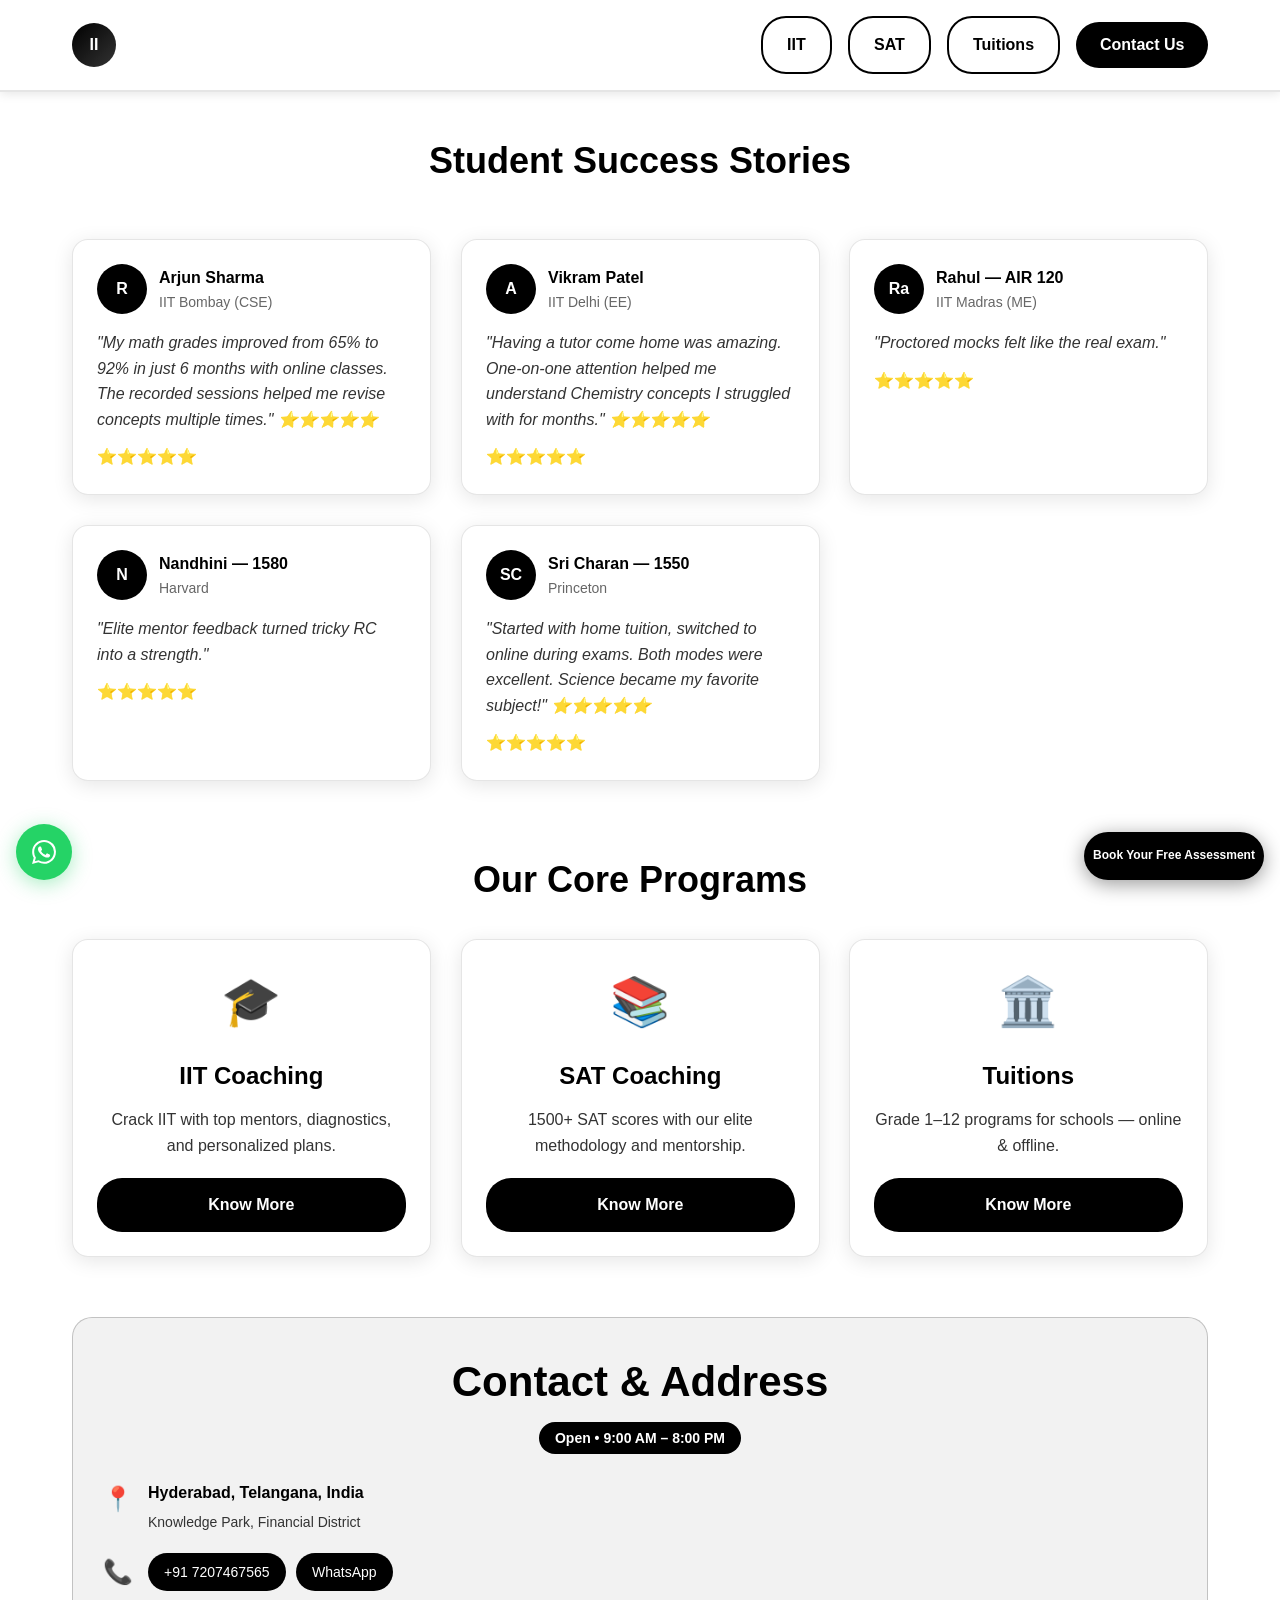
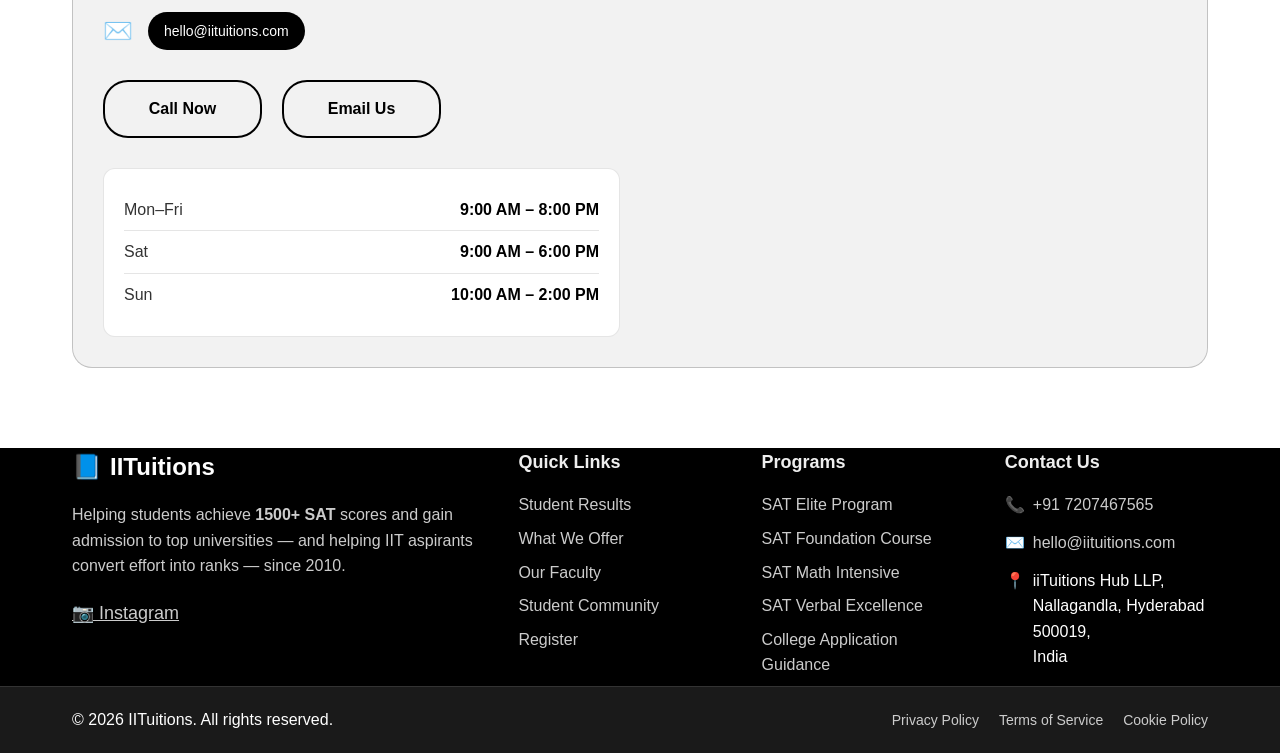
==== commit 14d6a646: "Update index.html" ====
--- a/index.html
+++ b/index.html
@@ -2,11 +2,11 @@
 <html lang="en">
 <head>
   <meta charset="utf-8" />
-  <meta name="viewport" content="width=device-width, initial-scale=1, maximum-scale=1, user-scalable=no" />
-  <title>Get Your Child Into IIT - 500+ Success Stories | IITuitions</title>
-  <meta name="description" content="Personal 1-on-1 coaching from IIT alumni. 92% students achieve target ranks. Only 50 students selected annually. Book free assessment now.">
+  <meta name="viewport" content="width=device-width, initial-scale=1" />
+  <title>IITuitions — Home</title>
+  <meta name="description" content="IIT-JEE, SAT, and Grade 1–12 programs with diagnostics, mentorship, and proven results.">
   <style>
-    /* Mobile-First CSS Reset */
+    /* Reset and base styles - Mobile First */
     * {
       margin: 0;
       padding: 0;
@@ -14,1619 +14,1305 @@
     }
 
     html {
-      font-size: 16px;
+      font-size: 16px; /* Prevents iOS zoom on form inputs */
       -webkit-text-size-adjust: 100%;
       -ms-text-size-adjust: 100%;
-      scroll-behavior: smooth;
     }
 
     body {
       font-family: -apple-system, BlinkMacSystemFont, 'Segoe UI', Roboto, 'Helvetica Neue', Arial, sans-serif;
       line-height: 1.6;
-      color: #000000;
-      background: #ffffff;
-      overflow-x: hidden;
+      color: #000000; /* Black for main text */
+      background: #ffffff; /* Pure white background */
+      overflow-x: hidden; /* Prevent horizontal scroll */
       -webkit-font-smoothing: antialiased;
       -moz-osx-font-smoothing: grayscale;
-      touch-action: manipulation;
     }
 
     /* Mobile-first container */
     .container {
       max-width: 1200px;
       margin: 0 auto;
-      padding: 0 12px;
+      padding: 0 16px;
       width: 100%;
     }
 
-    /* Mobile Header */
+    /* Mobile-first header with black theme */
     .site-header {
       background: #ffffff;
       box-shadow: 0 2px 10px rgba(0, 0, 0, 0.1);
       position: sticky;
       top: 0;
       z-index: 100;
+      padding: 16px 0;
+      width: 100%;
+      border-bottom: 2px solid rgba(0, 0, 0, 0.1);
+    }
+
+    .header-row {
+      display: flex;
+      align-items: center;
+      justify-content: space-between;
+      min-height: 44px; /* iOS minimum touch target */
+    }
+
+    .branding {
+      display: flex;
+      align-items: center;
+      gap: 12px;
+      flex-shrink: 0;
+    }
+
+    .logo-circle {
+      width: 44px; /* iOS minimum touch target */
+      height: 44px;
+      background: linear-gradient(135deg, #000000 0%, #333333 100%);
+      color: white;
+      border-radius: 50%;
+      display: flex;
+      align-items: center;
+      justify-content: center;
+      font-weight: 700;
+      font-size: 16px;
+      flex-shrink: 0;
+    }
+
+    .brand-name {
+      font-size: 22px;
+      font-weight: 700;
+      color: #000000; /* Black */
+      white-space: nowrap;
+    }
+
+    /* Enhanced mobile hamburger menu */
+    .hamburger-menu {
+      background: none;
+      border: none;
+      width: 44px; /* iOS minimum touch target */
+      height: 44px;
+      cursor: pointer;
+      display: flex;
+      flex-direction: column;
+      justify-content: center;
+      align-items: center;
+      gap: 4px;
+      padding: 8px;
+      border-radius: 8px;
+      transition: background-color 0.3s ease;
+      -webkit-tap-highlight-color: rgba(0, 0, 0, 0.2);
+    }
+
+    .hamburger-menu:active {
+      background-color: rgba(0, 0, 0, 0.1);
+    }
+
+    .hamburger-menu span {
+      width: 24px;
+      height: 3px;
+      background: #000000;
+      border-radius: 2px;
+      transition: all 0.3s cubic-bezier(0.68, -0.55, 0.265, 1.55);
+      transform-origin: center;
+    }
+
+    .hamburger-menu.active span:nth-child(1) {
+      transform: rotate(45deg) translate(6px, 6px);
+      background: #000000;
+    }
+
+    .hamburger-menu.active span:nth-child(2) {
+      opacity: 0;
+      transform: scale(0);
+    }
+
+    .hamburger-menu.active span:nth-child(3) {
+      transform: rotate(-45deg) translate(6px, -6px);
+      background: #000000;
+    }
+
+    /* Enhanced mobile menu overlay with black theme */
+    .mobile-menu {
+      position: fixed;
+      top: 0;
+      left: 0;
+      width: 100%;
+      height: 100vh;
+      height: 100dvh; /* Dynamic viewport height for mobile browsers */
+      background: rgba(0, 0, 0, 0.95);
+      backdrop-filter: blur(10px);
+      -webkit-backdrop-filter: blur(10px);
+      display: flex;
+      flex-direction: column;
+      justify-content: center;
+      align-items: center;
+      opacity: 0;
+      visibility: hidden;
+      transition: all 0.4s cubic-bezier(0.68, -0.55, 0.265, 1.55);
+      z-index: 200;
+      overflow: hidden;
+    }
+
+    .mobile-menu.active {
+      opacity: 1;
+      visibility: visible;
+    }
+
+    .mobile-menu a {
+      color: #fff;
+      text-decoration: none;
+      font-size: 28px;
+      font-weight: 600;
+      margin: 20px 0;
+      padding: 16px 32px;
+      border-radius: 12px;
+      transform: translateY(30px);
+      opacity: 0;
+      transition: all 0.4s cubic-bezier(0.68, -0.55, 0.265, 1.55);
+      min-height: 60px; /* iOS minimum touch target */
+      min-width: 200px;
+      display: flex;
+      align-items: center;
+      justify-content: center;
+      white-space: nowrap;
+      -webkit-tap-highlight-color: rgba(0, 0, 0, 0.3);
+    }
+
+    .mobile-menu.active a {
+      transform: translateY(0);
+      opacity: 1;
+    }
+
+    .mobile-menu.active a:nth-child(1) { transition-delay: 0.1s; }
+    .mobile-menu.active a:nth-child(2) { transition-delay: 0.2s; }
+    .mobile-menu.active a:nth-child(3) { transition-delay: 0.3s; }
+    .mobile-menu.active a:nth-child(4) { transition-delay: 0.4s; }
+    .mobile-menu.active a:nth-child(5) { transition-delay: 0.5s; }
+    .mobile-menu.active a:nth-child(6) { transition-delay: 0.6s; }
+
+    .mobile-menu a:hover,
+    .mobile-menu a:active {
+      background: rgba(255, 255, 255, 0.2);
+      color: #ffffff;
+      transform: translateY(0) scale(1.05);
+    }
+
+    /* Desktop nav (hidden on mobile) */
+    .nav-actions {
+      display: none;
+    }
+
+    /* Enhanced mobile-optimized buttons - Black theme */
+    .btn {
+      background: #000000;
+      color: white;
+      border: none;
+      padding: 14px 24px;
+      border-radius: 25px;
+      font-weight: 600;
+      cursor: pointer;
+      text-decoration: none;
+      display: inline-flex;
+      align-items: center;
+      justify-content: center;
+      transition: all 0.3s cubic-bezier(0.68, -0.55, 0.265, 1.55);
+      font-size: 16px;
+      text-align: center;
+      min-height: 44px; /* iOS minimum touch target */
+      min-width: 44px;
+      -webkit-tap-highlight-color: rgba(0, 0, 0, 0.3);
+      touch-action: manipulation;
+      user-select: none;
+      -webkit-user-select: none;
+    }
+
+    .btn:hover,
+    .btn:focus {
+      background: #333333;
+      transform: translateY(-2px);
+      box-shadow: 0 4px 15px rgba(0, 0, 0, 0.3);
+    }
+
+    .btn:active {
+      transform: translateY(0);
+      transition: transform 0.1s ease;
+    }
+
+    .btn-outline {
+      background: transparent;
+      color: #000000;
+      border: 2px solid #000000;
+    }
+
+    .btn-outline:hover,
+    .btn-outline:focus {
+      background: #000000;
+      color: white;
+    }
+
+    .w-100 {
+      width: 100%;
+    }
+
+    /* Section styling */
+    .section-title {
+      font-size: 28px;
+      font-weight: 700;
+      text-align: center;
+      margin: 40px 0 30px;
+      color: #000000;
+    }
+
+    /* Mobile-optimized horizontal scroll */
+    .h-scroll {
+      display: flex;
+      gap: 20px;
+      overflow-x: auto;
+      overflow-y: hidden;
+      padding: 20px 0 30px 0;
+      scroll-snap-type: x mandatory;
+      -webkit-overflow-scrolling: touch;
+      scroll-behavior: smooth;
+      scrollbar-width: thin;
+      scrollbar-color: #000000 transparent;
+    }
+
+    .h-scroll::-webkit-scrollbar {
+      height: 6px;
+    }
+
+    .h-scroll::-webkit-scrollbar-track {
+      background: rgba(0, 0, 0, 0.1);
+      border-radius: 3px;
+    }
+
+    .h-scroll::-webkit-scrollbar-thumb {
+      background: #000000;
+      border-radius: 3px;
+    }
+
+    .h-scroll::-webkit-scrollbar-thumb:hover {
+      background: #333333;
+    }
+
+    /* Card styles */
+    .card {
+      background: white;
+      border-radius: 16px;
+      padding: 24px;
+      box-shadow: 0 4px 20px rgba(0, 0, 0, 0.1);
+      transition: transform 0.3s ease;
+      border: 1px solid rgba(0, 0, 0, 0.1);
+    }
+
+    .card:hover {
+      transform: translateY(-4px);
+      box-shadow: 0 8px 30px rgba(0, 0, 0, 0.15);
+    }
+
+    .review-card {
+      min-width: 280px;
+      scroll-snap-align: start;
+    }
+
+    .card-profile {
+      display: flex;
+      align-items: center;
+      gap: 12px;
+      margin-bottom: 16px;
+    }
+
+    .avatar {
+      width: 50px;
+      height: 50px;
+      border-radius: 50%;
+      background: #000000;
+      color: white;
+      display: flex;
+      align-items: center;
+      justify-content: center;
+      font-weight: 700;
+      font-size: 16px;
+    }
+
+    .quote {
+      font-style: italic;
+      color: #333333;
+      margin-bottom: 12px;
+      font-size: 16px;
+    }
+
+    .muted {
+      color: #666666;
+      font-size: 14px;
+    }
+
+    /* Stars rating */
+    .stars::before {
+      content: "⭐⭐⭐⭐⭐";
+      color: #000000;
+    }
+
+    /* Programs grid */
+    .cards-grid {
+      display: grid;
+      grid-template-columns: 1fr;
+      gap: 20px;
+      margin: 30px 0;
+    }
+
+    .card-emoji {
+      font-size: 48px;
+      text-align: center;
+      margin-bottom: 16px;
+    }
+
+    .cards-grid h3 {
+      font-size: 24px;
+      font-weight: 700;
+      margin-bottom: 12px;
+      text-align: center;
+      color: #000000;
+    }
+
+    .cards-grid p {
+      color: #333333;
+      text-align: center;
+      margin-bottom: 20px;
+      line-height: 1.6;
+    }
+
+    /* Contact section */
+    .contact-wrap {
+      margin: 60px auto;
+    }
+
+    .contact-card {
+      background: linear-gradient(135deg, rgba(0, 0, 0, 0.05), rgba(0, 0, 0, 0.05));
+      border-radius: 20px;
+      padding: 30px;
+      border: 1px solid rgba(0, 0, 0, 0.2);
+    }
+
+    .contact-head {
+      text-align: center;
+      margin-bottom: 30px;
+    }
+
+    .contact-head h2 {
+      font-size: 32px;
+      font-weight: 700;
+      color: #000000;
+      margin-bottom: 10px;
+    }
+
+    .badge-open {
+      background: #000000;
+      color: white;
+      padding: 8px 16px;
+      border-radius: 20px;
+      font-size: 14px;
+      font-weight: 600;
+    }
+
+    .contact-grid {
+      display: grid;
+      grid-template-columns: 1fr;
+      gap: 30px;
+    }
+
+    .info-row {
+      display: flex;
+      align-items: flex-start;
+      gap: 15px;
+      margin-bottom: 20px;
+    }
+
+    .icon {
+      font-size: 24px;
+      min-width: 30px;
+    }
+
+    .info-title {
+      font-weight: 600;
+      color: #000000;
+      margin-bottom: 5px;
+    }
+
+    .info-sub {
+      color: #333333;
+      font-size: 14px;
+    }
+
+    .info-links {
+      display: flex;
+      flex-wrap: wrap;
+      gap: 10px;
+    }
+
+    .chip {
+      background: #000000;
+      color: white;
+      padding: 8px 16px;
+      border-radius: 20px;
+      text-decoration: none;
+      font-size: 14px;
+      font-weight: 500;
+      transition: all 0.3s ease;
+    }
+
+    .chip:hover {
+      background: #333333;
+      transform: translateY(-2px);
+    }
+
+    .quick-actions {
+      display: grid;
+      grid-template-columns: 1fr;
+      gap: 15px;
+      margin: 30px 0;
+    }
+
+    .hours {
+      list-style: none;
+      background: white;
+      border-radius: 12px;
+      padding: 20px;
+      margin-top: 20px;
+      border: 1px solid rgba(0, 0, 0, 0.1);
+    }
+
+    .hours li {
+      display: flex;
+      justify-content: space-between;
+      align-items: center;
       padding: 8px 0;
       border-bottom: 1px solid rgba(0, 0, 0, 0.1);
     }
 
-    .header-row {
-      display: flex;
-      align-items: center;
-      justify-content: space-between;
-      min-height: 48px;
-    }
-
-    .logo {
-      font-size: 20px;
-      font-weight: 800;
+    .hours li:last-child {
+      border-bottom: none;
+    }
+
+    .hours span {
+      color: #333333;
+    }
+
+    .hours b {
       color: #000000;
-      text-decoration: none;
-    }
-
-    .header-cta {
+      font-weight: 600;
+    }
+
+    /* Footer */
+    .footer-pro {
       background: #000000;
       color: white;
-      padding: 10px 16px;
-      border-radius: 20px;
+      margin-top: 80px;
+    }
+
+    .footer-top {
+      padding: 40px 16px;
+      display: grid;
+      grid-template-columns: 1fr;
+      gap: 30px;
+    }
+
+    .brand-head {
+      display: flex;
+      align-items: center;
+      gap: 8px;
+      margin-bottom: 16px;
+    }
+
+    .brand-logo {
+      font-size: 24px;
+    }
+
+    .brand-name {
+      font-size: 24px;
+      font-weight: 700;
+      color: white;
+    }
+
+    .brand-copy {
+      color: #cccccc;
+      margin-bottom: 20px;
+      line-height: 1.6;
+    }
+
+    .foot-title {
+      font-size: 18px;
+      font-weight: 600;
+      margin-bottom: 16px;
+      color: #eeeeee;
+    }
+
+    .foot-links {
+      list-style: none;
+    }
+
+    .foot-links li {
+      margin-bottom: 8px;
+    }
+
+    .foot-links a, .foot-contacts a {
+      color: #cccccc;
+      text-decoration: none;
+      transition: color 0.3s ease;
+    }
+
+    .foot-links a:hover, .foot-contacts a:hover {
+      color: white;
+    }
+
+    .foot-contacts {
+      list-style: none;
+    }
+
+    .foot-contacts li {
+      display: flex;
+      align-items: flex-start;
+      gap: 8px;
+      margin-bottom: 12px;
+    }
+
+    .ico {
+      font-size: 16px;
+      min-width: 20px;
+    }
+
+    .footer-bar {
+      background: #1a1a1a;
+      padding: 20px 16px;
+      text-align: center;
+      border-top: 1px solid #333333;
+    }
+
+    .bar-grid {
+      display: flex;
+      flex-direction: column;
+      gap: 16px;
+      align-items: center;
+    }
+
+    .bar-links {
+      display: flex;
+      gap: 20px;
+      flex-wrap: wrap;
+      justify-content: center;
+    }
+
+    .bar-links a {
+      color: #cccccc;
+      text-decoration: none;
+      font-size: 14px;
+    }
+
+    /* Floating action buttons - WhatsApp with original color */
+    .wa-float {
+      position: fixed;
+      bottom: 20px;
+      left: 16px;
+      width: 56px;
+      height: 56px;
+      background: #25D366; /* Original WhatsApp green */
+      color: white;
+      border-radius: 50%;
+      display: flex;
+      align-items: center;
+      justify-content: center;
+      font-size: 24px;
+      text-decoration: none;
+      box-shadow: 0 4px 20px rgba(37, 211, 102, 0.4);
+      transition: all 0.3s ease;
+      z-index: 50;
+    }
+
+    .wa-float:hover {
+      transform: scale(1.05);
+      box-shadow: 0 6px 25px rgba(37, 211, 102, 0.6);
+      background: #20BA5A;
+    }
+
+    /* Book Assessment floating button - Black theme */
+    .cta-float {
+      position: fixed;
+      bottom: 20px;
+      right: 16px;
+      background: #000000;
+      color: white;
+      padding: 12px 16px;
+      border-radius: 28px;
       text-decoration: none;
       font-weight: 600;
       font-size: 12px;
+      box-shadow: 0 4px 20px rgba(0, 0, 0, 0.4);
       transition: all 0.3s ease;
-      min-height: 40px;
-      display: flex;
-      align-items: center;
-      -webkit-tap-highlight-color: rgba(0, 0, 0, 0.1);
-    }
-
-    .header-cta:hover {
+      text-align: center;
+      line-height: 1.3;
+      min-height: 48px;
+      display: flex;
+      align-items: center;
+      justify-content: center;
+      white-space: nowrap;
+      max-width: 180px;
+      z-index: 50;
+    }
+
+    .cta-float:hover {
       background: #333333;
-      transform: translateY(-1px);
-    }
-
-    /* Urgency Banner - Mobile Optimized */
-    .urgency-banner {
-      background: #000000;
-      color: white;
-      text-align: center;
-      padding: 8px 12px;
-      font-weight: 600;
-      font-size: 12px;
-      border-bottom: 1px solid #333333;
-      position: relative;
-      overflow: hidden;
-    }
-
-    .urgency-text {
-      display: inline-flex;
-      align-items: center;
-      gap: 6px;
-      flex-wrap: wrap;
-      justify-content: center;
-    }
-
-    .blink {
-      animation: blink 1s infinite;
-    }
-
-    @keyframes blink {
-      0%, 50% { opacity: 1; }
-      51%, 100% { opacity: 0.5; }
-    }
-
-    /* Mobile Hero Section */
-    .hero-section {
-      background: linear-gradient(135deg, #000000 0%, #333333 100%);
-      color: white;
-      padding: 40px 12px 50px;
-      text-align: center;
-      position: relative;
-      overflow: hidden;
-    }
-
-    .hero-section::before {
-      content: '';
-      position: absolute;
+      transform: translateY(-2px);
+      box-shadow: 0 6px 25px rgba(0, 0, 0, 0.6);
+    }
+
+    /* Mobile responsiveness for floating buttons */
+    @media (max-width: 400px) {
+      .wa-float {
+        left: 12px;
+        width: 48px;
+        height: 48px;
+        font-size: 20px;
+      }
+      
+      .cta-float {
+        right: 12px;
+        font-size: 11px;
+        padding: 10px 14px;
+        max-width: 160px;
+      }
+    }
+
+    @media (max-width: 320px) {
+      .cta-float {
+        font-size: 10px;
+        padding: 8px 12px;
+        max-width: 140px;
+      }
+    }
+
+    /* Safe area for notched devices */
+    @supports (padding: max(0px)) {
+      .wa-float {
+        bottom: max(20px, env(safe-area-inset-bottom));
+        left: max(16px, env(safe-area-inset-left));
+      }
+      
+      .cta-float {
+        bottom: max(20px, env(safe-area-inset-bottom));
+        right: max(16px, env(safe-area-inset-right));
+      }
+    }
+
+    /* Contact Modal - Black theme */
+    .modal {
+      position: fixed;
       top: 0;
       left: 0;
-      right: 0;
-      bottom: 0;
-      background: url('data:image/svg+xml,<svg xmlns="http://www.w3.org/2000/svg" viewBox="0 0 100 100"><defs><pattern id="grid" width="10" height="10" patternUnits="userSpaceOnUse"><path d="M 10 0 L 0 0 0 10" fill="none" stroke="rgba(255,255,255,0.1)" stroke-width="0.5"/></pattern></defs><rect width="100" height="100" fill="url(%23grid)" /></svg>') repeat;
-      opacity: 0.3;
-    }
-
-    .hero-content {
+      width: 100%;
+      height: 100%;
+      height: 100dvh; /* Dynamic viewport height */
+      background: rgba(0, 0, 0, 0.8);
+      backdrop-filter: blur(10px);
+      -webkit-backdrop-filter: blur(10px);
+      display: none;
+      align-items: center;
+      justify-content: center;
+      z-index: 300;
+      padding: 20px;
+      overflow-y: auto;
+    }
+
+    .modal.active {
+      display: flex;
+    }
+
+    .modal-card {
+      background: white;
+      border-radius: 20px;
+      padding: 30px 24px;
+      max-width: 500px;
+      width: 100%;
+      max-height: 85vh;
+      max-height: 85dvh;
+      overflow-y: auto;
       position: relative;
-      z-index: 2;
-      max-width: 600px;
-      margin: 0 auto;
-    }
-
-    /* Mobile Hero Stats */
-    .hero-stats {
-      display: grid;
-      grid-template-columns: repeat(2, 1fr);
-      gap: 8px;
+      transform: scale(0.8) translateY(20px);
+      opacity: 0;
+      transition: all 0.3s cubic-bezier(0.68, -0.55, 0.265, 1.55);
+      border: 2px solid rgba(0, 0, 0, 0.1);
+    }
+
+    .modal.active .modal-card {
+      transform: scale(1) translateY(0);
+      opacity: 1;
+    }
+
+    .modal-close {
+      position: absolute;
+      top: 15px;
+      right: 20px;
+      background: none;
+      border: none;
+      font-size: 32px;
+      cursor: pointer;
+      color: #666666;
+      width: 44px; /* iOS minimum touch target */
+      height: 44px;
+      display: flex;
+      align-items: center;
+      justify-content: center;
+      border-radius: 50%;
+      transition: all 0.3s ease;
+      -webkit-tap-highlight-color: rgba(0,0,0,0.1);
+    }
+
+    .modal-close:hover,
+    .modal-close:focus {
+      background: #f3f4f6;
+      color: #000000;
+    }
+
+    .modal h3 {
+      font-size: 26px;
+      font-weight: 700;
       margin-bottom: 24px;
-    }
-
-    .stat-badge {
-      background: rgba(255, 255, 255, 0.15);
-      backdrop-filter: blur(10px);
-      padding: 6px 10px;
-      border-radius: 16px;
-      font-size: 10px;
-      font-weight: 600;
-      border: 1px solid rgba(255, 255, 255, 0.2);
-      white-space: nowrap;
-      text-align: center;
-      line-height: 1.2;
-    }
-
-    /* Mobile Headlines */
-    .hero-headline {
-      font-size: 24px;
-      font-weight: 800;
-      line-height: 1.2;
-      margin-bottom: 16px;
-      text-shadow: 1px 1px 3px rgba(0, 0, 0, 0.3);
-    }
-
-    .hero-subheadline {
-      font-size: 15px;
-      opacity: 0.95;
-      margin-bottom: 24px;
-      line-height: 1.4;
-    }
-
-    /* Mobile CTAs */
-    .hero-ctas {
-      display: flex;
-      flex-direction: column;
-      gap: 12px;
+      color: #000000;
+      padding-right: 40px; /* Space for close button */
+    }
+
+    .form-row {
       margin-bottom: 20px;
-    }
-
-    .btn-hero-primary {
-      background: white;
-      color: #000000;
-      font-weight: 700;
-      padding: 16px 24px;
-      font-size: 14px;
-      border-radius: 25px;
-      text-decoration: none;
-      box-shadow: 0 4px 20px rgba(255, 255, 255, 0.3);
-      transition: all 0.3s ease;
-      min-height: 52px;
-      display: flex;
-      align-items: center;
-      justify-content: center;
-      text-align: center;
-      -webkit-tap-highlight-color: rgba(0, 0, 0, 0.1);
-    }
-
-    .btn-hero-secondary {
-      background: transparent;
-      color: white;
-      border: 2px solid white;
-      font-weight: 600;
-      padding: 14px 24px;
-      font-size: 13px;
-      border-radius: 25px;
-      text-decoration: none;
-      transition: all 0.3s ease;
-      min-height: 48px;
-      display: flex;
-      align-items: center;
-      justify-content: center;
-      text-align: center;
-      -webkit-tap-highlight-color: rgba(255, 255, 255, 0.1);
-    }
-
-    .btn-hero-primary:hover {
-      transform: translateY(-2px);
-      box-shadow: 0 6px 25px rgba(255, 255, 255, 0.4);
-    }
-
-    .btn-hero-secondary:hover {
-      background: white;
-      color: #000000;
-    }
-
-    /* Mobile Guarantee */
-    .hero-guarantee {
-      background: rgba(255, 255, 255, 0.1);
-      color: #e5e5e5;
-      padding: 10px 16px;
-      border-radius: 20px;
-      display: inline-block;
-      font-size: 11px;
-      font-weight: 600;
-      border: 1px solid rgba(255, 255, 255, 0.2);
-      line-height: 1.3;
-      max-width: 90%;
-    }
-
-    /* Mobile Trust Section */
-    .trust-section {
-      background: #f9f9f9;
-      padding: 40px 12px;
-      text-align: center;
-    }
-
-    .trust-grid {
-      display: grid;
-      grid-template-columns: repeat(2, 1fr);
-      gap: 16px;
-      max-width: 500px;
-      margin: 0 auto;
-    }
-
-    .trust-stat {
-      background: white;
-      padding: 20px 16px;
-      border-radius: 16px;
-      box-shadow: 0 4px 20px rgba(0, 0, 0, 0.1);
-      border: 1px solid rgba(0, 0, 0, 0.1);
-      transition: transform 0.3s ease;
-    }
-
-    .trust-stat:hover {
-      transform: translateY(-2px);
-    }
-
-    .trust-number {
-      font-size: 28px;
-      font-weight: 800;
-      color: #000000;
-      line-height: 1;
-      margin-bottom: 6px;
-    }
-
-    .trust-label {
-      font-size: 12px;
-      color: #666666;
-      font-weight: 600;
-    }
-
-    /* Mobile Programs Section */
-    .programs-section {
-      padding: 50px 12px;
-      background: white;
-    }
-
-    .section-title {
-      font-size: 24px;
-      font-weight: 700;
-      text-align: center;
-      margin-bottom: 30px;
-      color: #000000;
-      line-height: 1.2;
-    }
-
-    .programs-grid {
-      display: grid;
-      grid-template-columns: 1fr;
-      gap: 24px;
-      max-width: 600px;
-      margin: 0 auto;
-    }
-
-    .program-card {
-      background: #f9f9f9;
-      border-radius: 16px;
-      padding: 24px 20px;
-      text-align: center;
-      border: 2px solid transparent;
-      transition: all 0.3s ease;
-      position: relative;
-      overflow: hidden;
-    }
-
-    .program-card.featured {
-      border-color: #000000;
-      background: #f0f9ff;
-    }
-
-    .program-badge {
-      position: absolute;
-      top: -8px;
-      right: 16px;
-      background: #000000;
-      color: white;
-      padding: 4px 12px;
-      border-radius: 12px;
-      font-size: 10px;
-      font-weight: 600;
-    }
-
-    .program-card:hover {
-      border-color: #000000;
-      transform: translateY(-4px);
-      box-shadow: 0 8px 25px rgba(0, 0, 0, 0.1);
-    }
-
-    .program-icon {
-      font-size: 40px;
-      margin-bottom: 16px;
-    }
-
-    .program-title {
-      font-size: 20px;
-      font-weight: 700;
-      color: #000000;
-      margin-bottom: 12px;
-    }
-
-    .program-desc {
-      color: #333333;
-      line-height: 1.5;
-      margin-bottom: 20px;
-      font-size: 14px;
-    }
-
-    .program-stats {
-      display: flex;
-      justify-content: space-around;
-      margin-bottom: 20px;
-      padding: 16px 0;
-      border-top: 1px solid #e5e5e5;
-      border-bottom: 1px solid #e5e5e5;
-    }
-
-    .stat-item {
-      text-align: center;
-    }
-
-    .stat-num {
-      display: block;
-      font-size: 16px;
-      font-weight: 800;
-      color: #000000;
-      margin-bottom: 4px;
-    }
-
-    .stat-label {
-      font-size: 10px;
-      color: #666666;
-      font-weight: 600;
-      text-transform: uppercase;
-      letter-spacing: 0.3px;
-    }
-
-    .program-cta {
-      background: #000000;
-      color: white;
-      padding: 12px 24px;
-      border-radius: 20px;
-      text-decoration: none;
-      font-weight: 600;
-      font-size: 13px;
-      transition: all 0.3s ease;
-      display: inline-block;
-      min-height: 44px;
-      line-height: 1.2;
-      -webkit-tap-highlight-color: rgba(0, 0, 0, 0.1);
-    }
-
-    .program-cta:hover {
-      background: #333333;
-      transform: translateY(-1px);
-    }
-
-    /* Mobile Problem Section */
-    .problem-section {
-      padding: 50px 12px;
-      background: white;
-    }
-
-    .problem-grid {
-      display: grid;
-      grid-template-columns: 1fr;
-      gap: 20px;
-      max-width: 600px;
-      margin: 0 auto;
-    }
-
-    .problem-card {
-      background: #f5f5f5;
-      border-left: 4px solid #ff4444;
-      padding: 20px;
-      border-radius: 12px;
-    }
-
-    .solution-card {
-      background: #f0f9ff;
-      border-left: 4px solid #000000;
-      padding: 20px;
-      border-radius: 12px;
-    }
-
-    .card-title {
-      font-size: 16px;
-      font-weight: 700;
-      margin-bottom: 12px;
-      color: #000000;
-    }
-
-    .card-text {
-      color: #333333;
-      line-height: 1.5;
-      font-size: 14px;
-    }
-
-    /* Mobile Success Stories */
-    .success-section {
-      padding: 50px 12px;
-      background: #f9f9f9;
-    }
-
-    .success-scroll {
-      display: flex;
-      gap: 20px;
-      overflow-x: auto;
-      padding: 20px 0;
-      scroll-snap-type: x mandatory;
-      -webkit-overflow-scrolling: touch;
-      scrollbar-width: none;
-      -ms-overflow-style: none;
-    }
-
-    .success-scroll::-webkit-scrollbar {
-      display: none;
-    }
-
-    .success-card {
-      background: white;
-      border-radius: 16px;
-      padding: 20px;
-      min-width: 280px;
-      max-width: 320px;
-      scroll-snap-align: start;
-      box-shadow: 0 6px 25px rgba(0, 0, 0, 0.1);
-      border: 1px solid rgba(0, 0, 0, 0.1);
-      position: relative;
-      flex-shrink: 0;
-    }
-
-    .success-rank {
-      position: absolute;
-      top: -12px;
-      right: 16px;
-      background: #000000;
-      color: white;
-      padding: 6px 12px;
-      border-radius: 16px;
-      font-size: 10px;
-      font-weight: 700;
-    }
-
-    .student-profile {
-      display: flex;
-      align-items: center;
-      gap: 12px;
-      margin-bottom: 16px;
-    }
-
-    .student-avatar {
-      width: 40px;
-      height: 40px;
-      border-radius: 50%;
-      background: #000000;
-      color: white;
-      display: flex;
-      align-items: center;
-      justify-content: center;
-      font-size: 16px;
-      font-weight: 700;
-    }
-
-    .student-name {
-      font-size: 16px;
-      font-weight: 700;
-      color: #000000;
-      margin-bottom: 4px;
-    }
-
-    .student-college {
-      color: #666666;
-      font-size: 11px;
-      font-weight: 600;
-    }
-
-    .success-quote {
-      font-style: italic;
-      font-size: 13px;
-      line-height: 1.4;
-      color: #333333;
-      margin-bottom: 16px;
-      position: relative;
-      padding-left: 12px;
-    }
-
-    .success-quote::before {
-      content: '"';
-      font-size: 24px;
-      color: #000000;
-      position: absolute;
-      top: -6px;
-      left: -6px;
-      font-family: serif;
-    }
-
-    /* Mobile Faculty Section */
-    .faculty-section {
-      padding: 50px 12px;
-      background: white;
-    }
-
-    .faculty-grid {
-      display: grid;
-      grid-template-columns: 1fr;
-      gap: 20px;
-      max-width: 600px;
-      margin: 0 auto;
-    }
-
-    .faculty-point {
-      display: flex;
-      align-items: flex-start;
-      gap: 12px;
-      padding: 16px;
-      background: #f9f9f9;
-      border-radius: 12px;
-      border-left: 3px solid #000000;
-    }
-
-    .faculty-icon {
-      font-size: 20px;
-      margin-top: 2px;
-      flex-shrink: 0;
-    }
-
-    .faculty-text {
-      flex: 1;
-    }
-
-    .faculty-title {
-      font-size: 14px;
-      font-weight: 700;
-      color: #000000;
-      margin-bottom: 6px;
-    }
-
-    .faculty-desc {
-      color: #333333;
-      font-size: 12px;
-      line-height: 1.4;
-    }
-
-    /* Mobile Guarantees Section */
-    .guarantees-section {
-      padding: 50px 12px;
-      background: #f0f9ff;
-    }
-
-    .guarantees-grid {
-      display: grid;
-      grid-template-columns: 1fr;
-      gap: 16px;
-      max-width: 500px;
-      margin: 0 auto;
-    }
-
-    .guarantee-card {
-      background: white;
-      border: 2px solid #000000;
-      border-radius: 16px;
-      padding: 20px;
-      text-align: center;
-      position: relative;
-    }
-
-    .guarantee-badge {
-      position: absolute;
-      top: -10px;
-      left: 50%;
-      transform: translateX(-50%);
-      background: #000000;
-      color: white;
-      padding: 4px 12px;
-      border-radius: 12px;
-      font-size: 10px;
-      font-weight: 700;
-    }
-
-    .guarantee-title {
-      font-size: 16px;
-      font-weight: 700;
-      color: #000000;
-      margin: 12px 0 8px;
-    }
-
-    .guarantee-desc {
-      color: #333333;
-      line-height: 1.4;
-      font-size: 12px;
-    }
-
-    /* Mobile About Section */
-    .about-section {
-      padding: 50px 12px;
-      background: #f9f9f9;
-    }
-
-    .about-content {
-      max-width: 600px;
-      margin: 0 auto;
-      text-align: center;
-    }
-
-    .about-title {
-      font-size: 24px;
-      font-weight: 700;
-      margin-bottom: 20px;
-      color: #000000;
-    }
-
-    .about-text {
-      color: #333333;
-      line-height: 1.6;
-      margin-bottom: 20px;
-      font-size: 14px;
-    }
-
-    .about-highlights {
-      display: grid;
-      grid-template-columns: repeat(2, 1fr);
-      gap: 16px;
-      margin-top: 30px;
-    }
-
-    .highlight-item {
-      background: white;
-      padding: 20px;
-      border-radius: 12px;
-      border: 1px solid rgba(0, 0, 0, 0.1);
-    }
-
-    .highlight-number {
-      font-size: 20px;
-      font-weight: 800;
-      color: #000000;
-      margin-bottom: 6px;
-    }
-
-    .highlight-text {
-      color: #666666;
-      font-size: 12px;
-      font-weight: 600;
-    }
-
-    /* Mobile Final CTA */
-    .final-cta-section {
-      background: linear-gradient(135deg, #000000 0%, #333333 100%);
-      color: white;
-      padding: 50px 12px;
-      text-align: center;
-    }
-
-    .final-cta-content {
-      max-width: 500px;
-      margin: 0 auto;
-    }
-
-    .final-cta-title {
-      font-size: 24px;
-      font-weight: 800;
-      margin-bottom: 16px;
-      line-height: 1.2;
-    }
-
-    .final-cta-subtitle {
-      font-size: 14px;
-      margin-bottom: 20px;
-      opacity: 0.95;
-    }
-
-    .scarcity-text {
-      background: rgba(255, 255, 255, 0.1);
-      color: #ffffff;
-      padding: 8px 12px;
-      border-radius: 16px;
-      display: inline-block;
-      font-size: 11px;
-      font-weight: 600;
-      margin-bottom: 20px;
-      border: 1px solid rgba(255, 255, 255, 0.2);
-    }
-
-    /* Mobile Form Section */
-    .form-section {
-      background: white;
-      padding: 40px 12px;
-    }
-
-    .form-container {
-      max-width: 500px;
-      margin: 0 auto;
-      background: #f9f9f9;
-      padding: 24px 20px;
-      border-radius: 16px;
-      border: 1px solid rgba(0, 0, 0, 0.1);
-    }
-
-    .form-title {
-      font-size: 20px;
-      font-weight: 700;
-      text-align: center;
-      margin-bottom: 16px;
-      color: #000000;
-    }
-
-    .form-subtitle {
-      text-align: center;
-      color: #666666;
-      margin-bottom: 24px;
-      font-size: 13px;
-    }
-
-    .form-row {
-      margin-bottom: 16px;
     }
 
     .form-row label {
       display: block;
-      margin-bottom: 6px;
+      margin-bottom: 8px;
       font-weight: 600;
       color: #000000;
-      font-size: 13px;
+      font-size: 16px;
     }
 
     .form-row input,
-    .form-row select {
+    .form-row textarea {
       width: 100%;
-      padding: 14px 16px;
-      border: 2px solid #e5e5e5;
+      padding: 16px 20px;
+      border: 2px solid #e5e7eb;
       border-radius: 12px;
-      font-size: 16px;
+      font-size: 16px; /* Prevents iOS zoom */
       font-family: inherit;
-      transition: border-color 0.3s ease;
-      background: white;
-      color: #000000;
+      transition: border-color 0.3s ease, box-shadow 0.3s ease;
+      background: #fafafa;
       -webkit-appearance: none;
       appearance: none;
+      color: #000000;
     }
 
     .form-row input:focus,
-    .form-row select:focus {
+    .form-row textarea:focus {
       outline: none;
       border-color: #000000;
+      background: white;
       box-shadow: 0 0 0 3px rgba(0, 0, 0, 0.1);
     }
 
-    .form-row select {
-      background-image: url('data:image/svg+xml;utf8,<svg xmlns="http://www.w3.org/2000/svg" width="12" height="12" viewBox="0 0 12 12"><path fill="black" d="M6 9L1.5 4.5h9z"/></svg>');
-      background-repeat: no-repeat;
-      background-position: right 12px center;
-      padding-right: 32px;
-    }
-
-    .btn-form {
-      background: #000000;
-      color: white;
-      border: none;
-      padding: 16px 24px;
-      border-radius: 25px;
-      font-weight: 700;
-      font-size: 14px;
-      width: 100%;
-      cursor: pointer;
-      transition: all 0.3s ease;
-      min-height: 52px;
-      -webkit-tap-highlight-color: rgba(0, 0, 0, 0.1);
-    }
-
-    .btn-form:hover {
-      background: #333333;
-      transform: translateY(-1px);
-      box-shadow: 0 4px 15px rgba(0, 0, 0, 0.3);
+    .form-row textarea {
+      resize: vertical;
+      min-height: 100px;
     }
 
     .form-note {
       text-align: center;
       color: #666666;
-      font-size: 11px;
-      margin-top: 12px;
-      line-height: 1.4;
-    }
-
-    /* Mobile WhatsApp Float */
-    .wa-float {
-      position: fixed;
-      bottom: 16px;
-      left: 12px;
-      width: 52px;
-      height: 52px;
-      background: #25D366;
-      color: white;
-      border-radius: 50%;
-      display: flex;
-      align-items: center;
-      justify-content: center;
-      font-size: 20px;
-      text-decoration: none;
-      box-shadow: 0 4px 16px rgba(37, 211, 102, 0.4);
-      z-index: 1000;
-      transition: all 0.3s ease;
-    }
-
-    .wa-float:hover {
-      transform: scale(1.05);
-      box-shadow: 0 6px 20px rgba(37, 211, 102, 0.6);
-    }
-
-    /* Safe area for notched devices */
-    @supports (padding: max(0px)) {
-      .wa-float {
-        bottom: max(16px, env(safe-area-inset-bottom));
-        left: max(12px, env(safe-area-inset-left));
-      }
-      
-      .site-header {
-        padding-top: max(8px, env(safe-area-inset-top));
-      }
-    }
-
-    /* Tablet Responsive Design */
+      font-size: 14px;
+      margin-top: 15px;
+      line-height: 1.5;
+    }
+
+    /* Complete Mobile Optimization Enhancements */
+    
+    /* Performance optimizations */
+    .card,
+    .btn,
+    .chip {
+      will-change: transform;
+      backface-visibility: hidden;
+      -webkit-backface-visibility: hidden;
+    }
+
+    /* Enhanced touch feedback */
+    .btn, .chip, .card, .hamburger-menu {
+      -webkit-tap-highlight-color: rgba(0, 0, 0, 0.2);
+      touch-action: manipulation;
+      user-select: none;
+      -webkit-user-select: none;
+    }
+
+    /* Improved accessibility */
+    .btn:focus,
+    .chip:focus,
+    input:focus,
+    textarea:focus {
+      outline: 2px solid #000000;
+      outline-offset: 2px;
+    }
+
+    /* Prevent zoom on inputs (iOS) */
+    input[type="text"],
+    input[type="email"],
+    input[type="tel"],
+    textarea,
+    select {
+      font-size: 16px !important;
+      transform: translateZ(0);
+      -webkit-appearance: none;
+      appearance: none;
+    }
+
+    /* Smooth scrolling for the entire page */
+    html {
+      scroll-behavior: smooth;
+    }
+
+    /* Hide tutor register button on desktop */
     @media (min-width: 768px) {
       .container {
-        padding: 0 24px;
-      }
-      
-      .hero-headline {
-        font-size: 36px;
-      }
-      
-      .hero-subheadline {
-        font-size: 18px;
-      }
-      
-      .hero-stats {
+        padding: 0 32px;
+      }
+
+      .hamburger-menu {
+        display: none;
+      }
+
+      .nav-actions {
         display: flex;
-        justify-content: center;
-        gap: 12px;
-        flex-wrap: wrap;
-      }
-      
-      .stat-badge {
-        font-size: 12px;
-        padding: 6px 12px;
-      }
-      
-      .section-title {
-        font-size: 32px;
-      }
-      
-      .final-cta-title {
-        font-size: 36px;
-      }
-      
-      .trust-grid {
-        grid-template-columns: repeat(4, 1fr);
-        max-width: 800px;
-      }
-      
-      .programs-grid {
-        grid-template-columns: repeat(2, 1fr);
-        max-width: 900px;
-      }
-      
-      .problem-grid {
-        grid-template-columns: repeat(2, 1fr);
-        max-width: 900px;
-      }
-      
-      .guarantees-grid {
-        grid-template-columns: repeat(3, 1fr);
-        max-width: 900px;
-      }
-      
-      .faculty-grid {
-        grid-template-columns: repeat(2, 1fr);
-        max-width: 900px;
-      }
-      
-      .about-highlights {
-        grid-template-columns: repeat(4, 1fr);
-      }
-      
-      .hero-ctas {
-        flex-direction: row;
-        justify-content: center;
-      }
-    }
-
-    /* Desktop Responsive Design */
-    @media (min-width: 1024px) {
-      .container {
-        padding: 0 32px;
-      }
-      
-      .hero-headline {
-        font-size: 48px;
-      }
-      
-      .hero-subheadline {
-        font-size: 22px;
-      }
-      
+        align-items: center;
+        gap: 16px;
+      }
+
+      .mobile-menu {
+        display: none;
+      }
+
       .section-title {
         font-size: 36px;
       }
-      
-      .final-cta-title {
+
+      .cards-grid {
+        grid-template-columns: repeat(3, 1fr);
+        gap: 30px;
+      }
+
+      .contact-grid {
+        grid-template-columns: 1fr 1fr;
+        gap: 40px;
+        align-items: start;
+      }
+
+      .quick-actions {
+        grid-template-columns: repeat(3, 1fr);
+        gap: 20px;
+      }
+
+      .footer-top {
+        grid-template-columns: 2fr 1fr 1fr 1fr;
+        gap: 40px;
+      }
+
+      .bar-grid {
+        flex-direction: row;
+        justify-content: space-between;
+      }
+
+      .h-scroll {
+        display: grid;
+        grid-template-columns: repeat(auto-fit, minmax(300px, 1fr));
+        gap: 30px;
+        overflow: visible;
+      }
+
+      .review-card {
+        min-width: auto;
+      }
+    }
+
+    @media (min-width: 1024px) {
+      .contact-head h2 {
         font-size: 42px;
-      }
-    }
-
-    /* Very small devices */
-    @media (max-width: 400px) {
-      .container {
-        padding: 0 8px;
-      }
-      
-      .hero-section {
-        padding: 30px 8px 40px;
-      }
-      
-      .hero-headline {
-        font-size: 20px;
-      }
-      
-      .hero-stats {
-        grid-template-columns: 1fr;
-        gap: 6px;
-      }
-      
-      .trust-grid {
-        grid-template-columns: 1fr;
-        gap: 12px;
-      }
-      
-      .success-card {
-        min-width: 260px;
-        padding: 16px;
-      }
-      
-      .form-container {
-        padding: 20px 16px;
-      }
-      
-      .urgency-text {
-        font-size: 11px;
-      }
-    }
-
-    /* Touch interactions */
-    .btn-hero-primary:active,
-    .btn-hero-secondary:active,
-    .program-cta:active,
-    .btn-form:active,
-    .header-cta:active {
-      transform: scale(0.98);
-    }
-
-    /* High contrast mode */
-    @media (prefers-contrast: high) {
-      .trust-stat, .program-card, .success-card, .guarantee-card, .highlight-item {
-        border-width: 2px;
-      }
-    }
-
-    /* Reduced motion */
-    @media (prefers-reduced-motion: reduce) {
-      *, *::before, *::after {
-        animation-duration: 0.01ms !important;
-        animation-iteration-count: 1 !important;
-        transition-duration: 0.01ms !important;
-        scroll-behavior: auto !important;
-      }
-    }
-
-    /* Dark mode preference */
-    @media (prefers-color-scheme: dark) {
-      .urgency-banner {
-        background: #1a1a1a;
-        border-color: #444;
       }
     }
   </style>
 </head>
-<body>
-
-  <!-- Mobile Urgency Banner -->
-  <div class="urgency-banner">
-    <div class="urgency-text">
-      <span class="blink">🔥</span>
-      <span>Only 12 seats left for January 2025 batch!</span>
-      <span class="blink">🔥</span>
-    </div>
-  </div>
-
-  <!-- Mobile Header -->
+<body class="page page-dashboard">
+  <!-- Header -->
   <header class="site-header">
     <div class="container header-row">
-      <a href="#" class="logo">IITuitions</a>
-      <a href="#book-assessment" class="header-cta">Book Assessment</a>
+      <div class="branding">
+        <div class="logo-circle" aria-hidden="true">II</div>
+        <div class="brand-name">IITuitions</div>
+      </div>
+
+      <!-- Mobile hamburger -->
+      <button class="hamburger-menu" id="hamburgerBtn">
+        <span></span>
+        <span></span>
+        <span></span>
+      </button>
+
+      <!-- Desktop nav -->
+      <nav class="nav-actions" aria-label="Primary">
+        <a class="btn btn-outline" href="iit.html">IIT</a>
+        <a class="btn btn-outline" href="sat.html">SAT</a>
+        <a class="btn btn-outline" href="institutions.html">Tuitions</a>
+        <button class="btn btn-primary" onclick="openContactModal()">Contact Us</button>
+      </nav>
     </div>
+
+    <!-- Mobile menu overlay -->
+    <nav class="mobile-menu" id="mobileMenu">
+      <a href="index.html">🏠 Home</a>
+      <a href="iit.html">🎓 IIT</a>
+      <a href="sat.html">📚 SAT</a>
+      <a href="institutions.html">🏛️ Tuitions</a>
+      <a href="#contact" onclick="closeMenuAndOpenContact()">📞 Contact</a>
+      <a href="https://forms.gle/wxgSqXpHgAgKTKBQ7" target="_blank" rel="noopener" onclick="closeMenuOnLinkClick()">👨‍🏫 Register as Tutor</a>
+    </nav>
   </header>
 
-  <!-- Mobile Hero Section -->
-  <section class="hero-section">
-    <div class="hero-content">
-      <!-- Mobile Hero Stats -->
-      <div class="hero-stats">
-        <div class="stat-badge">🏠 Home Tuitions</div>
-        <div class="stat-badge">💻 Online Classes</div>
-        <div class="stat-badge">🎓 IIT-JEE Coaching</div>
-        <div class="stat-badge">🌍 SAT Preparation</div>
-      </div>
-
-      <!-- Mobile Headlines -->
-      <h1 class="hero-headline">Elite 1-on-1 Coaching for IIT, SAT & Academic Excellence</h1>
-      
-      <p class="hero-subheadline">Expert mentors come to your home or teach online with personalized attention for guaranteed results.</p>
-
-      <!-- Mobile CTAs -->
-      <div class="hero-ctas">
-        <a href="#book-assessment" class="btn-hero-primary">
-          📋 Book Free Assessment (Worth ₹5,000)
-        </a>
-        <a href="#programs" class="btn-hero-secondary">
-          📊 See All Programs
-        </a>
-      </div>
-
-      <!-- Mobile Guarantee */
-      <div class="hero-guarantee">
-        🛡️ 100% Money-Back Guarantee + Target Achievement Promise
-      </div>
+  <!-- Reviews: horizontal scroll -->
+  <section class="container">
+    <h2 class="section-title">Student Success Stories</h2>
+    <div class="h-scroll" aria-label="Student reviews">
+      <article class="review-card card" tabindex="0">
+        <div class="card-profile">
+          <div class="avatar" aria-hidden="true">R</div>
+          <div><strong>Arjun Sharma</strong><div class="muted">IIT Bombay (CSE)</div></div>
+        </div>
+        <p class="quote">"My math grades improved from 65% to 92% in just 6 months with online classes. The recorded sessions helped me revise concepts multiple times."
+          ⭐⭐⭐⭐⭐</p>
+        <div class="stars" data-rating="5" aria-label="5 star rating"></div>
+      </article>
+
+      <article class="review-card card" tabindex="0">
+        <div class="card-profile">
+          <div class="avatar" aria-hidden="true">A</div>
+          <div><strong>Vikram Patel</strong><div class="muted">IIT Delhi (EE)</div></div>
+        </div>
+        <p class="quote">"Having a tutor come home was amazing. One-on-one attention helped me understand Chemistry concepts I struggled with for months."
+          ⭐⭐⭐⭐⭐</p>
+        <div class="stars" data-rating="5" aria-label="5 star rating"></div>
+      </article>
+
+      <article class="review-card card" tabindex="0">
+        <div class="card-profile">
+          <div class="avatar" aria-hidden="true">Ra</div>
+          <div><strong>Rahul — AIR 120</strong><div class="muted">IIT Madras (ME)</div></div>
+        </div>
+        <p class="quote">"Proctored mocks felt like the real exam."</p>
+        <div class="stars" data-rating="4.5" aria-label="4.5 star rating"></div>
+      </article>
+
+      <article class="review-card card" tabindex="0">
+        <div class="card-profile">
+          <div class="avatar" aria-hidden="true">N</div>
+          <div><strong>Nandhini — 1580</strong><div class="muted">Harvard</div></div>
+        </div>
+        <p class="quote">"Elite mentor feedback turned tricky RC into a strength."</p>
+        <div class="stars" data-rating="5" aria-label="5 star rating"></div>
+      </article>
+
+      <article class="review-card card" tabindex="0">
+        <div class="card-profile">
+          <div class="avatar" aria-hidden="true">SC</div>
+          <div><strong>Sri Charan — 1550</strong><div class="muted">Princeton</div></div>
+        </div>
+        <p class="quote">"Started with home tuition, switched to online during exams. Both modes were excellent. Science became my favorite subject!"
+          ⭐⭐⭐⭐⭐</p>
+        <div class="stars" data-rating="5" aria-label="5 star rating"></div>
+      </article>
     </div>
   </section>
 
-  <!-- Mobile Trust Indicators -->
-  <section class="trust-section">
-    <div class="container">
-      <div class="trust-grid">
-        <div class="trust-stat">
-          <div class="trust-number">500+</div>
-          <div class="trust-label">IIT Admissions</div>
-        </div>
-        <div class="trust-stat">
-          <div class="trust-number">1500+</div>
-          <div class="trust-label">SAT Scores</div>
-        </div>
-        <div class="trust-stat">
-          <div class="trust-number">95%</div>
-          <div class="trust-label">Grade Improvements</div>
-        </div>
-        <div class="trust-stat">
-          <div class="trust-number">15+</div>
-          <div class="trust-label">Years Experience</div>
+  <!-- Programs -->
+  <section class="container" id="programs">
+    <h2 class="section-title">Our Core Programs</h2>
+    <div class="cards-grid grid-3">
+      <article class="card">
+        <div class="card-emoji" aria-hidden="true">🎓</div>
+        <h3>IIT Coaching</h3>
+        <p>Crack IIT with top mentors, diagnostics, and personalized plans.</p>
+        <a href="iit.html" class="btn btn-primary w-100">Know More</a>
+      </article>
+
+      <article class="card">
+        <div class="card-emoji" aria-hidden="true">📚</div>
+        <h3>SAT Coaching</h3>
+        <p>1500+ SAT scores with our elite methodology and mentorship.</p>
+        <a href="sat.html" class="btn btn-primary w-100">Know More</a>
+      </article>
+
+      <article class="card">
+        <div class="card-emoji" aria-hidden="true">🏛️</div>
+        <h3>Tuitions</h3>
+        <p>Grade 1–12 programs for schools — online & offline.</p>
+        <a href="institutions.html" class="btn btn-primary w-100">Know More</a>
+      </article>
+    </div>
+  </section>
+
+  <!-- Contact + Address -->
+  <section class="container contact-wrap" id="contact">
+    <div class="contact-card">
+      <div class="contact-head">
+        <h2>Contact & Address</h2>
+        <span class="badge-open">Open • 9:00 AM – 8:00 PM</span>
+      </div>
+
+      <div class="contact-grid">
+        <div class="contact-info">
+          <div class="info-row">
+            <div class="icon" aria-hidden="true">📍</div>
+            <div>
+              <div class="info-title">Hyderabad, Telangana, India</div>
+              <div class="info-sub">Knowledge Park, Financial District</div>
+            </div>
+          </div>
+
+          <div class="info-row">
+            <div class="icon" aria-hidden="true">📞</div>
+            <div class="info-links">
+              <a href="tel:+917207467565" class="chip">+91 7207467565</a>
+              <a href="https://wa.me/917207467565?text=Hi%20IITuitions%2C%20I%20want%20details" target="_blank" rel="noopener" class="chip">WhatsApp</a>
+            </div>
+          </div>
+
+          <div class="info-row">
+            <div class="icon" aria-hidden="true">✉️</div>
+            <div class="info-links">
+              <a href="mailto:hello@iituitions.com" class="chip">hello@iituitions.com</a>
+            </div>
+          </div>
+
+          <div class="quick-actions">
+            <a class="btn btn-outline" href="tel:+917207467565">Call Now</a>
+            <a class="btn btn-outline" href="mailto:hello@iituitions.com">Email Us</a>
+          </div>
+
+          <ul class="hours" aria-label="Working hours">
+            <li><span>Mon–Fri</span><b>9:00 AM – 8:00 PM</b></li>
+            <li><span>Sat</span><b>9:00 AM – 6:00 PM</b></li>
+            <li><span>Sun</span><b>10:00 AM – 2:00 PM</b></li>
+          </ul>
         </div>
       </div>
     </div>
   </section>
 
-  <!-- Mobile Programs Section -->
-  <section class="programs-section" id="programs">
-    <div class="container">
-      <h2 class="section-title">Choose Your Perfect Learning Mode</h2>
-      
-      <div class="programs-grid">
-        <div class="program-card featured">
-          <div class="program-badge">Most Popular</div>
-          <div class="program-icon">🏠</div>
-          <h3 class="program-title">Home Tuitions</h3>
-          <p class="program-desc">Expert teachers come to your home for personalized 1-on-1 sessions. Perfect for all subjects, grades 1-12, IIT-JEE, and SAT prep.</p>
-          <div class="program-stats">
-            <div class="stat-item">
-              <span class="stat-num">100%</span>
-              <span class="stat-label">Personal Attention</span>
-            </div>
-            <div class="stat-item">
-              <span class="stat-num">Flexible</span>
-              <span class="stat-label">Timings</span>
-            </div>
-          </div>
-          <a href="#book-assessment" class="program-cta">Book Home Tutor</a>
-        </div>
-
-        <div class="program-card">
-          <div class="program-icon">💻</div>
-          <h3 class="program-title">Online Tuitions</h3>
-          <p class="program-desc">Interactive online classes with recorded sessions. Access expert tutors from anywhere with digital whiteboard and real-time doubt solving.</p>
-          <div class="program-stats">
-            <div class="stat-item">
-              <span class="stat-num">24/7</span>
-              <span class="stat-label">Access</span>
-            </div>
-            <div class="stat-item">
-              <span class="stat-num">Record</span>
-              <span class="stat-label">Sessions</span>
-            </div>
-          </div>
-          <a href="#book-assessment" class="program-cta">Book Online Classes</a>
-        </div>
-
-        
-          
-
-        
-
-  
-  <!-- Mobile Success Stories -->
-  <section class="success-section" id="success-stories">
-    <div class="container">
-      <h2 class="section-title">Success Stories Across All Programs</h2>
-      
-      <div class="success-scroll">
-        <div class="success-card">
-          <div class="success-rank">AIR 23</div>
-          <div class="student-profile">
-            <div class="student-avatar">R</div>
-            <div>
-              <div class="student-name">Rohit Sharma</div>
-              <div class="student-college">IIT Bombay CSE • Home Tuition</div>
-            </div>
-          </div>
-          <blockquote class="success-quote">
-            Having a tutor come home was incredible. The personal attention and flexible timing helped me focus better than any coaching center.
-          </blockquote>
-        </div>
-
-        <div class="success-card">
-          <div class="success-rank">1580 SAT</div>
-          <div class="student-profile">
-            <div class="student-avatar">N</div>
-            <div>
-              <div class="student-name">Nandhini Patel</div>
-              <div class="student-college">Harvard University • Online SAT</div>
-            </div>
-          </div>
-          <blockquote class="success-quote">
-            Online SAT classes with recorded sessions were perfect. I could review difficult concepts multiple times and practice at my own pace.
-          </blockquote>
-        </div>
-
-        <div class="success-card">
-          <div class="success-rank">98% Grade</div>
-          <div class="student-profile">
-            <div class="student-avatar">A</div>
-            <div>
-              <div class="student-name">Arjun Kumar</div>
-              <div class="student-college">Class 12 CBSE • Home Tuition</div>
-            </div>
-          </div>
-          <blockquote class="success-quote">
-            Mathematics improved from 65% to 98% with home tuitions. The teacher understood my learning style and taught accordingly.
-          </blockquote>
-        </div>
-
-        <div class="success-card">
-          <div class="success-rank">AIR 67</div>
-          <div class="student-profile">
-            <div class="student-avatar">P</div>
-            <div>
-              <div class="student-name">Priya Singh</div>
-              <div class="student-college">IIT Delhi EE • Online IIT Coaching</div>
-            </div>
-          </div>
-          <blockquote class="success-quote">
-            Online IIT coaching was as effective as offline. The digital whiteboard and instant doubt solving made learning interactive.
-          </blockquote>
-        </div>
-
-        <div class="success-card">
-          <div class="success-rank">1550 SAT</div>
-          <div class="student-profile">
-            <div class="student-avatar">S</div>
-            <div>
-              <div class="student-name">Sri Charan</div>
-              <div class="student-college">Princeton University • Home SAT Tutor</div>
-            </div>
-          </div>
-          <blockquote class="success-quote">
-            Home SAT tutoring gave me the confidence I needed. Personal attention and customized study plan led to my dream university.
-          </blockquote>
-        </div>
-
-        <div class="success-card">
-          <div class="success-rank">95% Boards</div>
-          <div class="student-profile">
-            <div class="student-avatar">M</div>
-            <div>
-              <div class="student-name">Meera Reddy</div>
-              <div class="student-college">Class 10 CBSE • Online Tuitions</div>
-            </div>
-          </div>
-          <blockquote class="success-quote">
-            Online tuitions were so convenient! I could attend classes from home and the teacher was always available for doubts.
-          </blockquote>
-        </div>
+  <!-- Footer -->
+  <footer class="footer-pro">
+    <div class="container footer-top">
+      <div class="col brand-col">
+        <div class="brand-head"><span class="brand-logo" aria-hidden="true">📘</span><span class="brand-name">IITuitions</span></div>
+        <p class="brand-copy">Helping students achieve <strong>1500+ SAT</strong> scores and gain admission to top universities — and helping IIT aspirants convert effort into ranks — since 2010.</p>
+        <div class="socials"><a href="#" aria-label="Instagram" style="color: #cccccc; font-size: 18px;">📷 Instagram</a></div>
+      </div>
+
+      <div class="col">
+        <h4 class="foot-title">Quick Links</h4>
+        <ul class="foot-links">
+          <li><a href="sat.html#results">Student Results</a></li>
+          <li><a href="sat.html#offer">What We Offer</a></li>
+          <li><a href="iit.html#faculty">Our Faculty</a></li>
+          <li><a href="sat.html#community">Student Community</a></li>
+          <li><a href="#contact">Register</a></li>
+        </ul>
+      </div>
+
+      <div class="col">
+        <h4 class="foot-title">Programs</h4>
+        <ul class="foot-links">
+          <li><a href="sat.html">SAT Elite Program</a></li>
+          <li><a href="sat.html#foundation">SAT Foundation Course</a></li>
+          <li><a href="sat.html#math">SAT Math Intensive</a></li>
+          <li><a href="sat.html#verbal">SAT Verbal Excellence</a></li>
+          <li><a href="sat.html#apps">College Application Guidance</a></li>
+        </ul>
+      </div>
+
+      <div class="col">
+        <h4 class="foot-title">Contact Us</h4>
+        <ul class="foot-contacts">
+          <li><span class="ico">📞</span><a href="tel:+917207467565">+91 7207467565</a></li>
+          <li><span class="ico">✉️</span><a href="mailto:hello@iituitions.com">hello@iituitions.com</a></li>
+          <li class="addr">
+            <span class="ico">📍</span>
+            <div>iiTuitions Hub LLP,<br/>Nallagandla, Hyderabad 500019,<br/>India</div>
+          </li>
+        </ul>
       </div>
     </div>
-  </section>
-
-  <!-- Mobile Faculty Section -->
-  <section class="faculty-section">
-    <div class="container">
-      <h2 class="section-title">Why Choose IITuitions?</h2>
-      
-      <div class="faculty-grid">
-        <div class="faculty-point">
-          <div class="faculty-icon">🏠</div>
-          <div class="faculty-text">
-            <div class="faculty-title">Home Tuition Experts</div>
-            <div class="faculty-desc">Qualified teachers come to your home at convenient times. Safe, comfortable learning environment with 100% personalized attention.</div>
-          </div>
-        </div>
-
-        <div class="faculty-point">
-          <div class="faculty-icon">💻</div>
-          <div class="faculty-text">
-            <div class="faculty-title">Interactive Online Classes</div>
-            <div class="faculty-desc">Live online sessions with digital whiteboard, screen sharing, and recorded classes for revision. Learn from anywhere with full interaction.</div>
-          </div>
-        </div>
-
-        <div class="faculty-point">
-          <div class="faculty-icon">🎓</div>
-          <div class="faculty-text">
-            <div class="faculty-title">IIT Alumni Mentors</div>
-            <div class="faculty-desc">All IIT-JEE mentors are IIT graduates with AIR under 100. They've walked the path your child is taking.</div>
-          </div>
-        </div>
-
-        <div class="faculty-point">
-          <div class="faculty-icon">🌍</div>
-          <div class="faculty-text">
-            <div class="faculty-title">International SAT Experts</div>
-            <div class="faculty-desc">SAT tutors with proven 1500+ score track record and deep understanding of US university admission requirements.</div>
-          </div>
-        </div>
-
-        <div class="faculty-point">
-          <div class="faculty-icon">⚡</div>
-          <div class="faculty-text">
-            <div class="faculty-title">24/7 Doubt Resolution</div>
-            <div class="faculty-desc">WhatsApp support for instant doubt clearing. No question remains unanswered for more than 2 hours.</div>
-          </div>
-        </div>
-
-        <div class="faculty-point">
-          <div class="faculty-icon">📈</div>
-          <div class="faculty-text">
-            <div class="faculty-title">Flexible Learning Options</div>
-            <div class="faculty-desc">Choose home tuitions, online classes, or hybrid mode. Switch between modes as per your convenience and needs.</div>
-          </div>
-        </div>
+
+    <div class="footer-bar">
+      <div class="container bar-grid">
+        <div>© <span id="yr">2025</span> IITuitions. All rights reserved.</div>
+        <nav class="bar-links" aria-label="Legal">
+          <a href="#">Privacy Policy</a>
+          <a href="#">Terms of Service</a>
+          <a href="#">Cookie Policy</a>
+        </nav>
       </div>
     </div>
-  </section>
-
- 
-
-
-  <!-- Mobile About Section -->
-  <section class="about-section">
-    <div class="container">
-      <div class="about-content">
-        <h2 class="about-title">Why IITuitions?</h2>
+  </footer>
+
+  <!-- Floating action buttons -->
+  <a class="wa-float" href="https://wa.me/917207467565?text=Hi%20IITuitions%2C%20I%27d%20like%20course%20details"
+     target="_blank" rel="noopener" aria-label="Chat on WhatsApp">
+     <svg width="24" height="24" viewBox="0 0 24 24" fill="currentColor">
+       <path d="M17.472 14.382c-.297-.149-1.758-.867-2.03-.967-.273-.099-.471-.148-.67.15-.197.297-.767.966-.94 1.164-.173.199-.347.223-.644.075-.297-.15-1.255-.463-2.39-1.475-.883-.788-1.48-1.761-1.653-2.059-.173-.297-.018-.458.13-.606.134-.133.298-.347.446-.52.149-.174.198-.298.298-.497.099-.198.05-.371-.025-.52-.075-.149-.669-1.612-.916-2.207-.242-.579-.487-.5-.669-.51-.173-.008-.371-.01-.57-.01-.198 0-.52.074-.792.372-.272.297-1.04 1.016-1.04 2.479 0 1.462 1.065 2.875 1.213 3.074.149.198 2.096 3.2 5.077 4.487.709.306 1.262.489 1.694.625.712.227 1.36.195 1.871.118.571-.085 1.758-.719 2.006-1.413.248-.694.248-1.289.173-1.413-.074-.124-.272-.198-.57-.347m-5.421 7.403h-.004a9.87 9.87 0 01-5.031-1.378l-.361-.214-3.741.982.998-3.648-.235-.374a9.86 9.86 0 01-1.51-5.26c.001-5.45 4.436-9.884 9.888-9.884 2.64 0 5.122 1.03 6.988 2.898a9.825 9.825 0 012.893 6.994c-.003 5.45-4.437 9.884-9.885 9.884m8.413-18.297A11.815 11.815 0 0012.05 0C5.495 0 .16 5.335.157 11.892c0 2.096.547 4.142 1.588 5.945L.057 24l6.305-1.654a11.882 11.882 0 005.683 1.448h.005c6.554 0 11.89-5.335 11.893-11.893A11.821 11.821 0 0020.893 3.488"/>
+     </svg>
+  </a>
+  
+  <a class="cta-float" href="https://wa.me/917207467565?text=Hi%20IITuitions%2C%20book%20my%20free%20assessment"
+     target="_blank" rel="noopener">
+     Book Your Free Assessment
+  </a>
+
+  <!-- Contact Modal -->
+  <div class="modal" id="contactModal" aria-hidden="true" role="dialog" aria-modal="true">
+    <div class="modal-card" role="document">
+      <button class="modal-close" title="Close" onclick="closeContactModal()">&times;</button>
+      <h3>Contact IITuitions</h3>
+      <form id="contactForm" onsubmit="handleFormSubmit(event)">
+        <div class="form-row"><label>Name</label><input type="text" name="name" required /></div>
+        <div class="form-row"><label>Phone</label><input type="tel" name="phone" required /></div>
+        <div class="form-row"><label>Email</label><input type="email" name="email" required /></div>
+        <div class="form-row"><label>Message</label><textarea name="message" rows="4" required></textarea></div>
+        <button type="submit" class="btn btn-primary w-100">Request Callback</button>
+      </form>
+      <p class="form-note">We'll get back within 24 hours.</p>
+    </div>
+  </div>
+
+  <script>
+    // Mobile menu functionality
+    function toggleMobileMenu() {
+      const menu = document.getElementById('mobileMenu');
+      const hamburger = document.getElementById('hamburgerBtn');
+      
+      if (menu && hamburger) {
+        menu.classList.toggle('active');
+        hamburger.classList.toggle('active');
+      }
+    }
+
+    // Close menu when clicking on a link (mobile only)
+    function closeMenuOnLinkClick() {
+      if (window.innerWidth < 768) {
+        const menu = document.getElementById('mobileMenu');
+        const btn = document.getElementById('hamburgerBtn');
         
-        <p class="about-text">
-          Since 2019, IITuitions has been the trusted choice for families seeking personalized academic excellence. We offer four distinct learning modes - Home Tuitions, Online Classes, IIT-JEE Coaching, and SAT Preparation.
-        </p>
-        
-        <p class="about-text">
-          Whether you prefer the comfort of home tutoring, the flexibility of online classes, or specialized coaching for competitive exams, our expert faculty delivers consistent results.
-        </p>
-
-        <div class="about-highlights">
-          <div class="highlight-item">
-            <div class="highlight-number">4</div>
-            <div class="highlight-text">Learning Modes</div>
-          </div>
-          <div class="highlight-item">
-            <div class="highlight-number">500+</div>
-            <div class="highlight-text">IIT Admissions</div>
-          </div>
-          <div class="highlight-item">
-            <div class="highlight-number">1500+</div>
-            <div class="highlight-text">Average SAT Score</div>
-          </div>
-          <div class="highlight-item">
-            <div class="highlight-number">15+</div>
-            <div class="highlight-text">Years Experience</div>
-          </div>
-        </div>
-      </div>
-    </div>
-  </section>
-
-  <!-- Mobile Final CTA Section -->
-  <section class="final-cta-section">
-    <div class="final-cta-content">
-      <div class="scarcity-text">
-        ⏰ Limited seats available - Book now to secure your preferred time slot
-      </div>
+        if (menu && btn) {
+          menu.classList.remove('active');
+          btn.classList.remove('active');
+        }
+      }
+    }
+
+    // Close menu and open contact modal
+    function closeMenuAndOpenContact() {
+      closeMenuOnLinkClick();
+      setTimeout(() => openContactModal(), 300);
+    }
+
+    // Contact modal functions
+    function openContactModal() {
+      const modal = document.getElementById('contactModal');
+      if (modal) {
+        modal.classList.add('active');
+        document.body.style.overflow = 'hidden';
+      }
+    }
+
+    function closeContactModal() {
+      const modal = document.getElementById('contactModal');
+      if (modal) {
+        modal.classList.remove('active');
+        document.body.style.overflow = '';
+      }
+    }
+
+    // Form submission
+    function handleFormSubmit(event) {
+      event.preventDefault();
+      alert('Thank you for your message! We will get back to you within 24 hours.');
+      closeContactModal();
+      event.target.reset();
+    }
+
+    // Close menu when clicking outside (mobile only)
+    function closeMenuOnOutsideClick(e) {
+      const menu = document.getElementById('mobileMenu');
+      const btn = document.getElementById('hamburgerBtn');
       
-      <h2 class="final-cta-title">Start Your Child's Success Journey Today</h2>
-      <p class="final-cta-subtitle">Choose home tuitions, online classes, IIT coaching, or SAT prep. Expert tutors ready to transform your child's academic performance.</p>
+      if (window.innerWidth < 768 && menu && btn && 
+          !menu.contains(e.target) && !btn.contains(e.target) && 
+          menu.classList.contains('active')) {
+        menu.classList.remove('active');
+        btn.classList.remove('active');
+      }
+    }
+
+    // Initialize when DOM is loaded
+    document.addEventListener('DOMContentLoaded', function() {
+      // Add click event to hamburger button
+      const hamburgerBtn = document.getElementById('hamburgerBtn');
+      if (hamburgerBtn) {
+        hamburgerBtn.addEventListener('click', toggleMobileMenu);
+      }
       
-      <div class="hero-ctas">
-        <a href="#book-assessment" class="btn-hero-primary">
-          🚀 Book Free Assessment Now
-        </a>
-        <a href="tel:+917207467565" class="btn-hero-secondary">
-          📞 Call for Immediate Booking
-        </a>
-      </div>
-    </div>
-  </section>
-
-  <!-- Mobile Form Section -->
-  <section class="form-section" id="book-assessment">
-    <div class="container">
-      <div class="form-container">
-        <h3 class="form-title">Book Your Free Academic Assessment</h3>
-        <p class="form-subtitle">Discover your child's learning potential and get a personalized study plan</p>
-        
-        <form id="assessmentForm">
-          <div class="form-row">
-            <label>Student's Name *</label>
-            <input type="text" name="student_name" required placeholder="Enter student's full name">
-          </div>
-          
-          <div class="form-row">
-            <label>Parent's Phone Number *</label>
-            <input type="tel" name="parent_phone" required placeholder="+91 9876543210">
-          </div>
-          
-          <div class="form-row">
-            <label>Email Address *</label>
-            <input type="email" name="email" required placeholder="parent@example.com">
-          </div>
-          
-          <div class="form-row">
-            <label>Preferred Learning Mode *</label>
-            <select name="learning_mode" required>
-              <option value="">Select Learning Mode</option>
-              <option value="home-tuition">Home Tuition (Teacher visits your home)</option>
-              <option value="online-classes">Online Classes</option>
-              <option value="iit-coaching">IIT-JEE Coaching</option>
-              <option value="sat-preparation">SAT Preparation</option>
-              <option value="not-sure">Not Sure / Need Guidance</option>
-            </select>
-          </div>
-          
-          <div class="form-row">
-            <label>Current Class/Grade</label>
-            <select name="current_class">
-              <option value="">Select Class</option>
-              <option value="grade-1-5">Class 1-5</option>
-              <option value="grade-6-8">Class 6-8</option>
-              <option value="grade-9-10">Class 9-10</option>
-              <option value="grade-11-12">Class 11-12</option>
-              <option value="iit-aspirant">IIT Aspirant</option>
-              <option value="sat-aspirant">SAT Aspirant</option>
-            </select>
-          </div>
-          
-          <button type="submit" class="btn-form">
-            Get My Free Assessment & Study Plan
-          </button>
-        </form>
-        
-        <p class="form-note">
-          📞 We'll call you within 2 hours to schedule your assessment<br>
-          🔒 Your information is 100% secure and confidential
-        </p>
-      </div>
-    </div>
-  </section>
-
-  <!-- Mobile WhatsApp Float -->
-  <a class="wa-float" href="https://wa.me/917207467565?text=Hi%20IITuitions%2C%20I%20want%20free%20assessment" target="_blank" rel="noopener" aria-label="Chat on WhatsApp">
-    <svg width="20" height="20" viewBox="0 0 24 24" fill="currentColor">
-      <path d="M17.472 14.382c-.297-.149-1.758-.867-2.03-.967-.273-.099-.471-.148-.67.15-.197.297-.767.966-.94 1.164-.173.199-.347.223-.644.075-.297-.15-1.255-.463-2.39-1.475-.883-.788-1.48-1.761-1.653-2.059-.173-.297-.018-.458.13-.606.134-.133.298-.347.446-.52.149-.174.198-.298.298-.497.099-.198.05-.371-.025-.52-.075-.149-.669-1.612-.916-2.207-.242-.579-.487-.5-.669-.51-.173-.008-.371-.01-.57-.01-.198 0-.52.074-.792.372-.272.297-1.04 1.016-1.04 2.479 0 1.462 1.065 2.875 1.213 3.074.149.198 2.096 3.2 5.077 4.487.709.306 1.262.489 1.694.625.712.227 1.36.195 1.871.118.571-.085 1.758-.719 2.006-1.413.248-.694.248-1.289.173-1.413-.074-.124-.272-.198-.57-.347m-5.421 7.403h-.004a9.87 9.87 0 01-5.031-1.378l-.361-.214-3.741.982.998-3.648-.235-.374a9.86 9.86 0 01-1.51-5.26c.001-5.45 4.436-9.884 9.888-9.884 2.64 0 5.122 1.03 6.988 2.898a9.825 9.825 0 012.893 6.994c-.003 5.45-4.437 9.884-9.885 9.884m8.413-18.297A11.815 11.815 0 0012.05 0C5.495 0 .16 5.335.157 11.892c0 2.096.547 4.142 1.588 5.945L.057 24l6.305-1.654a11.882 11.882 0 005.683 1.448h.005c6.554 0 11.89-5.335 11.893-11.893A11.821 11.821 0 0020.893 3.488"/>
-    </svg>
-  </a>
-
-  <script>
-    // Mobile-optimized JavaScript
-    
-    // Smooth scrolling for anchor links
-    document.querySelectorAll('a[href^="#"]').forEach(anchor => {
-      anchor.addEventListener('click', function (e) {
-        e.preventDefault();
-        const target = document.querySelector(this.getAttribute('href'));
-        if (target) {
-          const headerHeight = 60; // Account for sticky header
-          const targetPosition = target.offsetTop - headerHeight;
-          
-          window.scrollTo({
-            top: targetPosition,
-            behavior: 'smooth'
-          });
+      // Add click events to menu links
+      const menuLinks = document.querySelectorAll('#mobileMenu a');
+      menuLinks.forEach(link => {
+        if (!link.href.includes('#contact')) {
+          link.addEventListener('click', closeMenuOnLinkClick);
         }
       });
-    });
-
-    // Enhanced form submission for mobile
-    document.getElementById('assessmentForm').addEventListener('submit', function(e) {
-      e.preventDefault();
       
-      // Add loading state
-      const submitBtn = this.querySelector('.btn-form');
-      const originalText = submitBtn.textContent;
-      submitBtn.textContent = 'Submitting...';
-      submitBtn.disabled = true;
+      // Add outside click listener
+      document.addEventListener('click', closeMenuOnOutsideClick);
       
-      // Get form data
-      const formData = new FormData(this);
-      const data = Object.fromEntries(formData);
-      
-      // Create WhatsApp message
-      const message = `Hi IITuitions, I want to book free assessment for:
-      
-Student: ${data.student_name}
-Parent Phone: ${data.parent_phone}
-Email: ${data.email}
-Learning Mode: ${data.learning_mode}
-Class: ${data.current_class || 'Not specified'}
-
-Please schedule our assessment and provide more details.`;
-      
-      // Redirect to WhatsApp
-      const whatsappUrl = `https://wa.me/917207467565?text=${encodeURIComponent(message)}`;
-      
-      setTimeout(() => {
-        window.open(whatsappUrl, '_blank');
-        
-        // Show success message
-        alert('Thank you! Redirecting to WhatsApp to complete your booking. We will call you within 2 hours.');
-        
-        // Reset form and button
-        this.reset();
-        submitBtn.textContent = originalText;
-        submitBtn.disabled = false;
-      }, 500);
-    });
-
-    // Mobile touch interactions
-    function addTouchFeedback() {
-      const interactiveElements = document.querySelectorAll('.btn-hero-primary, .btn-hero-secondary, .program-cta, .btn-form, .header-cta, .trust-stat, .program-card');
-      
-      interactiveElements.forEach(element => {
-        element.addEventListener('touchstart', function() {
-          this.style.transform = 'scale(0.98)';
-        }, { passive: true });
-        
-        element.addEventListener('touchend', function() {
-          setTimeout(() => {
-            this.style.transform = '';
-          }, 100);
-        }, { passive: true });
-        
-        element.addEventListener('touchcancel', function() {
-          this.style.transform = '';
-        }, { passive: true });
-      });
-    }
-
-    // Intersection Observer for mobile animations
-    const observerOptions = {
-      threshold: 0.1,
-      rootMargin: '0px 0px -30px 0px'
-    };
-
-    const observer = new IntersectionObserver(function(entries) {
-      entries.forEach(entry => {
-        if (entry.isIntersecting) {
-          entry.target.style.opacity = '1';
-          entry.target.style.transform = 'translateY(0)';
+      // Close modal when clicking outside
+      document.addEventListener('click', function(e) {
+        const modal = document.getElementById('contactModal');
+        if (modal && e.target === modal) {
+          closeContactModal();
         }
       });
-    }, observerOptions);
-
-    // Mobile scroll indicators for horizontal sections
-    function addScrollIndicators() {
-      const scrollContainer = document.querySelector('.success-scroll');
-      if (scrollContainer) {
-        const indicator = document.createElement('div');
-        indicator.innerHTML = '← Swipe to see more success stories →';
-        indicator.style.cssText = `
-          text-align: center;
-          font-size: 11px;
-          color: #666;
-          margin-top: 8px;
-          opacity: 0.7;
-          font-weight: 600;
-        `;
-        scrollContainer.parentNode.appendChild(indicator);
-        
-        // Hide indicator after user scrolls
-        let hasScrolled = false;
-        scrollContainer.addEventListener('scroll', function() {
-          if (!hasScrolled) {
-            indicator.style.opacity = '0.3';
-            hasScrolled = true;
-          }
-        }, { once: true, passive: true });
-      }
-    }
-
-    // Mobile viewport height fix
-    function setVH() {
-      const vh = window.innerHeight * 0.01;
-      document.documentElement.style.setProperty('--vh', `${vh}px`);
-    }
-
-    // Initialize mobile optimizations
-    document.addEventListener('DOMContentLoaded', function() {
-      // Add touch feedback
-      addTouchFeedback();
       
-      // Add scroll indicators
-      addScrollIndicators();
+      // Update year in footer
+      const yearElement = document.getElementById('yr');
+      if (yearElement) {
+        yearElement.textContent = new Date().getFullYear();
+      }
+    });
+
+    // Handle window resize
+    window.addEventListener('resize', function() {
+      const menu = document.getElementById('mobileMenu');
+      const btn = document.getElementById('hamburgerBtn');
       
-      // Set viewport height
-      setVH();
-      
-      // Observe sections for animation
-      document.querySelectorAll('.trust-section, .programs-section, .problem-section, .success-section, .faculty-section, .guarantees-section, .about-section').forEach(section => {
-        section.style.opacity = '0';
-        section.style.transform = 'translateY(20px)';
-        section.style.transition = 'opacity 0.6s ease, transform 0.6s ease';
-        observer.observe(section);
-      });
-      
-      // Prevent zoom on input focus (iOS)
-      const inputs = document.querySelectorAll('input, select, textarea');
-      inputs.forEach(input => {
-        input.addEventListener('focus', function() {
-          const viewport = document.querySelector('meta[name=viewport]');
-          viewport.setAttribute('content', 'width=device-width, initial-scale=1, maximum-scale=1, user-scalable=no');
-        });
-        
-        input.addEventListener('blur', function() {
-          const viewport = document.querySelector('meta[name=viewport]');
-          viewport.setAttribute('content', 'width=device-width, initial-scale=1, maximum-scale=1, user-scalable=no');
-        });
-      });
+      // Reset menu state on resize to desktop
+      if (window.innerWidth >= 768 && menu && btn) {
+        menu.classList.remove('active');
+        btn.classList.remove('active');
+      }
     });
 
-    // Handle orientation changes
-    window.addEventListener('orientationchange', function() {
-      setTimeout(setVH, 100);
+    // Handle escape key
+    document.addEventListener('keydown', function(e) {
+      if (e.key === 'Escape') {
+        closeContactModal();
+        closeMenuOnLinkClick();
+      }
     });
-
-    // Handle resize events
-    window.addEventListener('resize', setVH);
-
-    // Performance optimization for mobile
-    if ('requestIdleCallback' in window) {
-      requestIdleCallback(() => {
-        // Preload critical assets
-        const link = document.createElement('link');
-        link.rel = 'prefetch';
-        link.href = 'https://wa.me/917207467565';
-        document.head.appendChild(link);
-      });
-    }
   </script>
-
 </body>
 </html>
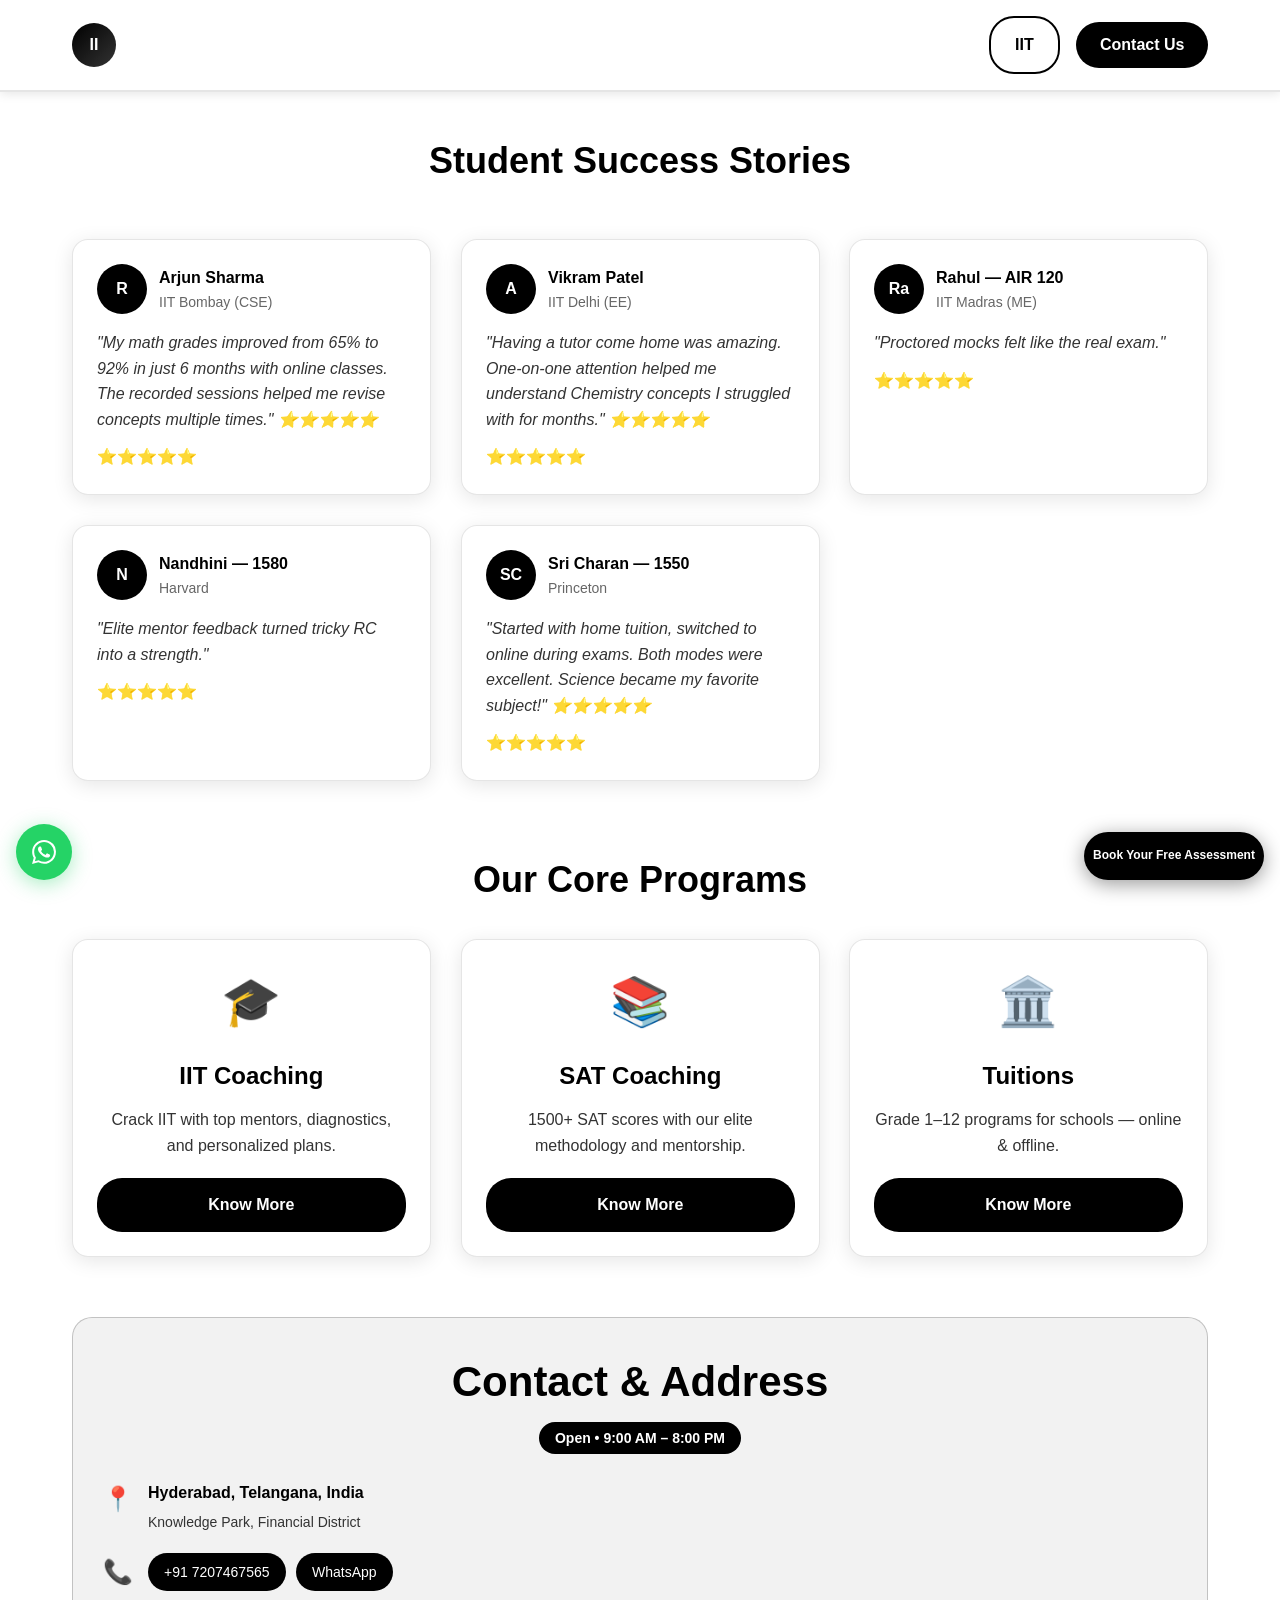
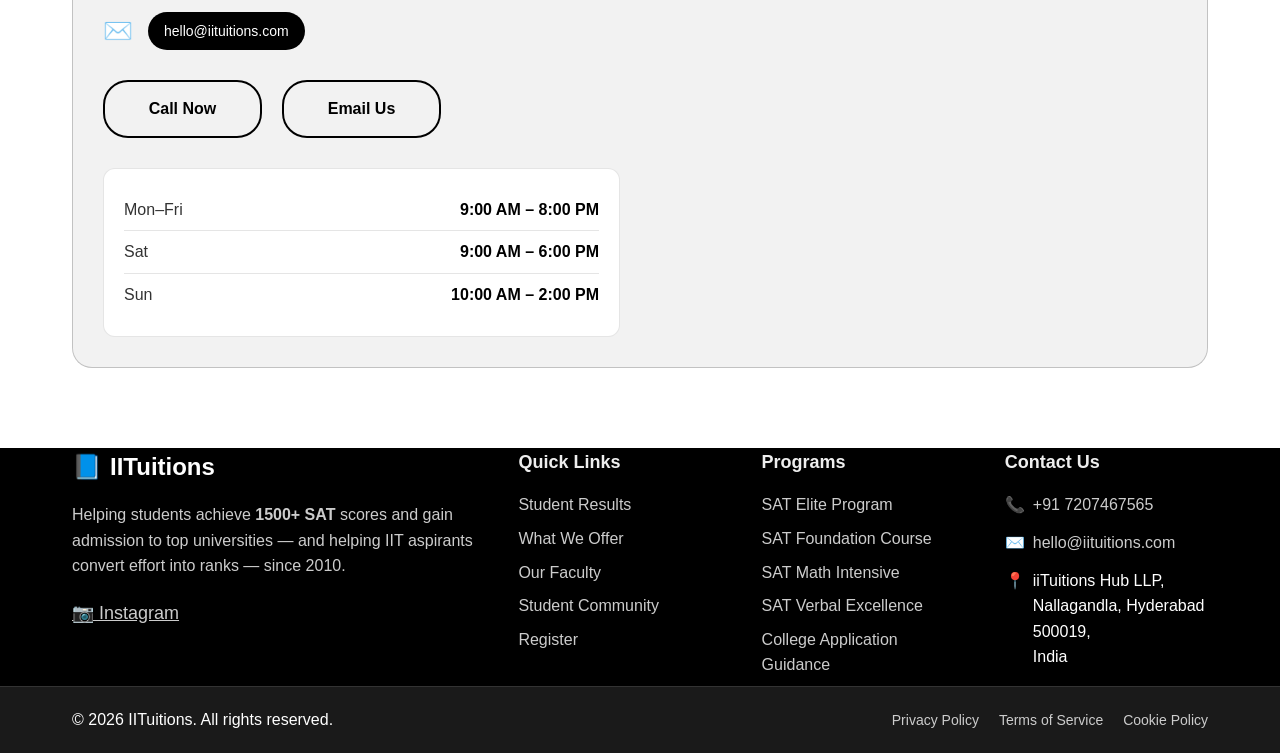
==== commit fa2e259d: "Update index.html" ====
--- a/index.html
+++ b/index.html
@@ -960,8 +960,6 @@
       <!-- Desktop nav -->
       <nav class="nav-actions" aria-label="Primary">
         <a class="btn btn-outline" href="iit.html">IIT</a>
-        <a class="btn btn-outline" href="sat.html">SAT</a>
-        <a class="btn btn-outline" href="institutions.html">Tuitions</a>
         <button class="btn btn-primary" onclick="openContactModal()">Contact Us</button>
       </nav>
     </div>
@@ -970,8 +968,6 @@
     <nav class="mobile-menu" id="mobileMenu">
       <a href="index.html">🏠 Home</a>
       <a href="iit.html">🎓 IIT</a>
-      <a href="sat.html">📚 SAT</a>
-      <a href="institutions.html">🏛️ Tuitions</a>
       <a href="#contact" onclick="closeMenuAndOpenContact()">📞 Contact</a>
       <a href="https://forms.gle/wxgSqXpHgAgKTKBQ7" target="_blank" rel="noopener" onclick="closeMenuOnLinkClick()">👨‍🏫 Register as Tutor</a>
     </nav>
